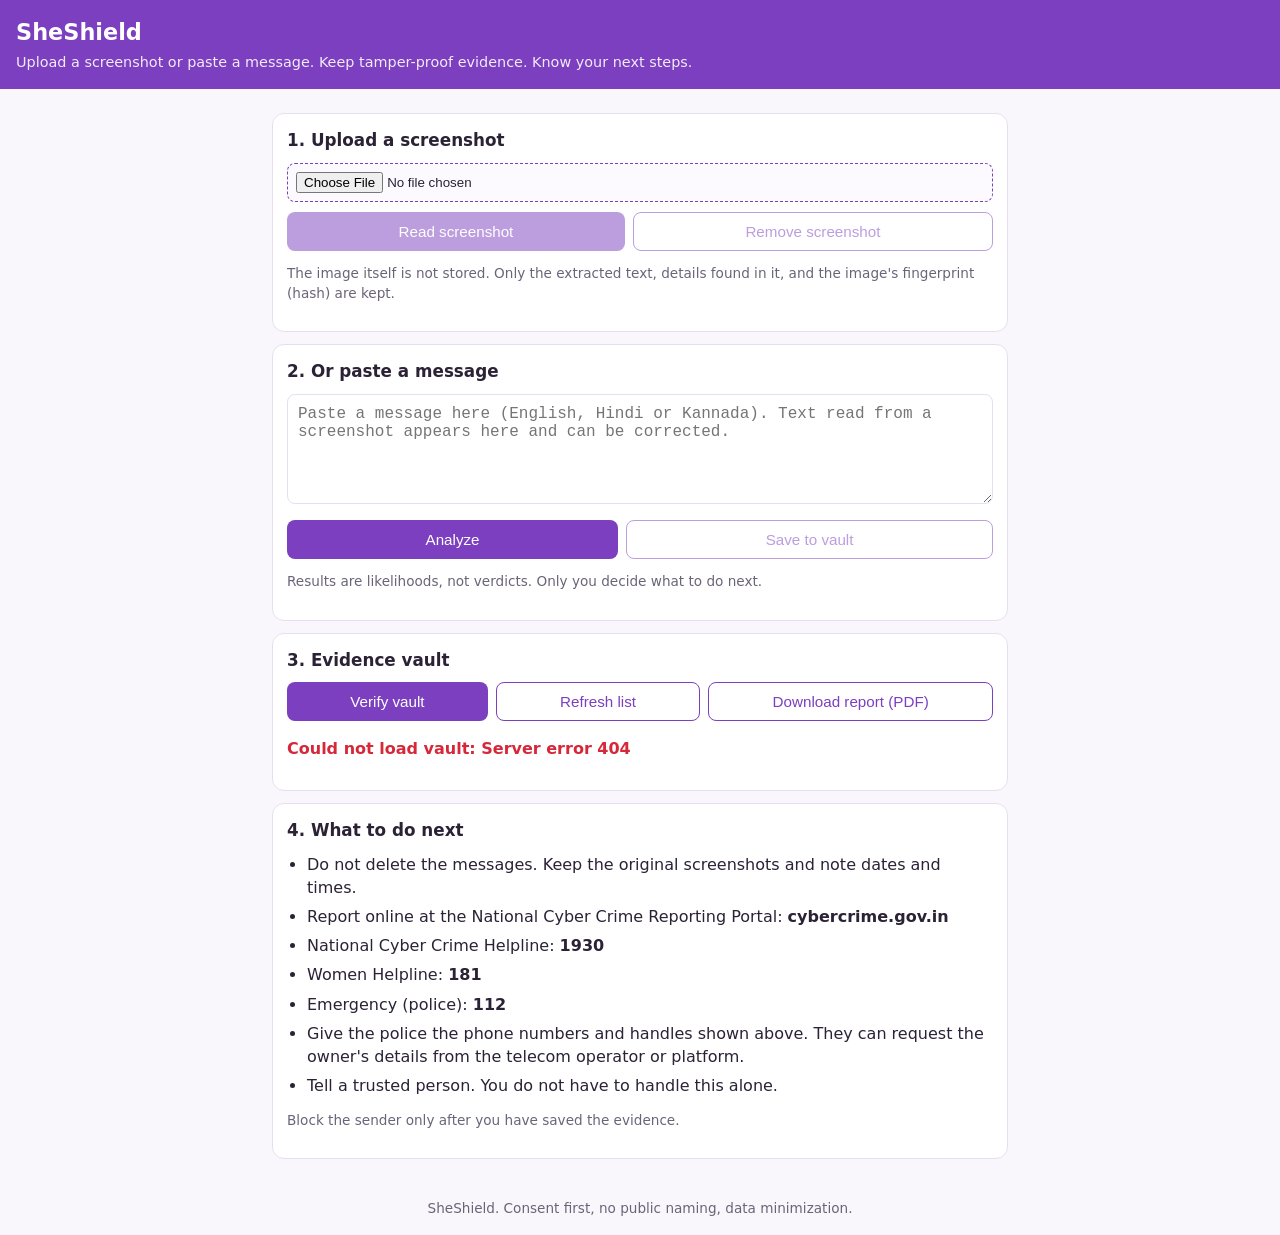
==== index.html @ d3f7c1af "Add screenshot OCR, PDF report, tamper test" ====
<!DOCTYPE html>
<html lang="en">
<head>
<meta charset="UTF-8">
<meta name="viewport" content="width=device-width, initial-scale=1">
<title>SheShield</title>
<style>
  :root { --bg:#faf7fc; --card:#fff; --ink:#2b2236; --muted:#6b6478;
          --brand:#7b3fbf; --line:#e6dff0;
          --none:#2e9e5b; --low:#d9a400; --medium:#e07b00; --high:#d62839; }
  * { box-sizing: border-box; }
  body { margin:0; font-family: system-ui, Segoe UI, Arial, sans-serif;
         background:var(--bg); color:var(--ink); line-height:1.45; }
  header { background:var(--brand); color:#fff; padding:16px; }
  header h1 { margin:0; font-size:1.4rem; }
  header p { margin:4px 0 0; font-size:.9rem; opacity:.9; }
  main { max-width:760px; margin:0 auto; padding:12px; }
  .card { background:var(--card); border:1px solid var(--line);
          border-radius:12px; padding:14px; margin:12px 0; }
  h2 { margin:0 0 10px; font-size:1.05rem; }
  h3 { margin:12px 0 4px; font-size:.95rem; }
  textarea { width:100%; min-height:110px; padding:10px; font-size:1rem;
             border:1px solid var(--line); border-radius:8px; resize:vertical; }
  input[type=file] { width:100%; padding:8px; border:1px dashed var(--brand);
                     border-radius:8px; background:#fcfaff; }
  img.preview { max-width:100%; max-height:260px; border-radius:8px;
                margin-top:10px; border:1px solid var(--line); display:none; }
  .row { display:flex; flex-wrap:wrap; gap:8px; margin-top:10px; }
  button { background:var(--brand); color:#fff; border:0; border-radius:8px;
           padding:10px 14px; font-size:.95rem; cursor:pointer; flex:1 1 auto; }
  button.alt { background:#fff; color:var(--brand); border:1px solid var(--brand); }
  button:disabled { opacity:.5; }
  .badge { display:inline-block; color:#fff; padding:4px 12px;
           border-radius:999px; font-weight:600; text-transform:uppercase; }
  .sev-none{background:var(--none)} .sev-low{background:var(--low)}
  .sev-medium{background:var(--medium)} .sev-high{background:var(--high)}
  .muted { color:var(--muted); font-size:.85rem; }
  ul { margin:6px 0 0; padding-left:20px; }
  .ev { border-top:1px solid var(--line); padding:8px 0; font-size:.9rem;
        white-space:pre-wrap; }
  .hash { font-family:Consolas, monospace; font-size:.78rem; color:var(--muted);
          word-break:break-all; }
  .ok { color:var(--none); font-weight:600; }
  .bad { color:var(--high); font-weight:600; }
  .help li { margin-bottom:6px; }
  .idbox { background:#f6f0fb; border-radius:8px; padding:10px; margin-top:8px;
           font-size:.9rem; }
  .idbox div { margin:3px 0; word-break:break-all; }
  .warn { background:#fff6e5; border:1px solid #f0d9a8; border-radius:8px;
          padding:8px; font-size:.82rem; margin-top:8px; }
  footer { text-align:center; padding:16px; }
</style>
</head>
<body>
<header>
  <h1>SheShield</h1>
  <p>Upload a screenshot or paste a message. Keep tamper-proof evidence. Know your next steps.</p>
</header>

<main>
  <section class="card">
    <h2>1. Upload a screenshot</h2>
    <input type="file" id="file" accept="image/*" onchange="onFile()">
    <img id="preview" class="preview" alt="Screenshot preview">
    <div class="row">
      <button id="btnRead" onclick="readImage()" disabled>Read screenshot</button>
      <button id="btnClear" class="alt" onclick="clearImage()" disabled>Remove screenshot</button>
    </div>
    <p class="muted">The image itself is not stored. Only the extracted text, details found in it, and the image's fingerprint (hash) are kept.</p>
  </section>

  <section class="card">
    <h2>2. Or paste a message</h2>
    <textarea id="msg" placeholder="Paste a message here (English, Hindi or Kannada). Text read from a screenshot appears here and can be corrected."></textarea>
    <div class="row">
      <button id="btnAnalyze" onclick="doAnalyze()">Analyze</button>
      <button id="btnSave" class="alt" onclick="doSave()" disabled>Save to vault</button>
    </div>
    <p class="muted">Results are likelihoods, not verdicts. Only you decide what to do next.</p>
  </section>

  <section class="card" id="resultCard" style="display:none">
    <h2>Result</h2>
    <div id="result"></div>
    <div id="idsBox"></div>
  </section>

  <section class="card">
    <h2>3. Evidence vault</h2>
    <div class="row">
      <button onclick="doVerify()">Verify vault</button>
      <button class="alt" onclick="loadVault()">Refresh list</button>
      <button class="alt" onclick="downloadReport()">Download report (PDF)</button>
    </div>
    <p id="verifyMsg" class="muted"></p>
    <div id="vaultList"></div>
  </section>

  <section class="card help">
    <h2>4. What to do next</h2>
    <ul>
      <li>Do not delete the messages. Keep the original screenshots and note dates and times.</li>
      <li>Report online at the National Cyber Crime Reporting Portal: <b>cybercrime.gov.in</b></li>
      <li>National Cyber Crime Helpline: <b>1930</b></li>
      <li>Women Helpline: <b>181</b></li>
      <li>Emergency (police): <b>112</b></li>
      <li>Give the police the phone numbers and handles shown above. They can request the owner's details from the telecom operator or platform.</li>
      <li>Tell a trusted person. You do not have to handle this alone.</li>
    </ul>
    <p class="muted">Block the sender only after you have saved the evidence.</p>
  </section>
</main>

<footer class="muted">SheShield. Consent first, no public naming, data minimization.</footer>

<script>
var currentImage = null;   // { sha: "...", identifiers: {...} } after a screenshot is read

function esc(s) {
  return String(s).replace(/[&<>"']/g, function (c) {
    return {"&":"&amp;","<":"&lt;",">":"&gt;",'"':"&quot;","'":"&#39;"}[c];
  });
}

async function api(path, method, body) {
  var opts = { method: method || "GET", headers: {} };
  if (body) {
    opts.headers["Content-Type"] = "application/json";
    opts.body = JSON.stringify(body);
  }
  var res = await fetch(path, opts);
  if (!res.ok) {
    var detail = "";
    try { detail = (await res.json()).detail || ""; } catch (e) {}
    throw new Error(detail || ("Server error " + res.status));
  }
  return res.json();
}

function findingText(f) {
  if (typeof f === "string") return f;
  if (f && typeof f === "object") {
    var parts = [];
    for (var k in f) {
      if (f[k] !== null && f[k] !== undefined && f[k] !== "") {
        parts.push(k + ": " + (typeof f[k] === "object" ? JSON.stringify(f[k]) : f[k]));
      }
    }
    return parts.join(" | ");
  }
  return String(f);
}

function renderAnalysis(r) {
  var sev = r.severity || "none";
  var html = '<span class="badge sev-' + esc(sev) + '">' + esc(sev) + '</span>';
  html += ' &nbsp; Score: <b>' + esc(r.score) + '/100</b>';
  if (r.ml_probability !== undefined) {
    html += '<p class="muted">AI toxicity likelihood: ' +
            Math.round(r.ml_probability * 100) + '%</p>';
  }
  var findings = r.findings || [];
  if (findings.length) {
    html += '<p><b>Why this was flagged:</b></p><ul>';
    findings.forEach(function (f) { html += '<li>' + esc(findingText(f)) + '</li>'; });
    html += '</ul>';
  } else {
    html += '<p class="muted">No harassment patterns found by the rules.</p>';
  }
  if (sev === "high" || sev === "medium") {
    html += '<p><b>Suggested next step:</b> save this to the vault, then see the reporting steps below.</p>';
  }
  document.getElementById("result").innerHTML = html;
  document.getElementById("resultCard").style.display = "block";
  document.getElementById("btnSave").disabled = false;
}

function renderIdentifiers(ids) {
  var box = document.getElementById("idsBox");
  if (!ids) { box.innerHTML = ""; return; }
  var html = "";
  var phones = ids.phones || [];
  var others = [["Emails", ids.emails], ["UPI IDs", ids.upi_ids],
                ["Links", ids.urls], ["Handles", ids.handles]];
  var any = phones.length > 0;
  others.forEach(function (o) { if (o[1] && o[1].length) any = true; });

  html += '<h3>Details found in the screenshot</h3>';
  if (!any) {
    html += '<p class="muted">No phone numbers, emails, links or handles were found. ' +
            'If one is visible in the image, type it into the box above.</p>';
  } else {
    html += '<div class="idbox">';
    phones.forEach(function (p) {
      html += '<div><b>Phone:</b> ' + esc(p.display) +
              (p.valid ? '' : ' <span class="muted">(format looks invalid)</span>') +
              '<br><span class="muted">Registered region: ' + esc(p.region || "unknown") +
              (p.carrier ? ' | Original carrier: ' + esc(p.carrier) : '') + '</span></div>';
    });
    others.forEach(function (o) {
      (o[1] || []).forEach(function (v) {
        html += '<div><b>' + o[0] + ':</b> ' + esc(v) + '</div>';
      });
    });
    html += '</div>';
    html += '<div class="warn">SheShield shows what is visible in the screenshot. It does not and cannot ' +
            'identify who owns a number or account. Region and carrier show only where the number was ' +
            'first issued, and numbers can be spoofed or come from calling apps. The police can request the ' +
            'real owner details from the telecom operator or platform. You can also report suspected ' +
            'misuse at <b>sancharsaathi.gov.in</b>.</div>';
  }
  box.innerHTML = html;
}

function onFile() {
  var f = document.getElementById("file").files[0];
  var img = document.getElementById("preview");
  if (!f) { clearImage(); return; }
  img.src = URL.createObjectURL(f);
  img.style.display = "block";
  document.getElementById("btnRead").disabled = false;
  document.getElementById("btnClear").disabled = false;
}

function clearImage() {
  document.getElementById("file").value = "";
  document.getElementById("preview").style.display = "none";
  document.getElementById("btnRead").disabled = true;
  document.getElementById("btnClear").disabled = true;
  currentImage = null;
  document.getElementById("idsBox").innerHTML = "";
}

async function readImage() {
  var f = document.getElementById("file").files[0];
  if (!f) return;
  var btn = document.getElementById("btnRead");
  btn.disabled = true; btn.textContent = "Reading...";
  try {
    var fd = new FormData();
    fd.append("file", f);
    var res = await fetch("/analyze-image", { method: "POST", body: fd });
    if (!res.ok) {
      var detail = "";
      try { detail = (await res.json()).detail || ""; } catch (e) {}
      throw new Error(detail || ("Server error " + res.status));
    }
    var r = await res.json();
    document.getElementById("msg").value = r.text || "";
    currentImage = { sha: r.image_sha256, identifiers: r.identifiers || {} };
    if (!r.text) {
      alert("No text could be read from this image. Try a clearer screenshot, or type the message.");
      document.getElementById("resultCard").style.display = "block";
      document.getElementById("result").innerHTML =
        '<p class="muted">No text found. Image fingerprint: <span class="hash">' +
        esc(r.image_sha256) + '</span></p>';
      document.getElementById("idsBox").innerHTML = "";
      document.getElementById("btnSave").disabled = true;
    } else {
      renderAnalysis(r.analysis);
      renderIdentifiers(r.identifiers);
    }
  } catch (e) {
    alert("Could not read screenshot: " + e.message);
  } finally {
    btn.disabled = false; btn.textContent = "Read screenshot";
  }
}

async function doAnalyze() {
  var text = document.getElementById("msg").value.trim();
  if (!text) { alert("Please paste a message or upload a screenshot first."); return; }
  var btn = document.getElementById("btnAnalyze");
  btn.disabled = true; btn.textContent = "Analyzing...";
  try {
    var r = await api("/analyze", "POST", { text: text });
    renderAnalysis(r);
  } catch (e) {
    alert("Could not analyze: " + e.message);
  } finally {
    btn.disabled = false; btn.textContent = "Analyze";
  }
}

async function doSave() {
  var text = document.getElementById("msg").value.trim();
  if (!text) return;
  try {
    var r;
    if (currentImage) {
      r = await api("/vault/image", "POST", {
        text: text,
        image_sha256: currentImage.sha,
        identifiers: currentImage.identifiers
      });
    } else {
      r = await api("/vault", "POST", { text: text });
    }
    document.getElementById("verifyMsg").innerHTML =
      '<span class="ok">Saved to vault.</span> Hash: <span class="hash">' +
      esc(r.hash || "") + '</span>';
    await loadVault();
  } catch (e) {
    alert("Could not save: " + e.message);
  }
}

async function doVerify() {
  var el = document.getElementById("verifyMsg");
  try {
    var r = await api("/vault/verify");
    if (r.ok) {
      el.innerHTML = '<span class="ok">Vault intact.</span> Items checked: ' +
                     esc(r.items_checked);
    } else {
      el.innerHTML = '<span class="bad">TAMPERING DETECTED</span> at evidence id ' +
                     esc(r.tampered_at_id);
    }
  } catch (e) {
    el.textContent = "Could not verify: " + e.message;
  }
}

async function loadVault() {
  var box = document.getElementById("vaultList");
  try {
    var items = await api("/vault");
    if (!Array.isArray(items) || items.length === 0) {
      box.innerHTML = '<p class="muted">No evidence saved yet.</p>';
      return;
    }
    box.innerHTML = items.map(function (it) {
      return '<div class="ev"><b>#' + esc(it.id) + '</b> ' +
        '<span class="badge sev-' + esc(it.severity) + '" style="font-size:.7rem;padding:2px 8px">' +
        esc(it.severity) + '</span> <span class="muted">' + esc(it.created_at) + '</span>' +
        '<div>' + esc(it.content) + '</div>' +
        '<div class="hash">hash: ' + esc(it.hash) + '</div></div>';
    }).join("");
  } catch (e) {
    box.innerHTML = '<p class="bad">Could not load vault: ' + esc(e.message) + '</p>';
  }
}

function downloadReport() {
  window.open("/report", "_blank");
}

loadVault();
</script>
</body>
</html>
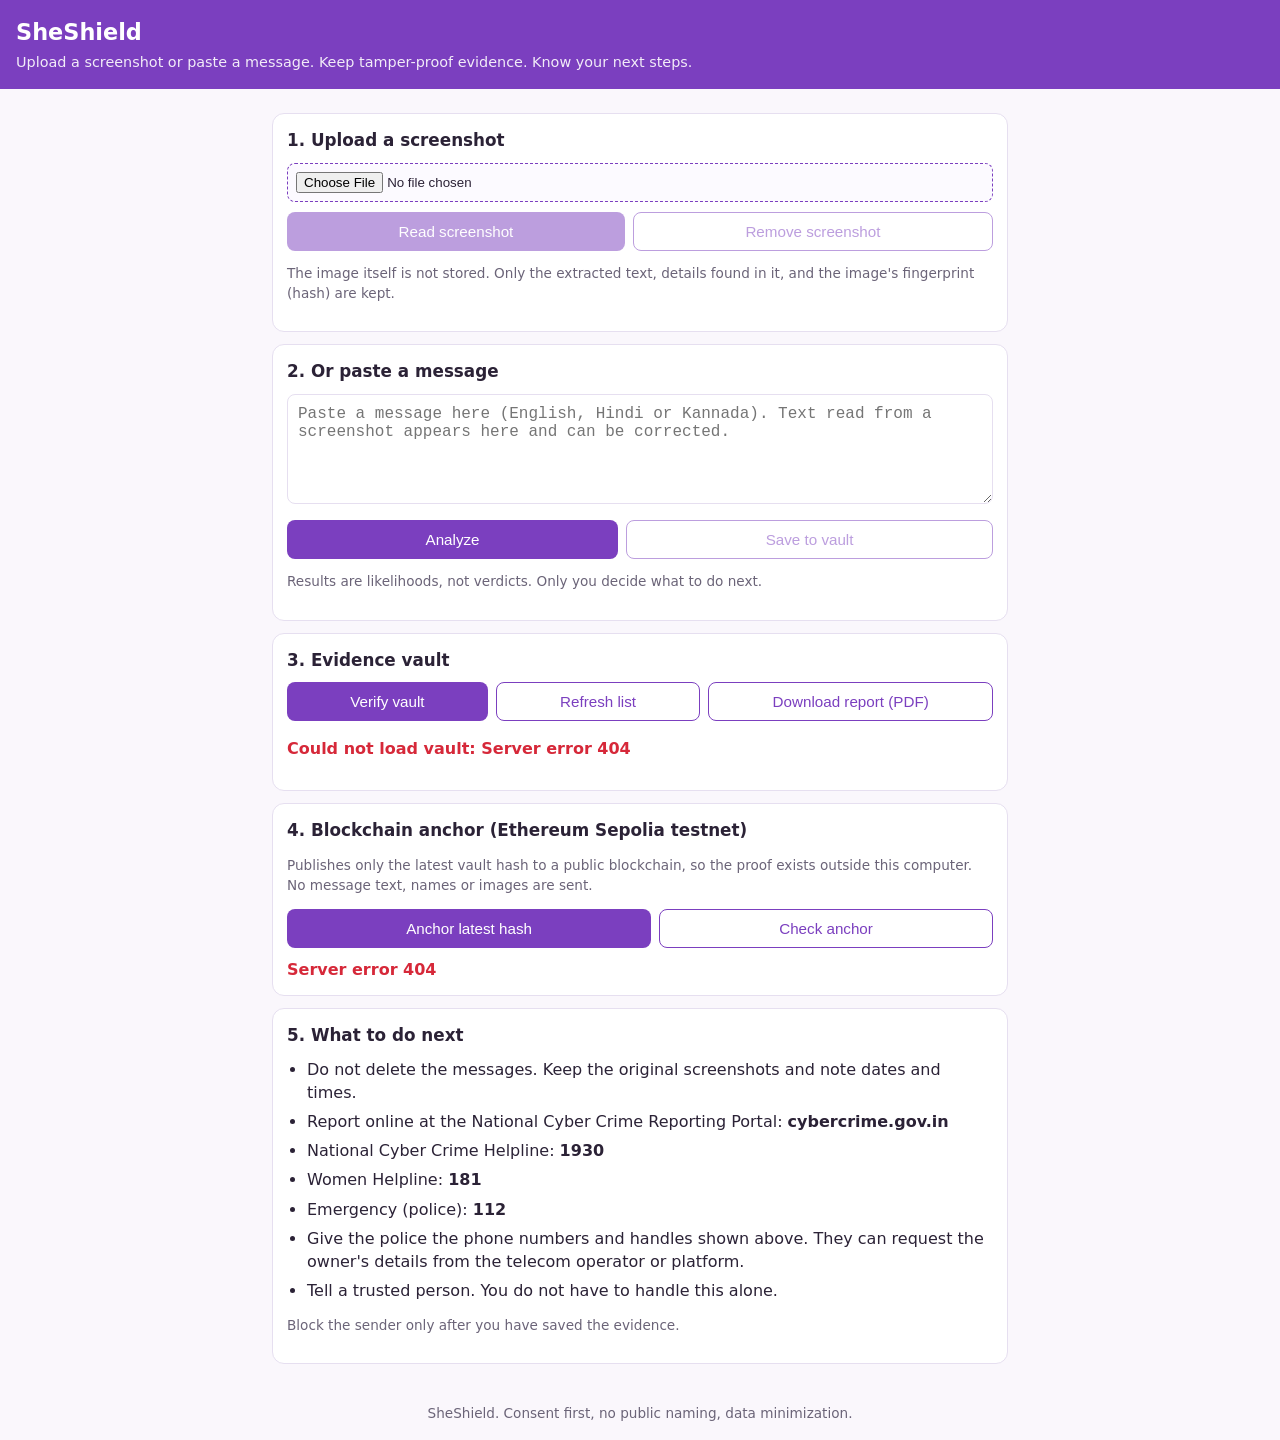
==== commit 1dacc789: "Add Sepolia anchor" ====
--- a/index.html
+++ b/index.html
@@ -48,6 +48,7 @@
   .idbox div { margin:3px 0; word-break:break-all; }
   .warn { background:#fff6e5; border:1px solid #f0d9a8; border-radius:8px;
           padding:8px; font-size:.82rem; margin-top:8px; }
+  a { color:var(--brand); }
   footer { text-align:center; padding:16px; }
 </style>
 </head>
@@ -96,8 +97,18 @@
     <div id="vaultList"></div>
   </section>
 
+  <section class="card">
+    <h2>4. Blockchain anchor (Ethereum Sepolia testnet)</h2>
+    <p class="muted">Publishes only the latest vault hash to a public blockchain, so the proof exists outside this computer. No message text, names or images are sent.</p>
+    <div class="row">
+      <button onclick="doAnchor()">Anchor latest hash</button>
+      <button class="alt" onclick="showAnchor()">Check anchor</button>
+    </div>
+    <div id="anchorMsg" style="margin-top:10px"></div>
+  </section>
+
   <section class="card help">
-    <h2>4. What to do next</h2>
+    <h2>5. What to do next</h2>
     <ul>
       <li>Do not delete the messages. Keep the original screenshots and note dates and times.</li>
       <li>Report online at the National Cyber Crime Reporting Portal: <b>cybercrime.gov.in</b></li>
@@ -114,7 +125,13 @@
 <footer class="muted">SheShield. Consent first, no public naming, data minimization.</footer>
 
 <script>
-var currentImage = null;   // { sha: "...", identifiers: {...} } after a screenshot is read
+// ====== PASTE YOUR SEPOLIA CONTRACT ADDRESS BETWEEN THE QUOTES ======
+var ANCHOR_CONTRACT = "0xe3Ae90d99E429e3b7B577cD91B4eAB2EF990f7DF";
+// =====================================================================
+var SEPOLIA_CHAIN = "0xaa36a7";
+var ANCHOR_SELECTOR = "0x921ee94f";   // anchor(string)
+
+var currentImage = null;
 
 function esc(s) {
   return String(s).replace(/[&<>"']/g, function (c) {
@@ -345,7 +362,90 @@
   window.open("/report", "_blank");
 }
 
+/* ---------- Blockchain anchor ---------- */
+
+function wordHex(n) {
+  return n.toString(16).padStart(64, "0");
+}
+
+function encodeAnchor(str) {
+  var bytes = new TextEncoder().encode(str);
+  var hex = "";
+  for (var i = 0; i < bytes.length; i++) {
+    hex += bytes[i].toString(16).padStart(2, "0");
+  }
+  var padded = hex;
+  while (padded.length % 64 !== 0) padded += "0";
+  return ANCHOR_SELECTOR + wordHex(32) + wordHex(bytes.length) + padded;
+}
+
+async function doAnchor() {
+  var msg = document.getElementById("anchorMsg");
+  if (!/^0x[0-9a-fA-F]{40}$/.test(ANCHOR_CONTRACT)) {
+    msg.innerHTML = '<span class="bad">Contract address is not set in index.html.</span>';
+    return;
+  }
+  if (!window.ethereum) {
+    msg.innerHTML = '<span class="bad">MetaMask not found. Install it or open this page in a browser with MetaMask.</span>';
+    return;
+  }
+  try {
+    var latest = await api("/vault/latest-hash");
+    if (!latest.hash) {
+      msg.innerHTML = '<span class="bad">Save some evidence to the vault first.</span>';
+      return;
+    }
+    var accounts = await window.ethereum.request({ method: "eth_requestAccounts" });
+    try {
+      await window.ethereum.request({
+        method: "wallet_switchEthereumChain",
+        params: [{ chainId: SEPOLIA_CHAIN }]
+      });
+    } catch (e) {
+      throw new Error("Please switch MetaMask to the Sepolia test network.");
+    }
+    msg.textContent = "Confirm the transaction in MetaMask...";
+    var tx = await window.ethereum.request({
+      method: "eth_sendTransaction",
+      params: [{
+        from: accounts[0],
+        to: ANCHOR_CONTRACT,
+        data: encodeAnchor(latest.hash)
+      }]
+    });
+    await api("/anchor", "POST", { tx_hash: tx, vault_hash: latest.hash });
+    await showAnchor();
+  } catch (e) {
+    msg.innerHTML = '<span class="bad">' + esc((e && e.message) || "Anchoring cancelled.") + '</span>';
+  }
+}
+
+async function showAnchor() {
+  var msg = document.getElementById("anchorMsg");
+  try {
+    var a = (await api("/anchor")).anchor;
+    if (!a) {
+      msg.innerHTML = '<p class="muted">Nothing anchored yet.</p>';
+      return;
+    }
+    var latest = await api("/vault/latest-hash");
+    var url = "https://sepolia.etherscan.io/tx/" + a.tx_hash;
+    var status = (latest.hash === a.vault_hash)
+      ? '<span class="ok">The latest vault hash matches the anchored hash.</span>'
+      : '<span class="bad">New evidence was added after the last anchor. Anchor again to cover it.</span>';
+    msg.innerHTML =
+      '<div class="idbox">' +
+      '<div><b>Anchored hash:</b> <span class="hash">' + esc(a.vault_hash) + '</span></div>' +
+      '<div><b>Transaction:</b> <a href="' + esc(url) + '" target="_blank" rel="noopener">' +
+      esc(a.tx_hash) + '</a></div>' +
+      '<div>' + status + '</div></div>';
+  } catch (e) {
+    msg.innerHTML = '<span class="bad">' + esc(e.message) + '</span>';
+  }
+}
+
 loadVault();
+showAnchor();
 </script>
 </body>
 </html>
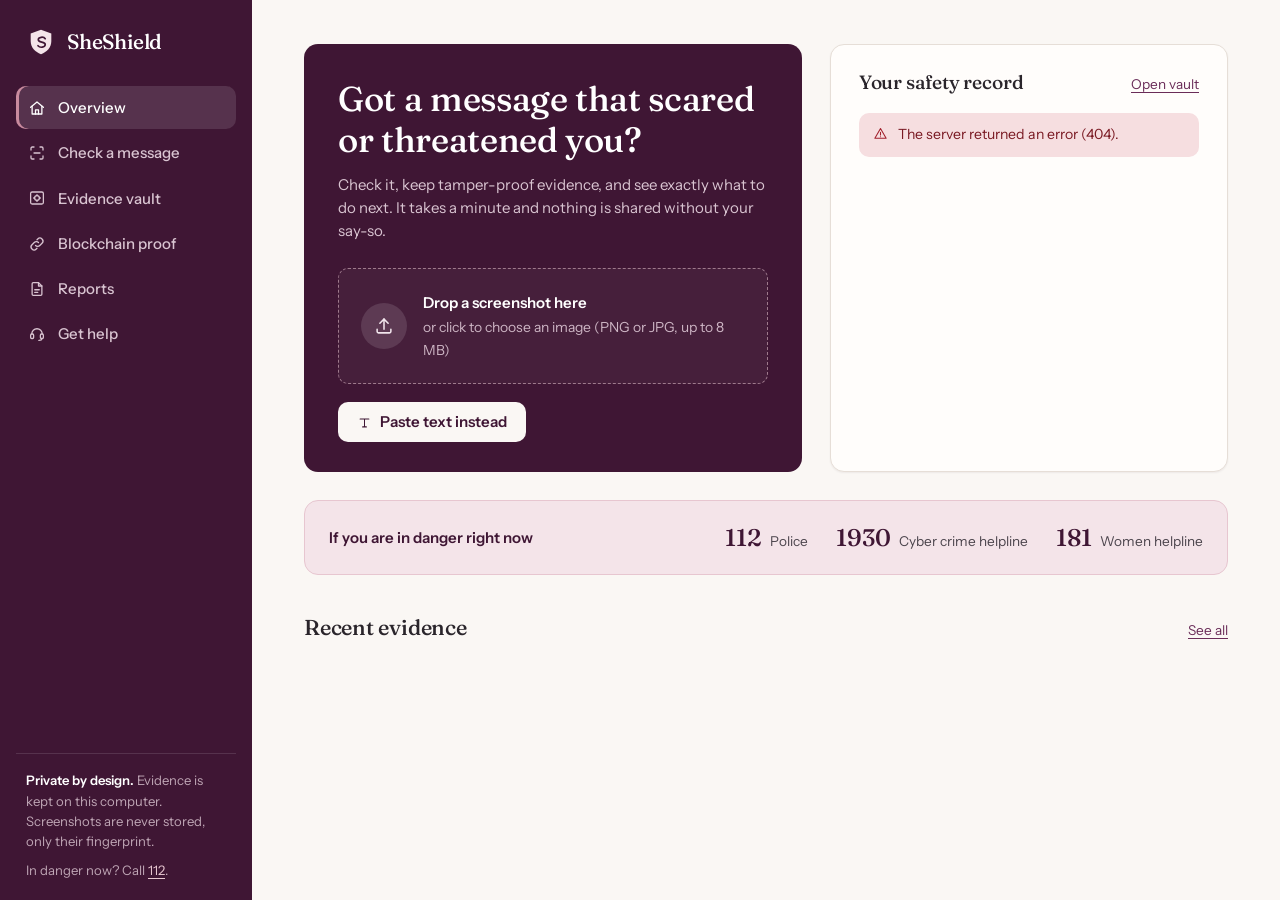
==== commit 2306781c: "Redesign SheShield UI" ====
--- a/index.html
+++ b/index.html
@@ -2,450 +2,340 @@
 <html lang="en">
 <head>
 <meta charset="UTF-8">
-<meta name="viewport" content="width=device-width, initial-scale=1">
-<title>SheShield</title>
-<style>
-  :root { --bg:#faf7fc; --card:#fff; --ink:#2b2236; --muted:#6b6478;
-          --brand:#7b3fbf; --line:#e6dff0;
-          --none:#2e9e5b; --low:#d9a400; --medium:#e07b00; --high:#d62839; }
-  * { box-sizing: border-box; }
-  body { margin:0; font-family: system-ui, Segoe UI, Arial, sans-serif;
-         background:var(--bg); color:var(--ink); line-height:1.45; }
-  header { background:var(--brand); color:#fff; padding:16px; }
-  header h1 { margin:0; font-size:1.4rem; }
-  header p { margin:4px 0 0; font-size:.9rem; opacity:.9; }
-  main { max-width:760px; margin:0 auto; padding:12px; }
-  .card { background:var(--card); border:1px solid var(--line);
-          border-radius:12px; padding:14px; margin:12px 0; }
-  h2 { margin:0 0 10px; font-size:1.05rem; }
-  h3 { margin:12px 0 4px; font-size:.95rem; }
-  textarea { width:100%; min-height:110px; padding:10px; font-size:1rem;
-             border:1px solid var(--line); border-radius:8px; resize:vertical; }
-  input[type=file] { width:100%; padding:8px; border:1px dashed var(--brand);
-                     border-radius:8px; background:#fcfaff; }
-  img.preview { max-width:100%; max-height:260px; border-radius:8px;
-                margin-top:10px; border:1px solid var(--line); display:none; }
-  .row { display:flex; flex-wrap:wrap; gap:8px; margin-top:10px; }
-  button { background:var(--brand); color:#fff; border:0; border-radius:8px;
-           padding:10px 14px; font-size:.95rem; cursor:pointer; flex:1 1 auto; }
-  button.alt { background:#fff; color:var(--brand); border:1px solid var(--brand); }
-  button:disabled { opacity:.5; }
-  .badge { display:inline-block; color:#fff; padding:4px 12px;
-           border-radius:999px; font-weight:600; text-transform:uppercase; }
-  .sev-none{background:var(--none)} .sev-low{background:var(--low)}
-  .sev-medium{background:var(--medium)} .sev-high{background:var(--high)}
-  .muted { color:var(--muted); font-size:.85rem; }
-  ul { margin:6px 0 0; padding-left:20px; }
-  .ev { border-top:1px solid var(--line); padding:8px 0; font-size:.9rem;
-        white-space:pre-wrap; }
-  .hash { font-family:Consolas, monospace; font-size:.78rem; color:var(--muted);
-          word-break:break-all; }
-  .ok { color:var(--none); font-weight:600; }
-  .bad { color:var(--high); font-weight:600; }
-  .help li { margin-bottom:6px; }
-  .idbox { background:#f6f0fb; border-radius:8px; padding:10px; margin-top:8px;
-           font-size:.9rem; }
-  .idbox div { margin:3px 0; word-break:break-all; }
-  .warn { background:#fff6e5; border:1px solid #f0d9a8; border-radius:8px;
-          padding:8px; font-size:.82rem; margin-top:8px; }
-  a { color:var(--brand); }
-  footer { text-align:center; padding:16px; }
-</style>
+<meta name="viewport" content="width=device-width, initial-scale=1, viewport-fit=cover">
+<meta name="theme-color" content="#3F1634">
+<title>SheShield: keep proof, know your next step</title>
+<link rel="icon" href="data:image/svg+xml,%3Csvg xmlns='http://www.w3.org/2000/svg' viewBox='0 0 32 32'%3E%3Cpath d='M16 3l11 4v8c0 7-4.600 11.500-11 14C9.600 26.500 5 22 5 15V7z' fill='%233F1634'/%3E%3Cpath d='M20.500 12.500c-.8-1.200-2.600-1.800-4.400-1.500-2 .3-3 1.500-3 2.700 0 3.500 7.400 1.400 7.400 5 0 1.300-1.200 2.500-3.200 2.800-1.800.3-3.600-.4-4.500-1.500' fill='none' stroke='%23F4E4E9' stroke-width='1.800' stroke-linecap='round'/%3E%3C/svg%3E">
+<link rel="stylesheet" href="/static/style.css">
 </head>
 <body>
-<header>
-  <h1>SheShield</h1>
-  <p>Upload a screenshot or paste a message. Keep tamper-proof evidence. Know your next steps.</p>
+
+<!-- Icon sprite (one consistent 24px outline set) -->
+<svg width="0" height="0" style="position:absolute" aria-hidden="true">
+  <defs>
+    <symbol id="i-home" viewBox="0 0 24 24"><path d="M3.500 11 12 4l8.500 7"/><path d="M5.500 9.500V20h13V9.500"/><path d="M10 20v-5.500h4V20"/></symbol>
+    <symbol id="i-scan" viewBox="0 0 24 24"><path d="M4 8V5.500A1.500 1.500 0 0 1 5.500 4H8"/><path d="M16 4h2.500A1.500 1.500 0 0 1 20 5.500V8"/><path d="M20 16v2.500a1.500 1.500 0 0 1-1.500 1.500H16"/><path d="M8 20H5.500A1.500 1.500 0 0 1 4 18.500V16"/><path d="M8 12h8"/></symbol>
+    <symbol id="i-vault" viewBox="0 0 24 24"><rect x="3.500" y="4" width="17" height="16" rx="2"/><circle cx="12" cy="12" r="3.200"/><path d="M12 8.800V7.500M12 16.500v-1.300M8.800 12H7.500M16.500 12h-1.300"/></symbol>
+    <symbol id="i-chain" viewBox="0 0 24 24"><path d="M10 14a4 4 0 0 0 5.700 0l3-3a4 4 0 0 0-5.700-5.700l-1 1"/><path d="M14 10a4 4 0 0 0-5.700 0l-3 3a4 4 0 0 0 5.700 5.700l1-1"/></symbol>
+    <symbol id="i-file" viewBox="0 0 24 24"><path d="M14 3.500H7A1.500 1.500 0 0 0 5.500 5v14A1.500 1.500 0 0 0 7 20.500h10a1.500 1.500 0 0 0 1.500-1.500V8z"/><path d="M14 3.500V8h4.500"/><path d="M9 13h6M9 16.500h4"/></symbol>
+    <symbol id="i-help" viewBox="0 0 24 24"><path d="M5 12a7 7 0 0 1 14 0"/><rect x="3.500" y="12" width="4" height="6" rx="1.500"/><rect x="16.500" y="12" width="4" height="6" rx="1.500"/><path d="M18.500 18c0 1.700-1.800 2.500-4 2.500"/></symbol>
+    <symbol id="i-upload" viewBox="0 0 24 24"><path d="M12 15.500V4.500"/><path d="m7.500 9 4.500-4.500L16.500 9"/><path d="M4.500 15.500V18A1.500 1.500 0 0 0 6 19.500h12a1.500 1.500 0 0 0 1.500-1.500v-2.500"/></symbol>
+    <symbol id="i-check" viewBox="0 0 24 24"><path d="m5 12.500 4.500 4.500L19 7.500"/></symbol>
+    <symbol id="i-alert" viewBox="0 0 24 24"><path d="M12 4 3 19.500h18z"/><path d="M12 10v4.500M12 17.200v.1"/></symbol>
+    <symbol id="i-info" viewBox="0 0 24 24"><circle cx="12" cy="12" r="8.500"/><path d="M12 11v5M12 8v.1"/></symbol>
+    <symbol id="i-x" viewBox="0 0 24 24"><path d="m6 6 12 12M18 6 6 18"/></symbol>
+    <symbol id="i-copy" viewBox="0 0 24 24"><rect x="8.500" y="8.500" width="11" height="11" rx="2"/><path d="M15.500 8.500V6A1.500 1.500 0 0 0 14 4.500H6A1.500 1.500 0 0 0 4.500 6v8A1.500 1.500 0 0 0 6 15.500h2.500"/></symbol>
+    <symbol id="i-external" viewBox="0 0 24 24"><path d="M14 4.500h5.500V10"/><path d="m19.500 4.500-8 8"/><path d="M17.500 14v4A1.500 1.500 0 0 1 16 19.500H6A1.500 1.500 0 0 1 4.500 18V8A1.500 1.500 0 0 1 6 6.500h4"/></symbol>
+    <symbol id="i-wallet" viewBox="0 0 24 24"><path d="M5.500 7.500h12A1.500 1.500 0 0 1 19 9v1.500"/><path d="M5.500 7.500A1.500 1.500 0 0 1 7 6h9.500"/><rect x="3.500" y="7.500" width="17" height="12" rx="2"/><path d="M16 13.500h4.500"/></symbol>
+    <symbol id="i-chevron" viewBox="0 0 24 24"><path d="m9.500 6 6 6-6 6"/></symbol>
+    <symbol id="i-clock" viewBox="0 0 24 24"><circle cx="12" cy="12" r="8.500"/><path d="M12 7.500V12l3 2"/></symbol>
+    <symbol id="i-download" viewBox="0 0 24 24"><path d="M12 4.500v11"/><path d="m7.500 11 4.500 4.500 4.500-4.500"/><path d="M4.500 15.500V18A1.500 1.500 0 0 0 6 19.500h12a1.500 1.500 0 0 0 1.500-1.500v-2.500"/></symbol>
+    <symbol id="i-eye" viewBox="0 0 24 24"><path d="M2.500 12S6 5.500 12 5.500 21.500 12 21.500 12 18 18.500 12 18.500 2.500 12 2.500 12z"/><circle cx="12" cy="12" r="2.800"/></symbol>
+    <symbol id="i-lock" viewBox="0 0 24 24"><rect x="5" y="10.500" width="14" height="9.500" rx="2"/><path d="M8 10.500V8a4 4 0 0 1 8 0v2.500"/></symbol>
+    <symbol id="i-phone" viewBox="0 0 24 24"><path d="M6.500 4h3l1.500 4-2 1.300a10 10 0 0 0 5.700 5.700L16 13l4 1.500v3a2 2 0 0 1-2 2A14.500 14.500 0 0 1 4.500 6a2 2 0 0 1 2-2z"/></symbol>
+    <symbol id="i-image" viewBox="0 0 24 24"><rect x="3.500" y="4.500" width="17" height="15" rx="2"/><circle cx="9" cy="10" r="1.500"/><path d="m20.500 16-4.500-4.500L7 19.500"/></symbol>
+    <symbol id="i-text" viewBox="0 0 24 24"><path d="M5 6.500h14M12 6.500V19M9 19h6"/></symbol>
+    <symbol id="i-refresh" viewBox="0 0 24 24"><path d="M19.500 12a7.500 7.500 0 1 1-2.200-5.300"/><path d="M19.500 4.500V8.500H15.500"/></symbol>
+  </defs>
+</svg>
+
+<!-- Desktop sidebar -->
+<aside class="side" aria-label="Main navigation">
+  <a class="brand" href="#/overview" aria-label="SheShield home">
+    <svg viewBox="0 0 32 32" aria-hidden="true"><path d="M16 3l11 4v8c0 7-4.600 11.500-11 14C9.600 26.500 5 22 5 15V7z" fill="#F4E4E9"/><path d="M20.500 12.500c-.8-1.200-2.600-1.800-4.400-1.500-2 .3-3 1.500-3 2.700 0 3.500 7.400 1.400 7.400 5 0 1.300-1.200 2.500-3.200 2.800-1.800.3-3.600-.4-4.500-1.500" fill="none" stroke="#3F1634" stroke-width="1.800" stroke-linecap="round"/></svg>
+    <span>SheShield</span>
+  </a>
+  <nav class="nav">
+    <a href="#/overview" data-route="overview"><svg class="ic"><use href="#i-home"/></svg>Overview</a>
+    <a href="#/scan" data-route="scan"><svg class="ic"><use href="#i-scan"/></svg>Check a message</a>
+    <a href="#/vault" data-route="vault"><svg class="ic"><use href="#i-vault"/></svg>Evidence vault</a>
+    <a href="#/proof" data-route="proof"><svg class="ic"><use href="#i-chain"/></svg>Blockchain proof</a>
+    <a href="#/reports" data-route="reports"><svg class="ic"><use href="#i-file"/></svg>Reports</a>
+    <a href="#/help" data-route="help"><svg class="ic"><use href="#i-help"/></svg>Get help</a>
+  </nav>
+  <div class="side-foot">
+    <p><b>Private by design.</b> Evidence is kept on this computer. Screenshots are never stored, only their fingerprint.</p>
+    <p style="margin-top:8px">In danger now? Call <a href="tel:112">112</a>.</p>
+  </div>
+</aside>
+
+<!-- Mobile chrome -->
+<header class="topbar">
+  <a class="brand" href="#/overview" aria-label="SheShield home">
+    <svg viewBox="0 0 32 32" aria-hidden="true"><path d="M16 3l11 4v8c0 7-4.600 11.500-11 14C9.600 26.500 5 22 5 15V7z" fill="#F4E4E9"/><path d="M20.500 12.500c-.8-1.200-2.600-1.800-4.400-1.500-2 .3-3 1.500-3 2.700 0 3.500 7.400 1.400 7.400 5 0 1.300-1.200 2.500-3.200 2.800-1.800.3-3.600-.4-4.500-1.500" fill="none" stroke="#3F1634" stroke-width="1.800" stroke-linecap="round"/></svg>
+    <span>SheShield</span>
+  </a>
+  <a class="help-link" href="#/help"><svg class="ic ic-sm"><use href="#i-help"/></svg>Get help</a>
 </header>
-
-<main>
-  <section class="card">
-    <h2>1. Upload a screenshot</h2>
-    <input type="file" id="file" accept="image/*" onchange="onFile()">
-    <img id="preview" class="preview" alt="Screenshot preview">
-    <div class="row">
-      <button id="btnRead" onclick="readImage()" disabled>Read screenshot</button>
-      <button id="btnClear" class="alt" onclick="clearImage()" disabled>Remove screenshot</button>
-    </div>
-    <p class="muted">The image itself is not stored. Only the extracted text, details found in it, and the image's fingerprint (hash) are kept.</p>
-  </section>
-
-  <section class="card">
-    <h2>2. Or paste a message</h2>
-    <textarea id="msg" placeholder="Paste a message here (English, Hindi or Kannada). Text read from a screenshot appears here and can be corrected."></textarea>
-    <div class="row">
-      <button id="btnAnalyze" onclick="doAnalyze()">Analyze</button>
-      <button id="btnSave" class="alt" onclick="doSave()" disabled>Save to vault</button>
-    </div>
-    <p class="muted">Results are likelihoods, not verdicts. Only you decide what to do next.</p>
-  </section>
-
-  <section class="card" id="resultCard" style="display:none">
-    <h2>Result</h2>
-    <div id="result"></div>
-    <div id="idsBox"></div>
-  </section>
-
-  <section class="card">
-    <h2>3. Evidence vault</h2>
-    <div class="row">
-      <button onclick="doVerify()">Verify vault</button>
-      <button class="alt" onclick="loadVault()">Refresh list</button>
-      <button class="alt" onclick="downloadReport()">Download report (PDF)</button>
-    </div>
-    <p id="verifyMsg" class="muted"></p>
+<nav class="tabbar" aria-label="Main navigation">
+  <a href="#/overview" data-route="overview"><svg class="ic"><use href="#i-home"/></svg>Home</a>
+  <a href="#/scan" data-route="scan"><svg class="ic"><use href="#i-scan"/></svg>Check</a>
+  <a href="#/vault" data-route="vault"><svg class="ic"><use href="#i-vault"/></svg>Vault</a>
+  <a href="#/proof" data-route="proof"><svg class="ic"><use href="#i-chain"/></svg>Proof</a>
+  <a href="#/reports" data-route="reports"><svg class="ic"><use href="#i-file"/></svg>Reports</a>
+</nav>
+
+<main class="main" id="main" tabindex="-1">
+  <div id="offline" class="note err" hidden style="margin-bottom:20px"></div>
+
+  <!-- ===================== OVERVIEW ===================== -->
+  <section class="view" id="view-overview" data-view="overview" hidden>
+    <div class="hero">
+      <div class="console">
+        <h1>Got a message that scared or threatened you?</h1>
+        <p class="lede">Check it, keep tamper-proof evidence, and see exactly what to do next. It takes a minute and nothing is shared without your say-so.</p>
+        <label class="drop-mini" id="overviewDrop" for="overviewFile" tabindex="0">
+          <span class="ic-wrap"><svg class="ic ic-lg"><use href="#i-upload"/></svg></span>
+          <span>
+            <strong>Drop a screenshot here</strong>
+            <span class="sub">or click to choose an image (PNG or JPG, up to 8 MB)</span>
+          </span>
+        </label>
+        <input type="file" id="overviewFile" accept="image/*" hidden>
+        <div class="btn-row">
+          <a class="btn btn-light" href="#/scan"><svg class="ic ic-sm"><use href="#i-text"/></svg>Paste text instead</a>
+        </div>
+      </div>
+
+      <div class="panel record" aria-live="polite">
+        <div class="panel-head" style="margin:0">
+          <h2>Your safety record</h2>
+          <a class="small" href="#/vault">Open vault</a>
+        </div>
+        <div id="ovStats"></div>
+      </div>
+    </div>
+
+    <div class="urgent">
+      <p>If you are in danger right now</p>
+      <a href="tel:112"><b>112</b><span>Police</span></a>
+      <a href="tel:1930"><b>1930</b><span>Cyber crime helpline</span></a>
+      <a href="tel:181"><b>181</b><span>Women helpline</span></a>
+    </div>
+
+    <div class="section">
+      <div class="panel-head">
+        <h2>Recent evidence</h2>
+        <a class="small" href="#/vault">See all</a>
+      </div>
+      <div id="ovRecent"></div>
+    </div>
+  </section>
+
+  <!-- ===================== SCAN ===================== -->
+  <section class="view" id="view-scan" data-view="scan" hidden>
+    <div class="page-head">
+      <h1>Check a message</h1>
+      <p>Upload a screenshot or paste the text. SheShield looks for threats, blackmail and harassment, then shows what to do about it.</p>
+    </div>
+
+    <div class="grid-2">
+      <div class="panel panel-pad">
+        <div class="seg" role="tablist" aria-label="How do you want to add the message?">
+          <button role="tab" id="tabImg" aria-selected="true" aria-controls="paneImg"><svg class="ic ic-sm"><use href="#i-image"/></svg>Screenshot</button>
+          <button role="tab" id="tabTxt" aria-selected="false" aria-controls="paneTxt"><svg class="ic ic-sm"><use href="#i-text"/></svg>Type or paste</button>
+        </div>
+
+        <div id="paneImg" role="tabpanel" aria-labelledby="tabImg">
+          <div id="dropzone" class="dropzone" tabindex="0" role="button" aria-label="Choose or drop a screenshot">
+            <div class="ic-wrap"><svg class="ic ic-lg"><use href="#i-upload"/></svg></div>
+            <strong>Drop a screenshot here, or click to choose</strong>
+            <p class="sub">PNG or JPG, up to 8 MB. You can also paste an image with Ctrl+V.</p>
+          </div>
+          <input type="file" id="file" accept="image/*" hidden>
+          <div id="previewBox" hidden>
+            <div class="preview">
+              <img id="previewImg" alt="Preview of the chosen screenshot">
+              <div class="meta">
+                <div class="name" id="previewName"></div>
+                <div class="muted small" id="previewSize"></div>
+                <div class="btn-row" style="margin-top:10px">
+                  <button class="btn btn-primary btn-sm" id="btnRead" type="button">Read text from screenshot</button>
+                  <button class="btn btn-ghost btn-sm" id="btnClear" type="button">Remove</button>
+                </div>
+              </div>
+            </div>
+          </div>
+          <p class="muted small" style="margin-top:14px">The image itself is never stored. Only the text found in it, the details detected, and the image's fingerprint (a SHA-256 hash) are kept.</p>
+        </div>
+
+        <div id="paneTxt" role="tabpanel" aria-labelledby="tabTxt" hidden></div>
+
+        <div id="textWrap" style="margin-top:20px" hidden>
+          <label class="field" for="msg">Message text <span class="hint" id="msgHint">English, Hindi or Kannada</span></label>
+          <textarea class="input" id="msg" placeholder="Paste the message here"></textarea>
+          <div class="note warn" id="ocrNote" style="margin-top:10px" hidden>
+            <svg class="ic ic-sm"><use href="#i-alert"/></svg>
+            <span>This text was read automatically from your screenshot and may contain mistakes. Check it against the image and correct anything that looks wrong, then analyze again.</span>
+          </div>
+          <div class="btn-row" style="margin-top:14px">
+            <button class="btn btn-primary" id="btnAnalyze" type="button">Analyze message</button>
+            <button class="btn btn-secondary" id="btnSave" type="button" disabled><svg class="ic ic-sm"><use href="#i-vault"/></svg>Save to vault</button>
+          </div>
+          <p class="muted small" style="margin-top:12px">Results are likelihoods, not verdicts. You decide what happens next.</p>
+        </div>
+      </div>
+
+      <div class="panel panel-pad" id="resultPanel" aria-live="polite"></div>
+    </div>
+  </section>
+
+  <!-- ===================== VAULT ===================== -->
+  <section class="view" id="view-vault" data-view="vault" hidden>
+    <div class="page-head">
+      <h1>Evidence vault</h1>
+      <p>A private archive on this computer. Every record is linked to the one before it, so a change to any saved item can be detected.</p>
+    </div>
+
+    <div class="panel vault-top" id="vaultTop"></div>
+
+    <div class="panel scope" style="margin-top:18px">
+      <div>
+        <h3><svg class="ic ic-sm"><use href="#i-vault"/></svg>What is stored</h3>
+        <ul>
+          <li>The message text, severity and score</li>
+          <li>The time it was saved (UTC)</li>
+          <li>A fingerprint of the screenshot, if there was one</li>
+          <li>Phone numbers, links and handles found in it</li>
+          <li>The screenshot image itself is not stored</li>
+        </ul>
+      </div>
+      <div>
+        <h3><svg class="ic ic-sm"><use href="#i-check"/></svg>What verification proves</h3>
+        <ul>
+          <li>Saved records have not been edited, removed or reordered since saving</li>
+          <li>It does not prove who sent a message</li>
+          <li>It does not prove the screenshot is genuine</li>
+          <li>Blockchain anchoring adds an outside timestamp. See Blockchain proof</li>
+        </ul>
+      </div>
+    </div>
+
+    <div class="toolbar">
+      <h2>Saved evidence</h2>
+      <label class="sr-only" for="sevFilter">Filter by severity</label>
+      <select class="input" id="sevFilter">
+        <option value="all">All severities</option>
+        <option value="high">High risk</option>
+        <option value="medium">Concerning</option>
+        <option value="low">Low concern</option>
+        <option value="none">No patterns found</option>
+      </select>
+      <button class="btn btn-secondary btn-sm" id="btnVerify" type="button"><svg class="ic ic-sm"><use href="#i-refresh"/></svg>Verify now</button>
+    </div>
     <div id="vaultList"></div>
   </section>
 
-  <section class="card">
-    <h2>4. Blockchain anchor (Ethereum Sepolia testnet)</h2>
-    <p class="muted">Publishes only the latest vault hash to a public blockchain, so the proof exists outside this computer. No message text, names or images are sent.</p>
-    <div class="row">
-      <button onclick="doAnchor()">Anchor latest hash</button>
-      <button class="alt" onclick="showAnchor()">Check anchor</button>
-    </div>
-    <div id="anchorMsg" style="margin-top:10px"></div>
-  </section>
-
-  <section class="card help">
-    <h2>5. What to do next</h2>
-    <ul>
-      <li>Do not delete the messages. Keep the original screenshots and note dates and times.</li>
-      <li>Report online at the National Cyber Crime Reporting Portal: <b>cybercrime.gov.in</b></li>
-      <li>National Cyber Crime Helpline: <b>1930</b></li>
-      <li>Women Helpline: <b>181</b></li>
-      <li>Emergency (police): <b>112</b></li>
-      <li>Give the police the phone numbers and handles shown above. They can request the owner's details from the telecom operator or platform.</li>
-      <li>Tell a trusted person. You do not have to handle this alone.</li>
-    </ul>
-    <p class="muted">Block the sender only after you have saved the evidence.</p>
+  <!-- ===================== PROOF ===================== -->
+  <section class="view" id="view-proof" data-view="proof" hidden>
+    <div class="page-head">
+      <h1>Blockchain proof</h1>
+      <p>Publish a fingerprint of your vault to a public blockchain. Anyone can later see that your evidence existed at that time. Your messages, names and images are never sent.</p>
+    </div>
+
+    <div class="panel" id="proofStatus"></div>
+
+    <div class="panel steps" id="proofSteps" style="margin-top:18px"></div>
+
+    <div class="grid-2" style="margin-top:28px">
+      <div class="panel panel-pad" id="proofAnchor"></div>
+      <div class="panel panel-pad">
+        <h2 style="margin-bottom:10px">How this works</h2>
+        <div class="guide">
+          <div><span class="n">i</span><div><h3>Fingerprint, not content</h3><p>Only the latest vault hash, a 64-character code, is published. It cannot be turned back into your messages.</p></div></div>
+          <div><span class="n">ii</span><div><h3>Test network</h3><p>This app uses Ethereum Sepolia, a practice network. Transactions use free test coins, never real money.</p></div></div>
+          <div><span class="n">iii</span><div><h3>Checked, not assumed</h3><p>A record is only marked verified after your wallet reads the transaction from the network and its data matches your vault.</p></div></div>
+        </div>
+      </div>
+    </div>
+  </section>
+
+  <!-- ===================== REPORTS ===================== -->
+  <section class="view" id="view-reports" data-view="reports" hidden>
+    <div class="page-head">
+      <h1>Complaint report</h1>
+      <p>Create a PDF you can hand to the police or upload to the cyber crime portal. It is built from what is in your vault right now.</p>
+    </div>
+
+    <div class="report-layout">
+      <div class="panel panel-pad">
+        <h2>Report contents</h2>
+        <ul class="includes">
+          <li><svg class="ic ic-sm"><use href="#i-check"/></svg>Summary with highest severity and vault integrity result</li>
+          <li><svg class="ic ic-sm"><use href="#i-check"/></svg>Timeline of every saved item</li>
+          <li><svg class="ic ic-sm"><use href="#i-check"/></svg>Full evidence text with hashes</li>
+          <li><svg class="ic ic-sm"><use href="#i-check"/></svg>Blockchain transaction reference, if you anchored</li>
+          <li><svg class="ic ic-sm"><use href="#i-check"/></svg>Reporting steps and helpline numbers</li>
+        </ul>
+        <hr class="rule">
+        <div id="reportState"></div>
+        <div class="btn-row" style="margin-top:16px">
+          <button class="btn btn-primary" id="btnPreview" type="button"><svg class="ic ic-sm"><use href="#i-eye"/></svg>Preview report</button>
+          <button class="btn btn-secondary" id="btnDownload" type="button"><svg class="ic ic-sm"><use href="#i-download"/></svg>Download PDF</button>
+        </div>
+        <p class="muted small" style="margin-top:14px">The report contains no names of accused people. SheShield never identifies who owns a number or account.</p>
+      </div>
+
+      <div class="pdf-frame" id="pdfFrame">
+        <div class="pdf-placeholder" id="pdfPlaceholder">
+          <div>
+            <svg class="ic ic-lg" style="margin-bottom:10px"><use href="#i-file"/></svg>
+            <h3 style="color:var(--ink);margin-bottom:6px">No preview yet</h3>
+            <p class="small">Choose Preview report to see the PDF here.</p>
+          </div>
+        </div>
+      </div>
+    </div>
+  </section>
+
+  <!-- ===================== HELP ===================== -->
+  <section class="view" id="view-help" data-view="help" hidden>
+    <div class="page-head">
+      <h1>Get help</h1>
+      <p>You do not have to handle this alone. These services are free in India.</p>
+    </div>
+
+    <div class="contacts">
+      <a class="panel contact" href="tel:112"><b>112</b><span>Emergency</span><small>Police. Call if you feel unsafe right now.</small></a>
+      <a class="panel contact" href="tel:1930"><b>1930</b><span>Cyber crime helpline</span><small>Report online fraud, blackmail and abuse.</small></a>
+      <a class="panel contact" href="tel:181"><b>181</b><span>Women helpline</span><small>Support and guidance, any time.</small></a>
+    </div>
+
+    <div class="grid-2" style="margin-top:32px">
+      <div class="panel panel-pad">
+        <h2 style="margin-bottom:6px">What to do next</h2>
+        <div class="guide">
+          <div><span class="n">1</span><div><h3>Keep everything</h3><p>Do not delete the messages. Keep the original screenshots and note the dates and times.</p></div></div>
+          <div><span class="n">2</span><div><h3>Save it to the vault</h3><p>Do this before you block anyone. Blocking can make the chat harder to recover.</p></div></div>
+          <div><span class="n">3</span><div><h3>Report it</h3><p>File online at the National Cyber Crime Reporting Portal, or call 1930.</p></div></div>
+          <div><span class="n">4</span><div><h3>Give the police your report</h3><p>They can ask the telecom operator or platform for the real owner of a number or account.</p></div></div>
+          <div><span class="n">5</span><div><h3>Tell someone you trust</h3><p>A friend, family member or counsellor can support you through this.</p></div></div>
+        </div>
+      </div>
+      <div class="stack">
+        <div class="panel panel-pad">
+          <h2 style="margin-bottom:10px">Official portals</h2>
+          <div class="stack">
+            <a class="btn btn-secondary" style="justify-content:space-between;width:100%" href="https://cybercrime.gov.in" target="_blank" rel="noopener">cybercrime.gov.in<svg class="ic ic-sm"><use href="#i-external"/></svg></a>
+            <a class="btn btn-secondary" style="justify-content:space-between;width:100%" href="https://sancharsaathi.gov.in" target="_blank" rel="noopener">sancharsaathi.gov.in<svg class="ic ic-sm"><use href="#i-external"/></svg></a>
+          </div>
+          <p class="muted small" style="margin-top:12px">Sanchar Saathi lets you report suspected misuse of a phone number.</p>
+        </div>
+        <div class="note info"><svg class="ic ic-sm"><use href="#i-info"/></svg><span>SheShield shows what is visible in a screenshot. It cannot identify who owns a number or account, and numbers can be spoofed.</span></div>
+      </div>
+    </div>
   </section>
 </main>
 
-<footer class="muted">SheShield. Consent first, no public naming, data minimization.</footer>
-
-<script>
-// ====== PASTE YOUR SEPOLIA CONTRACT ADDRESS BETWEEN THE QUOTES ======
-var ANCHOR_CONTRACT = "0xe3Ae90d99E429e3b7B577cD91B4eAB2EF990f7DF";
-// =====================================================================
-var SEPOLIA_CHAIN = "0xaa36a7";
-var ANCHOR_SELECTOR = "0x921ee94f";   // anchor(string)
-
-var currentImage = null;
-
-function esc(s) {
-  return String(s).replace(/[&<>"']/g, function (c) {
-    return {"&":"&amp;","<":"&lt;",">":"&gt;",'"':"&quot;","'":"&#39;"}[c];
-  });
-}
-
-async function api(path, method, body) {
-  var opts = { method: method || "GET", headers: {} };
-  if (body) {
-    opts.headers["Content-Type"] = "application/json";
-    opts.body = JSON.stringify(body);
-  }
-  var res = await fetch(path, opts);
-  if (!res.ok) {
-    var detail = "";
-    try { detail = (await res.json()).detail || ""; } catch (e) {}
-    throw new Error(detail || ("Server error " + res.status));
-  }
-  return res.json();
-}
-
-function findingText(f) {
-  if (typeof f === "string") return f;
-  if (f && typeof f === "object") {
-    var parts = [];
-    for (var k in f) {
-      if (f[k] !== null && f[k] !== undefined && f[k] !== "") {
-        parts.push(k + ": " + (typeof f[k] === "object" ? JSON.stringify(f[k]) : f[k]));
-      }
-    }
-    return parts.join(" | ");
-  }
-  return String(f);
-}
-
-function renderAnalysis(r) {
-  var sev = r.severity || "none";
-  var html = '<span class="badge sev-' + esc(sev) + '">' + esc(sev) + '</span>';
-  html += ' &nbsp; Score: <b>' + esc(r.score) + '/100</b>';
-  if (r.ml_probability !== undefined) {
-    html += '<p class="muted">AI toxicity likelihood: ' +
-            Math.round(r.ml_probability * 100) + '%</p>';
-  }
-  var findings = r.findings || [];
-  if (findings.length) {
-    html += '<p><b>Why this was flagged:</b></p><ul>';
-    findings.forEach(function (f) { html += '<li>' + esc(findingText(f)) + '</li>'; });
-    html += '</ul>';
-  } else {
-    html += '<p class="muted">No harassment patterns found by the rules.</p>';
-  }
-  if (sev === "high" || sev === "medium") {
-    html += '<p><b>Suggested next step:</b> save this to the vault, then see the reporting steps below.</p>';
-  }
-  document.getElementById("result").innerHTML = html;
-  document.getElementById("resultCard").style.display = "block";
-  document.getElementById("btnSave").disabled = false;
-}
-
-function renderIdentifiers(ids) {
-  var box = document.getElementById("idsBox");
-  if (!ids) { box.innerHTML = ""; return; }
-  var html = "";
-  var phones = ids.phones || [];
-  var others = [["Emails", ids.emails], ["UPI IDs", ids.upi_ids],
-                ["Links", ids.urls], ["Handles", ids.handles]];
-  var any = phones.length > 0;
-  others.forEach(function (o) { if (o[1] && o[1].length) any = true; });
-
-  html += '<h3>Details found in the screenshot</h3>';
-  if (!any) {
-    html += '<p class="muted">No phone numbers, emails, links or handles were found. ' +
-            'If one is visible in the image, type it into the box above.</p>';
-  } else {
-    html += '<div class="idbox">';
-    phones.forEach(function (p) {
-      html += '<div><b>Phone:</b> ' + esc(p.display) +
-              (p.valid ? '' : ' <span class="muted">(format looks invalid)</span>') +
-              '<br><span class="muted">Registered region: ' + esc(p.region || "unknown") +
-              (p.carrier ? ' | Original carrier: ' + esc(p.carrier) : '') + '</span></div>';
-    });
-    others.forEach(function (o) {
-      (o[1] || []).forEach(function (v) {
-        html += '<div><b>' + o[0] + ':</b> ' + esc(v) + '</div>';
-      });
-    });
-    html += '</div>';
-    html += '<div class="warn">SheShield shows what is visible in the screenshot. It does not and cannot ' +
-            'identify who owns a number or account. Region and carrier show only where the number was ' +
-            'first issued, and numbers can be spoofed or come from calling apps. The police can request the ' +
-            'real owner details from the telecom operator or platform. You can also report suspected ' +
-            'misuse at <b>sancharsaathi.gov.in</b>.</div>';
-  }
-  box.innerHTML = html;
-}
-
-function onFile() {
-  var f = document.getElementById("file").files[0];
-  var img = document.getElementById("preview");
-  if (!f) { clearImage(); return; }
-  img.src = URL.createObjectURL(f);
-  img.style.display = "block";
-  document.getElementById("btnRead").disabled = false;
-  document.getElementById("btnClear").disabled = false;
-}
-
-function clearImage() {
-  document.getElementById("file").value = "";
-  document.getElementById("preview").style.display = "none";
-  document.getElementById("btnRead").disabled = true;
-  document.getElementById("btnClear").disabled = true;
-  currentImage = null;
-  document.getElementById("idsBox").innerHTML = "";
-}
-
-async function readImage() {
-  var f = document.getElementById("file").files[0];
-  if (!f) return;
-  var btn = document.getElementById("btnRead");
-  btn.disabled = true; btn.textContent = "Reading...";
-  try {
-    var fd = new FormData();
-    fd.append("file", f);
-    var res = await fetch("/analyze-image", { method: "POST", body: fd });
-    if (!res.ok) {
-      var detail = "";
-      try { detail = (await res.json()).detail || ""; } catch (e) {}
-      throw new Error(detail || ("Server error " + res.status));
-    }
-    var r = await res.json();
-    document.getElementById("msg").value = r.text || "";
-    currentImage = { sha: r.image_sha256, identifiers: r.identifiers || {} };
-    if (!r.text) {
-      alert("No text could be read from this image. Try a clearer screenshot, or type the message.");
-      document.getElementById("resultCard").style.display = "block";
-      document.getElementById("result").innerHTML =
-        '<p class="muted">No text found. Image fingerprint: <span class="hash">' +
-        esc(r.image_sha256) + '</span></p>';
-      document.getElementById("idsBox").innerHTML = "";
-      document.getElementById("btnSave").disabled = true;
-    } else {
-      renderAnalysis(r.analysis);
-      renderIdentifiers(r.identifiers);
-    }
-  } catch (e) {
-    alert("Could not read screenshot: " + e.message);
-  } finally {
-    btn.disabled = false; btn.textContent = "Read screenshot";
-  }
-}
-
-async function doAnalyze() {
-  var text = document.getElementById("msg").value.trim();
-  if (!text) { alert("Please paste a message or upload a screenshot first."); return; }
-  var btn = document.getElementById("btnAnalyze");
-  btn.disabled = true; btn.textContent = "Analyzing...";
-  try {
-    var r = await api("/analyze", "POST", { text: text });
-    renderAnalysis(r);
-  } catch (e) {
-    alert("Could not analyze: " + e.message);
-  } finally {
-    btn.disabled = false; btn.textContent = "Analyze";
-  }
-}
-
-async function doSave() {
-  var text = document.getElementById("msg").value.trim();
-  if (!text) return;
-  try {
-    var r;
-    if (currentImage) {
-      r = await api("/vault/image", "POST", {
-        text: text,
-        image_sha256: currentImage.sha,
-        identifiers: currentImage.identifiers
-      });
-    } else {
-      r = await api("/vault", "POST", { text: text });
-    }
-    document.getElementById("verifyMsg").innerHTML =
-      '<span class="ok">Saved to vault.</span> Hash: <span class="hash">' +
-      esc(r.hash || "") + '</span>';
-    await loadVault();
-  } catch (e) {
-    alert("Could not save: " + e.message);
-  }
-}
-
-async function doVerify() {
-  var el = document.getElementById("verifyMsg");
-  try {
-    var r = await api("/vault/verify");
-    if (r.ok) {
-      el.innerHTML = '<span class="ok">Vault intact.</span> Items checked: ' +
-                     esc(r.items_checked);
-    } else {
-      el.innerHTML = '<span class="bad">TAMPERING DETECTED</span> at evidence id ' +
-                     esc(r.tampered_at_id);
-    }
-  } catch (e) {
-    el.textContent = "Could not verify: " + e.message;
-  }
-}
-
-async function loadVault() {
-  var box = document.getElementById("vaultList");
-  try {
-    var items = await api("/vault");
-    if (!Array.isArray(items) || items.length === 0) {
-      box.innerHTML = '<p class="muted">No evidence saved yet.</p>';
-      return;
-    }
-    box.innerHTML = items.map(function (it) {
-      return '<div class="ev"><b>#' + esc(it.id) + '</b> ' +
-        '<span class="badge sev-' + esc(it.severity) + '" style="font-size:.7rem;padding:2px 8px">' +
-        esc(it.severity) + '</span> <span class="muted">' + esc(it.created_at) + '</span>' +
-        '<div>' + esc(it.content) + '</div>' +
-        '<div class="hash">hash: ' + esc(it.hash) + '</div></div>';
-    }).join("");
-  } catch (e) {
-    box.innerHTML = '<p class="bad">Could not load vault: ' + esc(e.message) + '</p>';
-  }
-}
-
-function downloadReport() {
-  window.open("/report", "_blank");
-}
-
-/* ---------- Blockchain anchor ---------- */
-
-function wordHex(n) {
-  return n.toString(16).padStart(64, "0");
-}
-
-function encodeAnchor(str) {
-  var bytes = new TextEncoder().encode(str);
-  var hex = "";
-  for (var i = 0; i < bytes.length; i++) {
-    hex += bytes[i].toString(16).padStart(2, "0");
-  }
-  var padded = hex;
-  while (padded.length % 64 !== 0) padded += "0";
-  return ANCHOR_SELECTOR + wordHex(32) + wordHex(bytes.length) + padded;
-}
-
-async function doAnchor() {
-  var msg = document.getElementById("anchorMsg");
-  if (!/^0x[0-9a-fA-F]{40}$/.test(ANCHOR_CONTRACT)) {
-    msg.innerHTML = '<span class="bad">Contract address is not set in index.html.</span>';
-    return;
-  }
-  if (!window.ethereum) {
-    msg.innerHTML = '<span class="bad">MetaMask not found. Install it or open this page in a browser with MetaMask.</span>';
-    return;
-  }
-  try {
-    var latest = await api("/vault/latest-hash");
-    if (!latest.hash) {
-      msg.innerHTML = '<span class="bad">Save some evidence to the vault first.</span>';
-      return;
-    }
-    var accounts = await window.ethereum.request({ method: "eth_requestAccounts" });
-    try {
-      await window.ethereum.request({
-        method: "wallet_switchEthereumChain",
-        params: [{ chainId: SEPOLIA_CHAIN }]
-      });
-    } catch (e) {
-      throw new Error("Please switch MetaMask to the Sepolia test network.");
-    }
-    msg.textContent = "Confirm the transaction in MetaMask...";
-    var tx = await window.ethereum.request({
-      method: "eth_sendTransaction",
-      params: [{
-        from: accounts[0],
-        to: ANCHOR_CONTRACT,
-        data: encodeAnchor(latest.hash)
-      }]
-    });
-    await api("/anchor", "POST", { tx_hash: tx, vault_hash: latest.hash });
-    await showAnchor();
-  } catch (e) {
-    msg.innerHTML = '<span class="bad">' + esc((e && e.message) || "Anchoring cancelled.") + '</span>';
-  }
-}
-
-async function showAnchor() {
-  var msg = document.getElementById("anchorMsg");
-  try {
-    var a = (await api("/anchor")).anchor;
-    if (!a) {
-      msg.innerHTML = '<p class="muted">Nothing anchored yet.</p>';
-      return;
-    }
-    var latest = await api("/vault/latest-hash");
-    var url = "https://sepolia.etherscan.io/tx/" + a.tx_hash;
-    var status = (latest.hash === a.vault_hash)
-      ? '<span class="ok">The latest vault hash matches the anchored hash.</span>'
-      : '<span class="bad">New evidence was added after the last anchor. Anchor again to cover it.</span>';
-    msg.innerHTML =
-      '<div class="idbox">' +
-      '<div><b>Anchored hash:</b> <span class="hash">' + esc(a.vault_hash) + '</span></div>' +
-      '<div><b>Transaction:</b> <a href="' + esc(url) + '" target="_blank" rel="noopener">' +
-      esc(a.tx_hash) + '</a></div>' +
-      '<div>' + status + '</div></div>';
-  } catch (e) {
-    msg.innerHTML = '<span class="bad">' + esc(e.message) + '</span>';
-  }
-}
-
-loadVault();
-showAnchor();
-</script>
+<div class="toasts" id="toasts" role="status" aria-live="polite"></div>
+<dialog class="dlg" id="dlg" aria-labelledby="dlgTitle">
+  <div class="dlg-body"><h2 id="dlgTitle"></h2><div class="content" id="dlgBody"></div></div>
+  <div class="dlg-foot">
+    <button class="btn btn-secondary" id="dlgCancel" type="button">Cancel</button>
+    <button class="btn btn-primary" id="dlgOk" type="button">Confirm</button>
+  </div>
+</dialog>
+
+<script src="/static/app.js"></script>
 </body>
-</html>+</html>
--- a/static/style.css
+++ b/static/style.css
@@ -0,0 +1,434 @@
+/* SheShield design system
+   Plum + ivory + dusty rose. Fraunces (headings) and Instrument Sans (interface), both bundled locally. */
+
+@font-face { font-family: "Fraunces"; src: url("/static/fonts/fraunces-latin-wght-normal.woff2") format("woff2");
+  font-weight: 100 900; font-style: normal; font-display: swap; }
+@font-face { font-family: "Instrument Sans"; src: url("/static/fonts/instrument-sans-latin-wght-normal.woff2") format("woff2");
+  font-weight: 400 700; font-style: normal; font-display: swap; }
+
+:root {
+  --plum-950: #2A0F24;
+  --plum-900: #3F1634;
+  --plum-800: #512044;
+  --plum-700: #6A2C58;
+  --plum-100: #EEDFE8;
+  --rose-500: #B5667F;
+  --rose-400: #C98A9E;
+  --rose-200: #E7C6D0;
+  --rose-100: #F4E4E9;
+  --ivory: #FAF7F4;
+  --paper: #FFFDFB;
+  --sand: #F2EDE8;
+  --line: #E6DED7;
+  --line-strong: #D3C8C0;
+  --ink: #2A252B;
+  --ink-2: #4B444C;
+  --muted: #6B636B;
+
+  --none: #3E7A5E;   --none-bg: #E6F0EA;
+  --low: #8A6414;    --low-bg: #F6EDD6;
+  --medium: #A4501A; --medium-bg: #F7E5D8;
+  --high: #A2222E;   --high-bg: #F6DEE0;
+  --info: #3D5A80;   --info-bg: #E4EBF3;
+
+  --serif: "Fraunces", "Iowan Old Style", "Palatino Linotype", Palatino, Georgia, serif;
+  --sans: "Instrument Sans", system-ui, -apple-system, "Segoe UI", Roboto, Arial, sans-serif;
+  --mono: ui-monospace, "SF Mono", Consolas, "Liberation Mono", monospace;
+
+  --r-sm: 6px; --r-md: 10px; --r-lg: 14px;
+  --shadow-1: 0 1px 2px rgba(42,15,36,.06);
+  --shadow-2: 0 10px 30px -12px rgba(42,15,36,.28);
+  --side-w: 252px;
+}
+
+* { box-sizing: border-box; }
+[hidden] { display: none !important; }
+html { -webkit-text-size-adjust: 100%; }
+body {
+  margin: 0; font-family: var(--sans); font-size: 15px; line-height: 1.55;
+  color: var(--ink); background: var(--ivory);
+  display: grid; grid-template-columns: var(--side-w) minmax(0, 1fr); min-height: 100vh;
+}
+h1, h2, h3, h4, p { margin: 0; }
+h1, h2, h3 { font-family: var(--serif); font-weight: 500; letter-spacing: -0.01em; line-height: 1.2; }
+h1 { font-size: 2.1rem; }
+h2 { font-size: 1.35rem; }
+h3 { font-size: 1.05rem; }
+.sans-h { font-family: var(--sans); font-weight: 600; letter-spacing: 0; }
+a { color: var(--plum-700); text-underline-offset: 3px; }
+a:hover { color: var(--plum-900); }
+button { font: inherit; color: inherit; }
+:focus-visible { outline: 2px solid var(--plum-700); outline-offset: 2px; border-radius: 4px; }
+.sr-only { position: absolute; width: 1px; height: 1px; overflow: hidden; clip: rect(0 0 0 0); white-space: nowrap; }
+.muted { color: var(--muted); }
+.small { font-size: .85rem; }
+.mono { font-family: var(--mono); font-size: .8rem; word-break: break-all; }
+.ic { width: 18px; height: 18px; flex: none; stroke: currentColor; fill: none; stroke-width: 1.7; stroke-linecap: round; stroke-linejoin: round; }
+.ic-sm { width: 15px; height: 15px; }
+.ic-lg { width: 22px; height: 22px; }
+
+/* ---------- Sidebar ---------- */
+.side {
+  position: sticky; top: 0; height: 100vh; background: var(--plum-900); color: #EBDCE5;
+  display: flex; flex-direction: column; padding: 26px 16px 20px;
+}
+.brand { display: flex; align-items: center; gap: 11px; padding: 0 10px 28px; text-decoration: none; color: #fff; }
+.brand svg { width: 30px; height: 30px; }
+.brand span { font-family: var(--serif); font-size: 1.3rem; font-weight: 500; letter-spacing: -.01em; }
+.nav { display: flex; flex-direction: column; gap: 2px; }
+.nav a {
+  display: flex; align-items: center; gap: 12px; padding: 10px 12px; border-radius: var(--r-md);
+  color: #D9C4D1; text-decoration: none; font-weight: 500; transition: background .15s, color .15s;
+}
+.nav a:hover { background: rgba(255,255,255,.07); color: #fff; }
+.nav a[aria-current="page"] { background: rgba(255,255,255,.12); color: #fff; box-shadow: inset 3px 0 0 var(--rose-400); }
+.nav .badge-dot { margin-left: auto; width: 8px; height: 8px; border-radius: 50%; background: var(--rose-400); }
+.side-foot { margin-top: auto; padding: 16px 10px 0; border-top: 1px solid rgba(255,255,255,.12); font-size: .82rem; color: #BFA6B5; }
+.side-foot b { color: #fff; font-weight: 600; }
+.side-foot a { color: #E7C6D0; }
+.side :focus-visible { outline-color: var(--rose-200); }
+
+/* ---------- Mobile chrome ---------- */
+.topbar, .tabbar { display: none; }
+
+/* ---------- Main ---------- */
+.main { padding: 44px 52px 72px; width: 100%; max-width: 1220px; }
+.view { animation: viewIn .22s ease-out; }
+@keyframes viewIn { from { opacity: 0; transform: translateY(5px); } to { opacity: 1; transform: none; } }
+.page-head { margin-bottom: 28px; max-width: 62ch; }
+.page-head p { margin-top: 8px; color: var(--ink-2); font-size: 1.02rem; }
+
+/* ---------- Buttons ---------- */
+.btn {
+  display: inline-flex; align-items: center; justify-content: center; gap: 8px;
+  padding: 10px 18px; border-radius: var(--r-md); border: 1px solid transparent;
+  font-weight: 600; font-size: .94rem; cursor: pointer; text-decoration: none; line-height: 1.2;
+  transition: background .15s, border-color .15s, transform .08s, box-shadow .15s;
+}
+.btn:active:not(:disabled) { transform: translateY(1px); }
+.btn:disabled { opacity: .5; cursor: not-allowed; }
+.btn-primary { background: var(--plum-800); color: #fff; box-shadow: var(--shadow-1); }
+.btn-primary:hover:not(:disabled) { background: var(--plum-900); color: #fff; }
+.btn-secondary { background: var(--paper); color: var(--plum-800); border-color: var(--line-strong); }
+.btn-secondary:hover:not(:disabled) { border-color: var(--plum-700); background: #fff; color: var(--plum-900); }
+.btn-ghost { background: transparent; color: var(--plum-800); padding: 8px 10px; }
+.btn-ghost:hover:not(:disabled) { background: var(--rose-100); }
+.btn-danger { background: var(--high); color: #fff; }
+.btn-danger:hover:not(:disabled) { background: #861b25; color: #fff; }
+.btn-light { background: var(--ivory); color: var(--plum-900); }
+.btn-light:hover:not(:disabled) { background: #fff; color: var(--plum-900); }
+.btn-sm { padding: 6px 12px; font-size: .86rem; }
+.btn-row { display: flex; flex-wrap: wrap; gap: 10px; align-items: center; }
+.spinner { width: 16px; height: 16px; border: 2px solid currentColor; border-right-color: transparent; border-radius: 50%; animation: spin .7s linear infinite; }
+@keyframes spin { to { transform: rotate(360deg); } }
+
+/* ---------- Panels & layout ---------- */
+.panel { background: var(--paper); border: 1px solid var(--line); border-radius: var(--r-lg); box-shadow: var(--shadow-1); }
+.panel-pad { padding: 24px 26px; }
+.panel-head { display: flex; align-items: baseline; justify-content: space-between; gap: 12px; flex-wrap: wrap; margin-bottom: 14px; }
+.panel-head p { color: var(--muted); font-size: .9rem; }
+.rule { border: 0; border-top: 1px solid var(--line); margin: 20px 0; }
+.grid-2 { display: grid; grid-template-columns: minmax(0, 1.05fr) minmax(0, 1fr); gap: 28px; align-items: start; }
+.stack > * + * { margin-top: 18px; }
+.section { margin-top: 40px; }
+.section > .panel-head { margin-bottom: 16px; }
+
+/* ---------- Overview hero (scan console) ---------- */
+.hero { display: grid; grid-template-columns: minmax(0, 1.25fr) minmax(0, 1fr); gap: 28px; align-items: stretch; }
+.console { background: var(--plum-900); color: #F1E5EC; border-radius: var(--r-lg); padding: 34px 34px 30px; position: relative; overflow: hidden; }
+.console h1 { color: #fff; font-size: 2.15rem; max-width: 20ch; }
+.console p.lede { margin-top: 12px; color: #D9C4D1; max-width: 44ch; }
+.drop-mini {
+  margin-top: 26px; border: 1.5px dashed rgba(231,198,208,.55); border-radius: var(--r-md); padding: 22px;
+  display: flex; align-items: center; gap: 16px; cursor: pointer; transition: background .15s, border-color .15s;
+  background: rgba(255,255,255,.04);
+}
+.drop-mini:hover, .drop-mini.is-over { background: rgba(255,255,255,.1); border-color: var(--rose-200); }
+.drop-mini .ic-wrap { width: 46px; height: 46px; border-radius: 50%; background: rgba(255,255,255,.12); display: grid; place-items: center; flex: none; }
+.drop-mini strong { display: block; color: #fff; font-weight: 600; }
+.drop-mini span.sub { color: #CDB5C4; font-size: .87rem; }
+.console .btn-row { margin-top: 18px; }
+.console .link-quiet { color: #E7C6D0; font-size: .9rem; }
+
+.record { padding: 26px 28px; display: flex; flex-direction: column; gap: 18px; }
+.record h2 { font-size: 1.2rem; }
+.kv { display: grid; gap: 0; }
+.kv > div { display: flex; justify-content: space-between; align-items: center; gap: 12px; padding: 11px 0; border-top: 1px solid var(--line); }
+.kv > div:first-child { border-top: 0; padding-top: 0; }
+.kv dt, .kv .k { color: var(--muted); font-size: .9rem; }
+.kv dd, .kv .v { margin: 0; font-weight: 600; text-align: right; }
+.sevbar { display: flex; height: 8px; border-radius: 99px; overflow: hidden; background: var(--sand); }
+.sevbar i { display: block; height: 100%; }
+.sevbar .s-none { background: var(--none); } .sevbar .s-low { background: #C9A03A; }
+.sevbar .s-medium { background: #D07A3C; } .sevbar .s-high { background: var(--high); }
+.sev-legend { margin-bottom: 6px; display: flex; flex-wrap: wrap; gap: 6px 16px; font-size: .84rem; color: var(--muted); margin-top: 8px; }
+.sev-legend span::before { content: ""; display: inline-block; width: 8px; height: 8px; border-radius: 50%; margin-right: 6px; background: currentColor; }
+.sev-legend .l-none::before { background: var(--none); } .sev-legend .l-low::before { background: #C9A03A; }
+.sev-legend .l-medium::before { background: #D07A3C; } .sev-legend .l-high::before { background: var(--high); }
+
+.urgent { display: flex; flex-wrap: wrap; align-items: center; gap: 14px 28px; padding: 18px 24px; background: var(--rose-100); border: 1px solid var(--rose-200); border-radius: var(--r-lg); margin-top: 28px; }
+.urgent p { font-weight: 600; color: var(--plum-900); margin-right: auto; }
+.urgent a { display: inline-flex; align-items: baseline; gap: 8px; text-decoration: none; color: var(--plum-900); }
+.urgent a b { font-family: var(--serif); font-size: 1.5rem; font-weight: 500; }
+.urgent a span { font-size: .85rem; color: var(--ink-2); }
+
+/* ---------- Pills & status ---------- */
+.pill { display: inline-flex; align-items: center; gap: 6px; padding: 3px 10px 3px 8px; border-radius: 99px; font-size: .8rem; font-weight: 600; line-height: 1.5; white-space: nowrap; }
+.pill::before { content: ""; width: 7px; height: 7px; border-radius: 50%; background: currentColor; }
+.pill.p-none { color: var(--none); background: var(--none-bg); }
+.pill.p-low { color: var(--low); background: var(--low-bg); }
+.pill.p-medium { color: var(--medium); background: var(--medium-bg); }
+.pill.p-high { color: var(--high); background: var(--high-bg); }
+.pill.p-info { color: var(--info); background: var(--info-bg); }
+.pill.p-neutral { color: var(--muted); background: var(--sand); }
+.pill.p-neutral::before { background: var(--line-strong); }
+.pill-ic::before { display: none; }
+
+/* ---------- Forms ---------- */
+label.field { display: block; font-weight: 600; margin-bottom: 6px; }
+.hint { color: var(--muted); font-size: .86rem; font-weight: 400; }
+textarea.input {
+  width: 100%; min-height: 150px; padding: 13px 14px; font: inherit; line-height: 1.5; color: var(--ink);
+  background: #fff; border: 1px solid var(--line-strong); border-radius: var(--r-md); resize: vertical; transition: border-color .15s, box-shadow .15s;
+}
+textarea.input:focus { outline: none; border-color: var(--plum-700); box-shadow: 0 0 0 3px var(--plum-100); }
+select.input { font: inherit; padding: 7px 30px 7px 12px; border: 1px solid var(--line-strong); border-radius: var(--r-md); background: #fff; color: var(--ink); }
+.seg { display: inline-flex; padding: 3px; background: var(--sand); border-radius: var(--r-md); gap: 2px; margin-bottom: 18px; }
+.seg button { border: 0; background: transparent; padding: 7px 16px; border-radius: 8px; font-weight: 600; font-size: .9rem; color: var(--muted); cursor: pointer; display: inline-flex; align-items: center; gap: 8px; }
+.seg button[aria-selected="true"] { background: #fff; color: var(--plum-900); box-shadow: var(--shadow-1); }
+
+/* ---------- Drop zone ---------- */
+.dropzone {
+  border: 1.5px dashed var(--line-strong); border-radius: var(--r-lg); background: var(--ivory);
+  padding: 34px 20px; text-align: center; cursor: pointer; transition: border-color .15s, background .15s;
+}
+.dropzone:hover, .dropzone.is-over { border-color: var(--plum-700); background: var(--rose-100); }
+.dropzone .ic-wrap { width: 48px; height: 48px; border-radius: 50%; background: var(--rose-100); color: var(--plum-800); display: grid; place-items: center; margin: 0 auto 12px; }
+.dropzone strong { display: block; font-weight: 600; }
+.dropzone .sub { color: var(--muted); font-size: .88rem; margin-top: 2px; }
+.preview { display: flex; gap: 16px; align-items: center; padding: 12px; border: 1px solid var(--line); border-radius: var(--r-md); background: var(--ivory); }
+.preview img { width: 92px; height: 92px; object-fit: cover; border-radius: var(--r-sm); border: 1px solid var(--line); background: #fff; flex: none; }
+.preview .meta { min-width: 0; flex: 1; }
+.preview .name { font-weight: 600; overflow: hidden; text-overflow: ellipsis; white-space: nowrap; }
+.note { display: flex; gap: 10px; padding: 11px 14px; border-radius: var(--r-md); font-size: .88rem; background: var(--sand); color: var(--ink-2); }
+.note .ic { margin-top: 2px; color: var(--plum-700); }
+.note.warn { background: var(--low-bg); color: #5E4510; }
+.note.warn .ic { color: var(--low); }
+.note.err { background: var(--high-bg); color: #7A1A23; }
+.note.err .ic { color: var(--high); }
+.note.ok { background: var(--none-bg); color: #24513C; }
+.note.ok .ic { color: var(--none); }
+.note.info { background: var(--info-bg); color: #2B4263; }
+.note.info .ic { color: var(--info); }
+
+/* ---------- Results ---------- */
+.result-empty { text-align: center; padding: 52px 26px; color: var(--muted); }
+.result-empty .ic-wrap { width: 52px; height: 52px; border-radius: 50%; background: var(--sand); display: grid; place-items: center; margin: 0 auto 14px; color: var(--plum-700); }
+.result-empty h3 { color: var(--ink); margin-bottom: 6px; }
+.verdict { display: flex; gap: 16px; align-items: flex-start; }
+.verdict .mark { width: 46px; height: 46px; border-radius: 12px; display: grid; place-items: center; flex: none; }
+.verdict.v-none .mark { background: var(--none-bg); color: var(--none); }
+.verdict.v-low .mark { background: var(--low-bg); color: var(--low); }
+.verdict.v-medium .mark { background: var(--medium-bg); color: var(--medium); }
+.verdict.v-high .mark { background: var(--high-bg); color: var(--high); }
+.verdict h2 { font-size: 1.5rem; }
+.verdict p { color: var(--ink-2); margin-top: 4px; }
+.meter { margin-top: 20px; }
+.meter-track { position: relative; height: 10px; background: var(--sand); border-radius: 99px; overflow: hidden; }
+.meter-track::after { content: ""; position: absolute; inset: 0; background:
+  linear-gradient(90deg, transparent calc(40% - 1px), var(--paper) calc(40% - 1px), var(--paper) calc(40% + 1px), transparent calc(40% + 1px),
+  transparent calc(70% - 1px), var(--paper) calc(70% - 1px), var(--paper) calc(70% + 1px), transparent calc(70% + 1px)); }
+.meter-fill { height: 100%; border-radius: 99px; transition: width .5s cubic-bezier(.2,.8,.2,1); }
+.meter-fill.f-none { background: var(--none); } .meter-fill.f-low { background: #C9A03A; }
+.meter-fill.f-medium { background: #D07A3C; } .meter-fill.f-high { background: var(--high); }
+.meter-scale { display: flex; justify-content: space-between; font-size: .78rem; color: var(--muted); margin-top: 6px; }
+.meter-scale .q { position: absolute; }
+.meter-top { display: flex; justify-content: space-between; align-items: baseline; margin-bottom: 8px; font-size: .9rem; color: var(--muted); }
+.meter-top b { color: var(--ink); font-size: 1rem; }
+
+.evidence-block { padding: 18px 0 0; margin-top: 18px; border-top: 1px solid var(--line); }
+.evidence-block > header { display: flex; align-items: center; gap: 9px; margin-bottom: 10px; }
+.evidence-block > header h3 { font-family: var(--sans); font-size: .95rem; font-weight: 600; letter-spacing: 0; }
+.tag { font-size: .76rem; font-weight: 600; padding: 2px 8px; border-radius: 99px; background: var(--sand); color: var(--muted); }
+.tag.t-detected { background: var(--none-bg); color: var(--none); }
+.tag.t-risk { background: var(--medium-bg); color: var(--medium); }
+.tag.t-uncertain { background: var(--info-bg); color: var(--info); }
+.found-list { list-style: none; margin: 0; padding: 0; display: grid; gap: 8px; }
+.found-list li { padding: 11px 14px; border-radius: var(--r-md); background: var(--ivory); border: 1px solid var(--line); }
+.found-list li b { display: block; font-weight: 600; }
+.found-list li span { color: var(--ink-2); font-size: .9rem; }
+.uncertain-box { padding: 12px 14px; border: 1px dashed var(--info); border-radius: var(--r-md); background: #F5F8FB; }
+.detected-row { display: grid; grid-template-columns: 92px minmax(0, 1fr); gap: 4px 12px; padding: 10px 0; border-top: 1px solid var(--line); }
+.detected-row:first-of-type { border-top: 0; }
+.detected-row .k { color: var(--muted); font-size: .88rem; }
+.detected-row .v { font-weight: 500; word-break: break-all; }
+.detected-row .v small { display: block; color: var(--muted); font-weight: 400; font-size: .82rem; }
+.actions { list-style: none; margin: 0; padding: 0; display: grid; gap: 10px; counter-reset: act; }
+.actions li { position: relative; padding-left: 34px; counter-increment: act; }
+.actions li::before { content: counter(act); position: absolute; left: 0; top: 1px; width: 22px; height: 22px; border-radius: 50%; background: var(--plum-800); color: #fff; font-size: .78rem; font-weight: 700; display: grid; place-items: center; }
+
+/* ---------- Skeleton ---------- */
+.skel { background: linear-gradient(90deg, var(--sand) 25%, #F8F4F0 50%, var(--sand) 75%); background-size: 200% 100%; animation: shimmer 1.3s infinite; border-radius: 6px; }
+@keyframes shimmer { to { background-position: -200% 0; } }
+.skel-line { height: 14px; margin: 10px 0; }
+
+/* ---------- Vault: chain rail ---------- */
+.vault-top { display: grid; grid-template-columns: repeat(3, minmax(0, 1fr)); gap: 0; }
+.vault-top > div { padding: 20px 24px; border-left: 1px solid var(--line); }
+.vault-top > div:first-child { border-left: 0; }
+.vault-top .lbl { color: var(--muted); font-size: .86rem; }
+.vault-top .big { font-family: var(--serif); font-size: 1.7rem; font-weight: 500; line-height: 1.2; margin-top: 4px; }
+.vault-top .sub { font-size: .84rem; color: var(--muted); margin-top: 4px; }
+.scope { display: grid; grid-template-columns: 1fr 1fr; gap: 0; }
+.scope > div { padding: 20px 24px; }
+.scope > div + div { border-left: 1px solid var(--line); }
+.scope h3 { font-family: var(--sans); font-size: .95rem; font-weight: 600; letter-spacing: 0; margin-bottom: 8px; display: flex; gap: 8px; align-items: center; }
+.scope ul { margin: 0; padding-left: 18px; color: var(--ink-2); font-size: .9rem; display: grid; gap: 4px; }
+.toolbar { display: flex; flex-wrap: wrap; gap: 12px; align-items: center; justify-content: space-between; margin: 34px 0 18px; }
+.toolbar h2 { margin-right: auto; }
+
+.chain { list-style: none; margin: 0; padding: 0; }
+.link { position: relative; padding: 0 0 22px 52px; }
+.link::before { content: ""; position: absolute; left: 17px; top: 36px; bottom: -2px; width: 2px; background: var(--plum-100); }
+.link:last-child { padding-bottom: 0; }
+.link:last-child::before { display: none; }
+.link.is-broken::before { background: repeating-linear-gradient(to bottom, var(--high) 0 6px, transparent 6px 10px); }
+.node { position: absolute; left: 6px; top: 12px; width: 24px; height: 24px; border-radius: 50%; background: var(--paper); border: 2px solid var(--plum-700); display: grid; place-items: center; color: var(--plum-700); }
+.node .ic { width: 13px; height: 13px; stroke-width: 2.4; }
+.node.n-ok { background: var(--plum-800); border-color: var(--plum-800); color: #fff; }
+.node.n-bad { background: var(--high); border-color: var(--high); color: #fff; }
+.node.n-idle { border-style: dashed; border-color: var(--line-strong); color: var(--muted); }
+.entry { padding: 16px 20px; }
+.entry-top { display: flex; flex-wrap: wrap; align-items: center; gap: 8px 12px; }
+.entry-top .id { font-family: var(--serif); font-size: 1.1rem; font-weight: 500; }
+.entry-top time { color: var(--muted); font-size: .86rem; margin-left: auto; }
+.entry .snippet { margin-top: 10px; color: var(--ink); display: -webkit-box; -webkit-line-clamp: 3; -webkit-box-orient: vertical; overflow: hidden; white-space: pre-wrap; word-break: break-word; }
+.entry .chips { display: flex; flex-wrap: wrap; gap: 8px; margin-top: 12px; }
+.entry details { margin-top: 12px; border-top: 1px solid var(--line); padding-top: 10px; }
+.entry summary { cursor: pointer; font-weight: 600; font-size: .88rem; color: var(--plum-800); list-style: none; display: inline-flex; align-items: center; gap: 6px; }
+.entry summary::-webkit-details-marker { display: none; }
+.entry summary .ic { transition: transform .15s; }
+.entry details[open] summary .ic { transform: rotate(90deg); }
+.entry .full { margin-top: 12px; white-space: pre-wrap; word-break: break-word; padding: 12px 14px; background: var(--ivory); border-radius: var(--r-md); border: 1px solid var(--line); }
+.facts { margin: 14px 0 0; display: grid; gap: 0; }
+.facts > div { display: grid; grid-template-columns: 150px minmax(0, 1fr); gap: 4px 14px; padding: 9px 0; border-top: 1px solid var(--line); align-items: start; }
+.facts dt { color: var(--muted); font-size: .86rem; }
+.facts dd { margin: 0; min-width: 0; }
+.copy { border: 0; background: none; cursor: pointer; color: var(--plum-700); padding: 2px 6px; border-radius: 6px; vertical-align: middle; }
+.copy:hover { background: var(--rose-100); }
+.hash-line { display: flex; gap: 6px; align-items: flex-start; }
+
+/* ---------- Blockchain proof ---------- */
+.steps { display: grid; grid-template-columns: repeat(3, minmax(0, 1fr)); gap: 0; }
+.steps > div { padding: 20px 24px; border-left: 1px solid var(--line); position: relative; }
+.steps > div:first-child { border-left: 0; }
+.steps .n { display: inline-grid; place-items: center; width: 26px; height: 26px; border-radius: 50%; background: var(--sand); color: var(--muted); font-weight: 700; font-size: .85rem; margin-bottom: 10px; }
+.steps .done .n { background: var(--plum-800); color: #fff; }
+.steps h3 { font-family: var(--sans); font-size: .98rem; font-weight: 600; letter-spacing: 0; }
+.steps p { color: var(--muted); font-size: .88rem; margin-top: 4px; }
+.status-hero { display: flex; gap: 16px; align-items: flex-start; padding: 24px 26px; }
+.status-hero .mark { width: 46px; height: 46px; border-radius: 12px; display: grid; place-items: center; flex: none; background: var(--sand); color: var(--muted); }
+.status-hero.s-ok .mark { background: var(--none-bg); color: var(--none); }
+.status-hero.s-warn .mark { background: var(--low-bg); color: var(--low); }
+.status-hero.s-bad .mark { background: var(--high-bg); color: var(--high); }
+.status-hero.s-info .mark { background: var(--info-bg); color: var(--info); }
+.status-hero h2 { font-size: 1.3rem; }
+.status-hero p { color: var(--ink-2); margin-top: 4px; max-width: 60ch; }
+
+/* ---------- Reports ---------- */
+.report-layout { display: grid; grid-template-columns: minmax(0, 340px) minmax(0, 1fr); gap: 28px; align-items: start; }
+.includes { list-style: none; margin: 14px 0 0; padding: 0; display: grid; gap: 10px; }
+.includes li { display: flex; gap: 10px; align-items: flex-start; font-size: .92rem; color: var(--ink-2); }
+.includes .ic { color: var(--plum-700); margin-top: 3px; }
+.pdf-frame { position: relative; background: var(--sand); border: 1px solid var(--line); border-radius: var(--r-lg); overflow: hidden; min-height: 620px; }
+.pdf-frame iframe { width: 100%; height: 720px; border: 0; display: block; background: #fff; }
+.pdf-placeholder { display: grid; place-items: center; text-align: center; min-height: 620px; padding: 30px; color: var(--muted); }
+
+/* ---------- Help ---------- */
+.contacts { display: grid; grid-template-columns: repeat(3, minmax(0, 1fr)); gap: 16px; }
+.contact { padding: 22px 24px; text-decoration: none; color: var(--ink); display: block; transition: border-color .15s, box-shadow .15s; }
+.contact:hover { border-color: var(--plum-700); box-shadow: var(--shadow-2); color: var(--ink); }
+.contact b { font-family: var(--serif); font-size: 2.2rem; font-weight: 500; display: block; line-height: 1.1; color: var(--plum-900); }
+.contact span { display: block; font-weight: 600; margin-top: 6px; }
+.contact small { color: var(--muted); }
+.guide { display: grid; gap: 0; }
+.guide > div { display: grid; grid-template-columns: 44px minmax(0, 1fr); gap: 14px; padding: 18px 0; border-top: 1px solid var(--line); }
+.guide > div:first-child { border-top: 0; }
+.guide .n { font-family: var(--serif); font-size: 1.4rem; color: var(--rose-500); }
+.guide h3 { font-family: var(--sans); font-size: 1rem; font-weight: 600; letter-spacing: 0; }
+.guide p { color: var(--ink-2); margin-top: 3px; }
+
+/* ---------- Empty ---------- */
+.empty { text-align: center; padding: 46px 24px; }
+.empty .ic-wrap { width: 54px; height: 54px; border-radius: 50%; background: var(--rose-100); color: var(--plum-700); display: grid; place-items: center; margin: 0 auto 14px; }
+.empty h3 { margin-bottom: 6px; }
+.empty p { color: var(--muted); max-width: 44ch; margin: 0 auto 16px; }
+
+/* ---------- Toasts & dialog ---------- */
+.toasts { position: fixed; right: 20px; bottom: 20px; display: grid; gap: 10px; z-index: 60; max-width: min(380px, calc(100vw - 32px)); }
+.toast { display: flex; gap: 12px; align-items: flex-start; padding: 13px 16px; background: var(--plum-950); color: #fff; border-radius: var(--r-md); box-shadow: var(--shadow-2); animation: toastIn .22s ease-out; font-size: .92rem; }
+.toast .ic { margin-top: 2px; }
+.toast.t-success .ic { color: #8FD1AE; } .toast.t-error .ic { color: #F2A3A9; } .toast.t-warn .ic { color: #EBCB7C; }
+.toast button.t-act { margin-left: auto; background: none; border: 0; color: var(--rose-200); font-weight: 600; cursor: pointer; white-space: nowrap; padding: 0 0 0 8px; }
+.toast.out { opacity: 0; transform: translateY(6px); transition: opacity .2s, transform .2s; }
+@keyframes toastIn { from { opacity: 0; transform: translateY(8px); } to { opacity: 1; transform: none; } }
+
+dialog.dlg { border: 0; border-radius: var(--r-lg); padding: 0; width: min(480px, calc(100vw - 32px)); box-shadow: 0 30px 80px -20px rgba(42,15,36,.5); color: var(--ink); background: var(--paper); }
+dialog.dlg::backdrop { background: rgba(42,15,36,.5); }
+dialog.dlg[open] { animation: viewIn .18s ease-out; }
+.dlg-body { padding: 26px 26px 8px; }
+.dlg-body h2 { font-size: 1.3rem; margin-bottom: 8px; }
+.dlg-body .content { color: var(--ink-2); display: grid; gap: 10px; }
+.dlg-body ul { margin: 0; padding-left: 18px; }
+.dlg-foot { display: flex; justify-content: flex-end; gap: 10px; padding: 18px 26px 24px; }
+
+/* ---------- Responsive ---------- */
+@media (max-width: 1100px) {
+  .main { padding: 36px 32px 64px; }
+  .hero, .grid-2, .report-layout { grid-template-columns: minmax(0, 1fr); }
+  .contacts { grid-template-columns: minmax(0, 1fr); }
+  .contact { display: flex; align-items: baseline; gap: 18px; }
+  .contact b { font-size: 1.8rem; min-width: 90px; }
+  .contact span { margin-top: 0; }
+}
+@media (max-width: 900px) {
+  body { grid-template-columns: minmax(0, 1fr); }
+  .side { display: none; }
+  .topbar {
+    display: flex; align-items: center; justify-content: space-between; position: sticky; top: 0; z-index: 30;
+    background: var(--plum-900); color: #fff; padding: 12px 18px; grid-column: 1;
+  }
+  .topbar .brand { padding: 0; }
+  .topbar .brand svg { width: 26px; height: 26px; }
+  .topbar a.help-link { color: #EBDCE5; display: inline-flex; gap: 6px; align-items: center; text-decoration: none; font-weight: 600; font-size: .9rem; }
+  .tabbar {
+    display: grid; grid-template-columns: repeat(5, 1fr); position: fixed; left: 0; right: 0; bottom: 0; z-index: 30;
+    background: var(--paper); border-top: 1px solid var(--line); padding: 6px 4px calc(6px + env(safe-area-inset-bottom));
+  }
+  .tabbar a { display: flex; flex-direction: column; align-items: center; gap: 2px; padding: 6px 2px; color: var(--muted); text-decoration: none; font-size: .72rem; font-weight: 600; border-radius: 8px; }
+  .tabbar a[aria-current="page"] { color: var(--plum-800); }
+  .tabbar a[aria-current="page"] .ic { stroke-width: 2.2; }
+  .main { padding: 26px 18px 104px; }
+  h1 { font-size: 1.7rem; }
+  .console { padding: 26px 22px; }
+  .console h1 { font-size: 1.7rem; }
+  .toasts { bottom: 84px; right: 16px; left: 16px; max-width: none; }
+}
+@media (max-width: 640px) {
+  .vault-top, .steps, .scope { grid-template-columns: minmax(0, 1fr); }
+  .vault-top > div, .steps > div, .scope > div + div { border-left: 0; border-top: 1px solid var(--line); }
+  .vault-top > div:first-child, .steps > div:first-child { border-top: 0; }
+  .panel-pad { padding: 20px 18px; }
+  .link { padding-left: 42px; }
+  .node { left: 2px; }
+  .link::before { left: 13px; }
+  .facts > div { grid-template-columns: minmax(0, 1fr); }
+  .entry-top time { margin-left: 0; width: 100%; }
+  .urgent a b { font-size: 1.3rem; }
+  .drop-mini { flex-direction: column; text-align: center; }
+  .pdf-frame iframe { height: 520px; }
+}
+@media (prefers-reduced-motion: reduce) {
+  *, *::before, *::after { animation-duration: .01ms !important; transition-duration: .01ms !important; }
+}
+@media print { .side, .topbar, .tabbar, .toasts { display: none; } body { display: block; } }
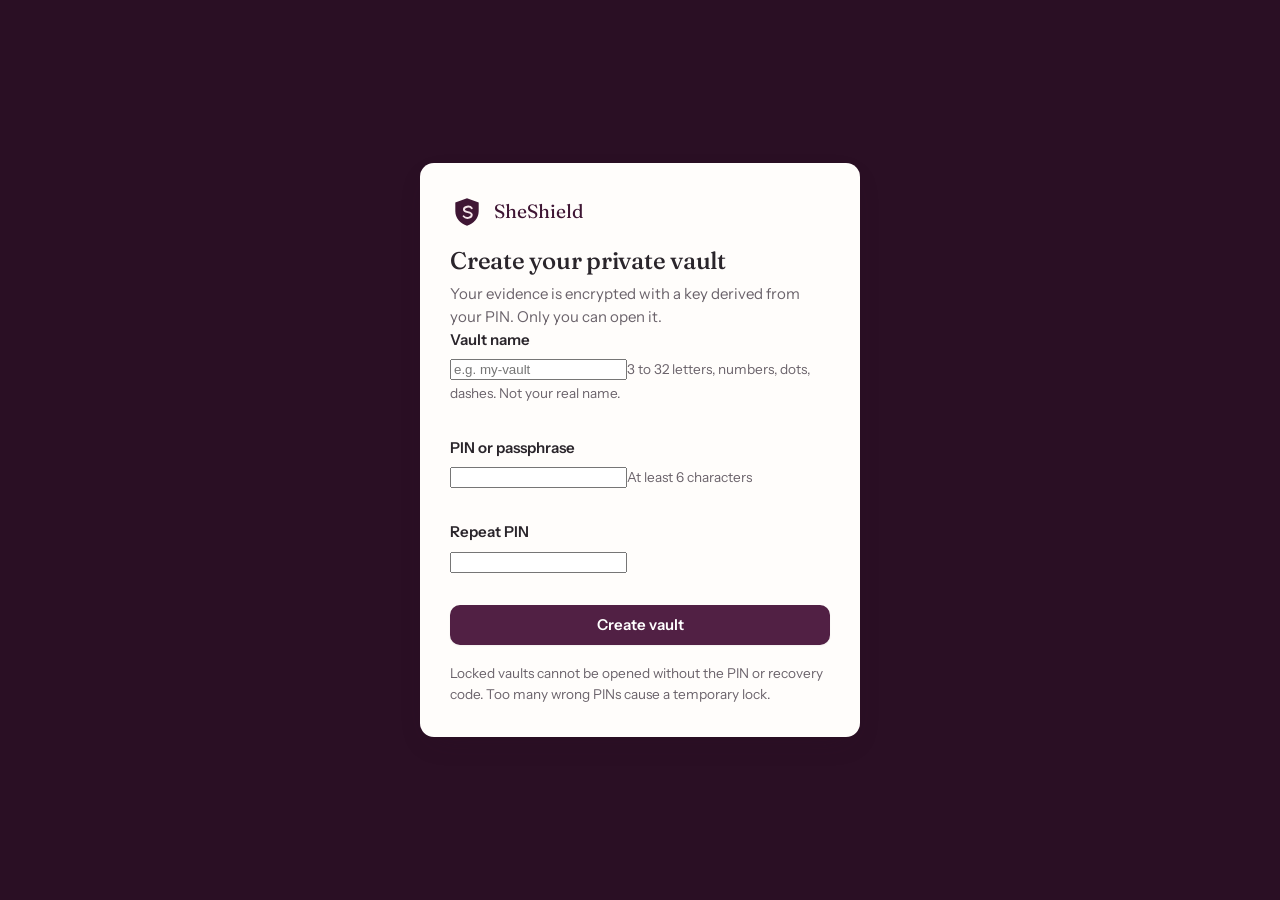
==== commit 923cc197: "Update SheShield with latest redesign and features" ====
--- a/index.html
+++ b/index.html
@@ -6,7 +6,7 @@
 <meta name="theme-color" content="#3F1634">
 <title>SheShield: keep proof, know your next step</title>
 <link rel="icon" href="data:image/svg+xml,%3Csvg xmlns='http://www.w3.org/2000/svg' viewBox='0 0 32 32'%3E%3Cpath d='M16 3l11 4v8c0 7-4.600 11.500-11 14C9.600 26.500 5 22 5 15V7z' fill='%233F1634'/%3E%3Cpath d='M20.500 12.500c-.8-1.200-2.600-1.800-4.400-1.500-2 .3-3 1.500-3 2.700 0 3.500 7.400 1.400 7.400 5 0 1.300-1.200 2.500-3.200 2.800-1.800.3-3.600-.4-4.500-1.500' fill='none' stroke='%23F4E4E9' stroke-width='1.800' stroke-linecap='round'/%3E%3C/svg%3E">
-<link rel="stylesheet" href="/static/style.css">
+<link rel="stylesheet" href="static/style.css">
 </head>
 <body>
 
@@ -36,25 +36,46 @@
     <symbol id="i-image" viewBox="0 0 24 24"><rect x="3.500" y="4.500" width="17" height="15" rx="2"/><circle cx="9" cy="10" r="1.500"/><path d="m20.500 16-4.500-4.500L7 19.500"/></symbol>
     <symbol id="i-text" viewBox="0 0 24 24"><path d="M5 6.500h14M12 6.500V19M9 19h6"/></symbol>
     <symbol id="i-refresh" viewBox="0 0 24 24"><path d="M19.500 12a7.500 7.500 0 1 1-2.200-5.300"/><path d="M19.500 4.500V8.500H15.500"/></symbol>
+
+    <symbol id="i-link" viewBox="0 0 24 24"><circle cx="6.500" cy="12" r="2.500"/><circle cx="17.500" cy="6.500" r="2.500"/><circle cx="17.500" cy="17.500" r="2.500"/><path d="m8.800 10.800 6.400-3M8.800 13.200l6.400 3"/></symbol>
+    <symbol id="i-scale" viewBox="0 0 24 24"><path d="M12 4v16M7 20h10M5 8h14"/><path d="m5 8-2.500 6a3 3 0 0 0 5 0zM19 8l-2.500 6a3 3 0 0 0 5 0z"/></symbol>
+    <symbol id="i-heart" viewBox="0 0 24 24"><path d="M12 20s-7.500-4.500-7.500-10A4.200 4.200 0 0 1 12 7.500 4.200 4.200 0 0 1 19.500 10c0 5.500-7.500 10-7.500 10z"/></symbol>
+    <symbol id="i-user" viewBox="0 0 24 24"><circle cx="12" cy="8.500" r="3.500"/><path d="M5 20a7 7 0 0 1 14 0"/></symbol>
+    <symbol id="i-chart" viewBox="0 0 24 24"><path d="M4.500 19.500h15"/><path d="M7 16v-5M12 16V7M17 16v-3"/></symbol>
+    <symbol id="i-gear" viewBox="0 0 24 24"><circle cx="12" cy="12" r="3"/><path d="M12 3.500v2.200M12 18.300v2.200M3.500 12h2.200M18.300 12h2.200M6 6l1.500 1.500M16.500 16.500 18 18M18 6l-1.500 1.500M7.500 16.500 6 18"/></symbol>
+    <symbol id="i-grid" viewBox="0 0 24 24"><rect x="4" y="4" width="6.500" height="6.500" rx="1.500"/><rect x="13.500" y="4" width="6.500" height="6.500" rx="1.500"/><rect x="4" y="13.500" width="6.500" height="6.500" rx="1.500"/><rect x="13.500" y="13.500" width="6.500" height="6.500" rx="1.500"/></symbol>
+    <symbol id="i-mic" viewBox="0 0 24 24"><rect x="9" y="3.500" width="6" height="11" rx="3"/><path d="M5.500 11.500a6.500 6.500 0 0 0 13 0M12 18v2.500"/></symbol>
+    <symbol id="i-shield" viewBox="0 0 24 24"><path d="M12 3.500 19 6v5.500c0 4.500-3 7.500-7 9-4-1.500-7-4.500-7-9V6z"/></symbol>
   </defs>
 </svg>
 
 <!-- Desktop sidebar -->
 <aside class="side" aria-label="Main navigation">
   <a class="brand" href="#/overview" aria-label="SheShield home">
-    <svg viewBox="0 0 32 32" aria-hidden="true"><path d="M16 3l11 4v8c0 7-4.600 11.500-11 14C9.600 26.500 5 22 5 15V7z" fill="#F4E4E9"/><path d="M20.500 12.500c-.8-1.200-2.600-1.800-4.400-1.500-2 .3-3 1.500-3 2.700 0 3.500 7.400 1.400 7.400 5 0 1.300-1.200 2.500-3.200 2.800-1.800.3-3.600-.4-4.500-1.500" fill="none" stroke="#3F1634" stroke-width="1.800" stroke-linecap="round"/></svg>
+    <svg width="30" height="30" viewBox="0 0 32 32" aria-hidden="true"><path d="M16 3l11 4v8c0 7-4.600 11.500-11 14C9.600 26.500 5 22 5 15V7z" fill="#F4E4E9"/><path d="M20.500 12.500c-.8-1.200-2.600-1.800-4.400-1.500-2 .3-3 1.500-3 2.700 0 3.500 7.400 1.400 7.400 5 0 1.300-1.200 2.500-3.200 2.800-1.800.3-3.600-.4-4.500-1.500" fill="none" stroke="#3F1634" stroke-width="1.800" stroke-linecap="round"/></svg>
     <span>SheShield</span>
   </a>
-  <nav class="nav">
-    <a href="#/overview" data-route="overview"><svg class="ic"><use href="#i-home"/></svg>Overview</a>
-    <a href="#/scan" data-route="scan"><svg class="ic"><use href="#i-scan"/></svg>Check a message</a>
-    <a href="#/vault" data-route="vault"><svg class="ic"><use href="#i-vault"/></svg>Evidence vault</a>
-    <a href="#/proof" data-route="proof"><svg class="ic"><use href="#i-chain"/></svg>Blockchain proof</a>
-    <a href="#/reports" data-route="reports"><svg class="ic"><use href="#i-file"/></svg>Reports</a>
-    <a href="#/help" data-route="help"><svg class="ic"><use href="#i-help"/></svg>Get help</a>
+  <nav class="nav" aria-label="Sections">
+    <div class="nav-group">Protect</div>
+    <a href="#/overview" data-route="overview"><svg width="18" height="18" class="ic"><use href="#i-home"/></svg>Overview</a>
+    <a href="#/scan" data-route="scan"><svg width="18" height="18" class="ic"><use href="#i-scan"/></svg>Check a message</a>
+    <a href="#/emergency" data-route="emergency"><svg width="18" height="18" class="ic"><use href="#i-heart"/></svg>Emergency support</a>
+    <div class="nav-group">Evidence</div>
+    <a href="#/vault" data-route="vault"><svg width="18" height="18" class="ic"><use href="#i-vault"/></svg>Evidence vault</a>
+    <a href="#/intel" data-route="intel"><svg width="18" height="18" class="ic"><use href="#i-link"/></svg>Incident intelligence</a>
+    <a href="#/proof" data-route="proof"><svg width="18" height="18" class="ic"><use href="#i-chain"/></svg>Blockchain proof</a>
+    <div class="nav-group">Act</div>
+    <a href="#/legal" data-route="legal"><svg width="18" height="18" class="ic"><use href="#i-scale"/></svg>Legal action &amp; reporting</a>
+    <a href="#/reports" data-route="reports"><svg width="18" height="18" class="ic"><use href="#i-file"/></svg>Reports</a>
+    <a href="#/contacts" data-route="contacts"><svg width="18" height="18" class="ic"><use href="#i-user"/></svg>Trusted contact</a>
+    <div class="nav-group">You</div>
+    <a href="#/insights" data-route="insights"><svg width="18" height="18" class="ic"><use href="#i-chart"/></svg>Safety insights</a>
+    <a href="#/settings" data-route="settings"><svg width="18" height="18" class="ic"><use href="#i-gear"/></svg>Settings &amp; privacy</a>
+    <a href="#/help" data-route="help"><svg width="18" height="18" class="ic"><use href="#i-help"/></svg>Get help</a>
   </nav>
   <div class="side-foot">
-    <p><b>Private by design.</b> Evidence is kept on this computer. Screenshots are never stored, only their fingerprint.</p>
+    <p><b>Private by design.</b> Evidence is encrypted in your vault. Screenshots are never stored, only their fingerprint.</p>
+    <p style="margin-top:8px"><span id="whoami" class="small"></span> <button class="linkbtn" id="btnLock" type="button" hidden>Lock now</button></p>
     <p style="margin-top:8px">In danger now? Call <a href="tel:112">112</a>.</p>
   </div>
 </aside>
@@ -62,20 +83,24 @@
 <!-- Mobile chrome -->
 <header class="topbar">
   <a class="brand" href="#/overview" aria-label="SheShield home">
-    <svg viewBox="0 0 32 32" aria-hidden="true"><path d="M16 3l11 4v8c0 7-4.600 11.500-11 14C9.600 26.500 5 22 5 15V7z" fill="#F4E4E9"/><path d="M20.500 12.500c-.8-1.200-2.600-1.800-4.400-1.500-2 .3-3 1.500-3 2.700 0 3.500 7.400 1.400 7.400 5 0 1.300-1.200 2.500-3.200 2.800-1.800.3-3.600-.4-4.500-1.500" fill="none" stroke="#3F1634" stroke-width="1.800" stroke-linecap="round"/></svg>
+    <svg width="30" height="30" viewBox="0 0 32 32" aria-hidden="true"><path d="M16 3l11 4v8c0 7-4.600 11.500-11 14C9.600 26.500 5 22 5 15V7z" fill="#F4E4E9"/><path d="M20.500 12.500c-.8-1.200-2.600-1.800-4.400-1.500-2 .3-3 1.500-3 2.700 0 3.500 7.400 1.400 7.400 5 0 1.300-1.200 2.500-3.200 2.800-1.800.3-3.600-.4-4.500-1.500" fill="none" stroke="#3F1634" stroke-width="1.800" stroke-linecap="round"/></svg>
     <span>SheShield</span>
   </a>
-  <a class="help-link" href="#/help"><svg class="ic ic-sm"><use href="#i-help"/></svg>Get help</a>
+  <a class="help-link" href="#/help"><svg width="15" height="15" class="ic ic-sm"><use href="#i-help"/></svg>Get help</a>
 </header>
 <nav class="tabbar" aria-label="Main navigation">
-  <a href="#/overview" data-route="overview"><svg class="ic"><use href="#i-home"/></svg>Home</a>
-  <a href="#/scan" data-route="scan"><svg class="ic"><use href="#i-scan"/></svg>Check</a>
-  <a href="#/vault" data-route="vault"><svg class="ic"><use href="#i-vault"/></svg>Vault</a>
-  <a href="#/proof" data-route="proof"><svg class="ic"><use href="#i-chain"/></svg>Proof</a>
-  <a href="#/reports" data-route="reports"><svg class="ic"><use href="#i-file"/></svg>Reports</a>
+  <a href="#/overview" data-route="overview"><svg width="18" height="18" class="ic"><use href="#i-home"/></svg>Home</a>
+  <a href="#/scan" data-route="scan"><svg width="18" height="18" class="ic"><use href="#i-scan"/></svg>Check</a>
+  <a href="#/vault" data-route="vault"><svg width="18" height="18" class="ic"><use href="#i-vault"/></svg>Vault</a>
+  <a href="#/emergency" data-route="emergency"><svg width="18" height="18" class="ic"><use href="#i-heart"/></svg>Support</a>
+  <a href="#/more" data-route="more"><svg width="18" height="18" class="ic"><use href="#i-grid"/></svg>More</a>
 </nav>
 
 <main class="main" id="main" tabindex="-1">
+  <div id="fileNotice" class="note err" hidden style="margin-bottom:20px">
+    <svg width="15" height="15" class="ic ic-sm" aria-hidden="true"><use href="#i-alert"/></svg>
+    <span><b>You opened this file directly.</b> SheShield needs its local server to save evidence, read screenshots and build reports. Start the server (see README), then open <a href="http://127.0.0.1:8000">http://127.0.0.1:8000</a> in your browser.</span>
+  </div>
   <div id="offline" class="note err" hidden style="margin-bottom:20px"></div>
 
   <!-- ===================== OVERVIEW ===================== -->
@@ -85,7 +110,7 @@
         <h1>Got a message that scared or threatened you?</h1>
         <p class="lede">Check it, keep tamper-proof evidence, and see exactly what to do next. It takes a minute and nothing is shared without your say-so.</p>
         <label class="drop-mini" id="overviewDrop" for="overviewFile" tabindex="0">
-          <span class="ic-wrap"><svg class="ic ic-lg"><use href="#i-upload"/></svg></span>
+          <span class="ic-wrap"><svg width="22" height="22" class="ic ic-lg"><use href="#i-upload"/></svg></span>
           <span>
             <strong>Drop a screenshot here</strong>
             <span class="sub">or click to choose an image (PNG or JPG, up to 8 MB)</span>
@@ -93,7 +118,7 @@
         </label>
         <input type="file" id="overviewFile" accept="image/*" hidden>
         <div class="btn-row">
-          <a class="btn btn-light" href="#/scan"><svg class="ic ic-sm"><use href="#i-text"/></svg>Paste text instead</a>
+          <a class="btn btn-light" href="#/scan"><svg width="15" height="15" class="ic ic-sm"><use href="#i-text"/></svg>Paste text instead</a>
         </div>
       </div>
 
@@ -132,13 +157,13 @@
     <div class="grid-2">
       <div class="panel panel-pad">
         <div class="seg" role="tablist" aria-label="How do you want to add the message?">
-          <button role="tab" id="tabImg" aria-selected="true" aria-controls="paneImg"><svg class="ic ic-sm"><use href="#i-image"/></svg>Screenshot</button>
-          <button role="tab" id="tabTxt" aria-selected="false" aria-controls="paneTxt"><svg class="ic ic-sm"><use href="#i-text"/></svg>Type or paste</button>
+          <button role="tab" id="tabImg" aria-selected="true" aria-controls="paneImg"><svg width="15" height="15" class="ic ic-sm"><use href="#i-image"/></svg>Screenshot</button>
+          <button role="tab" id="tabTxt" aria-selected="false" aria-controls="paneTxt"><svg width="15" height="15" class="ic ic-sm"><use href="#i-text"/></svg>Type or paste</button>
         </div>
 
         <div id="paneImg" role="tabpanel" aria-labelledby="tabImg">
           <div id="dropzone" class="dropzone" tabindex="0" role="button" aria-label="Choose or drop a screenshot">
-            <div class="ic-wrap"><svg class="ic ic-lg"><use href="#i-upload"/></svg></div>
+            <div class="ic-wrap"><svg width="22" height="22" class="ic ic-lg"><use href="#i-upload"/></svg></div>
             <strong>Drop a screenshot here, or click to choose</strong>
             <p class="sub">PNG or JPG, up to 8 MB. You can also paste an image with Ctrl+V.</p>
           </div>
@@ -165,12 +190,12 @@
           <label class="field" for="msg">Message text <span class="hint" id="msgHint">English, Hindi or Kannada</span></label>
           <textarea class="input" id="msg" placeholder="Paste the message here"></textarea>
           <div class="note warn" id="ocrNote" style="margin-top:10px" hidden>
-            <svg class="ic ic-sm"><use href="#i-alert"/></svg>
+            <svg width="15" height="15" class="ic ic-sm"><use href="#i-alert"/></svg>
             <span>This text was read automatically from your screenshot and may contain mistakes. Check it against the image and correct anything that looks wrong, then analyze again.</span>
           </div>
           <div class="btn-row" style="margin-top:14px">
             <button class="btn btn-primary" id="btnAnalyze" type="button">Analyze message</button>
-            <button class="btn btn-secondary" id="btnSave" type="button" disabled><svg class="ic ic-sm"><use href="#i-vault"/></svg>Save to vault</button>
+            <button class="btn btn-secondary" id="btnSave" type="button" disabled><svg width="15" height="15" class="ic ic-sm"><use href="#i-vault"/></svg>Save to vault</button>
           </div>
           <p class="muted small" style="margin-top:12px">Results are likelihoods, not verdicts. You decide what happens next.</p>
         </div>
@@ -191,7 +216,7 @@
 
     <div class="panel scope" style="margin-top:18px">
       <div>
-        <h3><svg class="ic ic-sm"><use href="#i-vault"/></svg>What is stored</h3>
+        <h3><svg width="15" height="15" class="ic ic-sm"><use href="#i-vault"/></svg>What is stored</h3>
         <ul>
           <li>The message text, severity and score</li>
           <li>The time it was saved (UTC)</li>
@@ -201,7 +226,7 @@
         </ul>
       </div>
       <div>
-        <h3><svg class="ic ic-sm"><use href="#i-check"/></svg>What verification proves</h3>
+        <h3><svg width="15" height="15" class="ic ic-sm"><use href="#i-check"/></svg>What verification proves</h3>
         <ul>
           <li>Saved records have not been edited, removed or reordered since saving</li>
           <li>It does not prove who sent a message</li>
@@ -221,7 +246,7 @@
         <option value="low">Low concern</option>
         <option value="none">No patterns found</option>
       </select>
-      <button class="btn btn-secondary btn-sm" id="btnVerify" type="button"><svg class="ic ic-sm"><use href="#i-refresh"/></svg>Verify now</button>
+      <button class="btn btn-secondary btn-sm" id="btnVerify" type="button"><svg width="15" height="15" class="ic ic-sm"><use href="#i-refresh"/></svg>Verify now</button>
     </div>
     <div id="vaultList"></div>
   </section>
@@ -261,17 +286,17 @@
       <div class="panel panel-pad">
         <h2>Report contents</h2>
         <ul class="includes">
-          <li><svg class="ic ic-sm"><use href="#i-check"/></svg>Summary with highest severity and vault integrity result</li>
-          <li><svg class="ic ic-sm"><use href="#i-check"/></svg>Timeline of every saved item</li>
-          <li><svg class="ic ic-sm"><use href="#i-check"/></svg>Full evidence text with hashes</li>
-          <li><svg class="ic ic-sm"><use href="#i-check"/></svg>Blockchain transaction reference, if you anchored</li>
-          <li><svg class="ic ic-sm"><use href="#i-check"/></svg>Reporting steps and helpline numbers</li>
+          <li><svg width="15" height="15" class="ic ic-sm"><use href="#i-check"/></svg>Summary with highest severity and vault integrity result</li>
+          <li><svg width="15" height="15" class="ic ic-sm"><use href="#i-check"/></svg>Timeline of every saved item</li>
+          <li><svg width="15" height="15" class="ic ic-sm"><use href="#i-check"/></svg>Full evidence text with hashes</li>
+          <li><svg width="15" height="15" class="ic ic-sm"><use href="#i-check"/></svg>Blockchain transaction reference, if you anchored</li>
+          <li><svg width="15" height="15" class="ic ic-sm"><use href="#i-check"/></svg>Reporting steps and helpline numbers</li>
         </ul>
         <hr class="rule">
         <div id="reportState"></div>
         <div class="btn-row" style="margin-top:16px">
-          <button class="btn btn-primary" id="btnPreview" type="button"><svg class="ic ic-sm"><use href="#i-eye"/></svg>Preview report</button>
-          <button class="btn btn-secondary" id="btnDownload" type="button"><svg class="ic ic-sm"><use href="#i-download"/></svg>Download PDF</button>
+          <button class="btn btn-primary" id="btnPreview" type="button"><svg width="15" height="15" class="ic ic-sm"><use href="#i-eye"/></svg>Preview report</button>
+          <button class="btn btn-secondary" id="btnDownload" type="button"><svg width="15" height="15" class="ic ic-sm"><use href="#i-download"/></svg>Download PDF</button>
         </div>
         <p class="muted small" style="margin-top:14px">The report contains no names of accused people. SheShield never identifies who owns a number or account.</p>
       </div>
@@ -279,7 +304,7 @@
       <div class="pdf-frame" id="pdfFrame">
         <div class="pdf-placeholder" id="pdfPlaceholder">
           <div>
-            <svg class="ic ic-lg" style="margin-bottom:10px"><use href="#i-file"/></svg>
+            <svg width="22" height="22" class="ic ic-lg" style="margin-bottom:10px"><use href="#i-file"/></svg>
             <h3 style="color:var(--ink);margin-bottom:6px">No preview yet</h3>
             <p class="small">Choose Preview report to see the PDF here.</p>
           </div>
@@ -289,6 +314,42 @@
   </section>
 
   <!-- ===================== HELP ===================== -->
+  <section class="view" id="view-more" data-view="more" hidden>
+    <div class="page-head"><h1>All sections</h1><p>Everything in SheShield, grouped by what you are trying to do.</p></div>
+    <div id="moreList" class="stack"></div>
+  </section>
+
+  <section class="view" id="view-intel" data-view="intel" hidden>
+    <div class="page-head"><h1>Incident intelligence</h1><p>See whether the same phone number, email, UPI ID or account shows up across your saved evidence.</p></div>
+    <div class="note info" style="margin-bottom:18px"><svg width="15" height="15" class="ic ic-sm"><use href="#i-info"/></svg><span>Matching happens only among records in <b>your own</b> vault. SheShield does not compare your evidence with anyone else's, and it never labels anyone an offender.</span></div>
+    <div id="intelBody"></div>
+  </section>
+
+  <section class="view" id="view-legal" data-view="legal" hidden>
+    <div class="page-head"><h1>Legal action &amp; reporting</h1><p>Where to report, and which laws may be relevant to what you saved. This is information, not legal advice.</p></div>
+    <div id="legalBody"></div>
+  </section>
+
+  <section class="view" id="view-emergency" data-view="emergency" hidden>
+    <div class="page-head"><h1>Emergency support</h1><p>If someone is threatening to share your private images, start here.</p></div>
+    <div id="emergencyBody"></div>
+  </section>
+
+  <section class="view" id="view-contacts" data-view="contacts" hidden>
+    <div class="page-head"><h1>Trusted contact</h1><p>One person who can be alerted, only when you choose, with a short message that contains no evidence.</p></div>
+    <div id="contactBody"></div>
+  </section>
+
+  <section class="view" id="view-insights" data-view="insights" hidden>
+    <div class="page-head"><h1>Safety insights</h1><p>Numbers from your own vault. They describe your records, not how common anything is.</p></div>
+    <div id="insightsBody"></div>
+  </section>
+
+  <section class="view" id="view-settings" data-view="settings" hidden>
+    <div class="page-head"><h1>Settings &amp; privacy</h1><p>How your data is protected, and what you can erase.</p></div>
+    <div id="settingsBody"></div>
+  </section>
+
   <section class="view" id="view-help" data-view="help" hidden>
     <div class="page-head">
       <h1>Get help</h1>
@@ -316,17 +377,23 @@
         <div class="panel panel-pad">
           <h2 style="margin-bottom:10px">Official portals</h2>
           <div class="stack">
-            <a class="btn btn-secondary" style="justify-content:space-between;width:100%" href="https://cybercrime.gov.in" target="_blank" rel="noopener">cybercrime.gov.in<svg class="ic ic-sm"><use href="#i-external"/></svg></a>
-            <a class="btn btn-secondary" style="justify-content:space-between;width:100%" href="https://sancharsaathi.gov.in" target="_blank" rel="noopener">sancharsaathi.gov.in<svg class="ic ic-sm"><use href="#i-external"/></svg></a>
+            <a class="btn btn-secondary" style="justify-content:space-between;width:100%" href="https://cybercrime.gov.in" target="_blank" rel="noopener">cybercrime.gov.in<svg width="15" height="15" class="ic ic-sm"><use href="#i-external"/></svg></a>
+            <a class="btn btn-secondary" style="justify-content:space-between;width:100%" href="https://sancharsaathi.gov.in" target="_blank" rel="noopener">sancharsaathi.gov.in<svg width="15" height="15" class="ic ic-sm"><use href="#i-external"/></svg></a>
           </div>
           <p class="muted small" style="margin-top:12px">Sanchar Saathi lets you report suspected misuse of a phone number.</p>
         </div>
-        <div class="note info"><svg class="ic ic-sm"><use href="#i-info"/></svg><span>SheShield shows what is visible in a screenshot. It cannot identify who owns a number or account, and numbers can be spoofed.</span></div>
+        <div class="note info"><svg width="15" height="15" class="ic ic-sm"><use href="#i-info"/></svg><span>SheShield shows what is visible in a screenshot. It cannot identify who owns a number or account, and numbers can be spoofed.</span></div>
       </div>
     </div>
   </section>
 </main>
 
+<div id="lock" class="lock" hidden>
+  <div class="lock-card">
+    <div class="lock-brand"><svg width="34" height="34" viewBox="0 0 32 32" aria-hidden="true"><path d="M16 3l11 4v8c0 7-4.600 11.500-11 14C9.600 26.500 5 22 5 15V7z" fill="#3F1634"/><path d="M20.500 12.500c-.8-1.200-2.600-1.800-4.400-1.500-2 .3-3 1.500-3 2.700 0 3.500 7.400 1.400 7.400 5 0 1.300-1.200 2.500-3.200 2.800-1.800.3-3.600-.4-4.500-1.500" fill="none" stroke="#F4E4E9" stroke-width="1.800" stroke-linecap="round"/></svg><span>SheShield</span></div>
+    <div id="lockBody"></div>
+  </div>
+</div>
 <div class="toasts" id="toasts" role="status" aria-live="polite"></div>
 <dialog class="dlg" id="dlg" aria-labelledby="dlgTitle">
   <div class="dlg-body"><h2 id="dlgTitle"></h2><div class="content" id="dlgBody"></div></div>
@@ -336,6 +403,7 @@
   </div>
 </dialog>
 
-<script src="/static/app.js"></script>
+<script src="static/app.js"></script>
+<script src="static/features.js"></script>
 </body>
 </html>
--- a/static/style.css
+++ b/static/style.css
@@ -1,9 +1,9 @@
 /* SheShield design system
    Plum + ivory + dusty rose. Fraunces (headings) and Instrument Sans (interface), both bundled locally. */
 
-@font-face { font-family: "Fraunces"; src: url("/static/fonts/fraunces-latin-wght-normal.woff2") format("woff2");
+@font-face { font-family: "Fraunces"; src: url("fonts/fraunces-latin-wght-normal.woff2") format("woff2");
   font-weight: 100 900; font-style: normal; font-display: swap; }
-@font-face { font-family: "Instrument Sans"; src: url("/static/fonts/instrument-sans-latin-wght-normal.woff2") format("woff2");
+@font-face { font-family: "Instrument Sans"; src: url("fonts/instrument-sans-latin-wght-normal.woff2") format("woff2");
   font-weight: 400 700; font-style: normal; font-display: swap; }
 
 :root {
@@ -432,3 +432,69 @@
   *, *::before, *::after { animation-duration: .01ms !important; transition-duration: .01ms !important; }
 }
 @media print { .side, .topbar, .tabbar, .toasts { display: none; } body { display: block; } }
+
+/* ===== v3 additions: lock screen, grouped nav, new views ===== */
+.nav-group { font-size: .7rem; letter-spacing: .08em; text-transform: uppercase; color: #BFA6B5; padding: 14px 12px 4px; font-weight: 600; }
+.nav-group:first-child { padding-top: 2px; }
+.side { overflow-y: auto; }
+.linkbtn { background: none; border: 0; padding: 0; color: inherit; text-decoration: underline; cursor: pointer; font: inherit; }
+.side-foot .linkbtn { color: #E7C6D0; }
+.steps { grid-template-columns: repeat(4, minmax(0, 1fr)); }
+
+body.is-locked > aside, body.is-locked > header, body.is-locked > nav, body.is-locked > main { visibility: hidden; }
+.lock { position: fixed; inset: 0; z-index: 100; background: var(--plum-950); display: flex; align-items: center; justify-content: center; padding: 20px; overflow-y: auto; }
+.lock[hidden] { display: none; }
+.lock-card { background: var(--paper); border-radius: var(--r-lg); padding: 32px 30px; width: 100%; max-width: 440px; box-shadow: var(--shadow-2); }
+.lock-card h1 { font-size: 1.5rem; margin-bottom: 6px; }
+.lock-brand { display: flex; align-items: center; gap: 10px; font-family: var(--serif); font-size: 1.2rem; margin-bottom: 18px; color: var(--plum-900); }
+.stack { display: flex; flex-direction: column; gap: 14px; }
+.check { display: flex; gap: 10px; align-items: flex-start; font-size: .92rem; }
+.check input { margin-top: 4px; }
+.recovery { font-size: 1.25rem; letter-spacing: .06em; padding: 16px; background: var(--rose-100); border: 1px dashed var(--rose-500); border-radius: var(--r-md); text-align: center; word-break: break-all; user-select: all; }
+
+.more-row { display: flex; align-items: center; gap: 12px; padding: 14px 16px; text-decoration: none; color: var(--ink); font-weight: 600; }
+.more-row .ic:last-child { margin-left: auto; color: var(--muted); }
+
+.intel-card { margin-bottom: 14px; }
+.related { padding: 8px 0; border-bottom: 1px solid var(--line); }
+.tl { list-style: none; padding: 0; margin: 0; border-left: 2px solid var(--rose-200); }
+.tl li { padding: 8px 0 8px 16px; font-size: .92rem; }
+.tl time { display: block; color: var(--muted); font-size: .8rem; }
+
+.status-trio { display: grid; grid-template-columns: repeat(3, minmax(0, 1fr)); gap: 12px; }
+.status-trio > div { background: var(--sand); border-radius: var(--r-md); padding: 12px 14px; }
+.channels { display: grid; grid-template-columns: repeat(auto-fill, minmax(260px, 1fr)); gap: 12px; }
+.channel { display: flex; flex-direction: column; gap: 6px; }
+.big-tel { font-family: var(--serif); font-size: 1.7rem; color: var(--plum-800); text-decoration: none; font-weight: 600; }
+.prov { margin-bottom: 12px; }
+ul.plain { padding-left: 18px; display: flex; flex-direction: column; gap: 8px; }
+.ctx-list { margin: 10px 0 0; padding-left: 18px; font-size: .88rem; color: var(--ink-2); }
+
+.support-hero { background: linear-gradient(180deg, var(--rose-100), var(--paper)); border-color: var(--rose-200); }
+.support-hero h2 { font-size: 1.6rem; }
+.steps7 { list-style: none; padding: 0; margin: 0 0 16px; display: flex; flex-direction: column; gap: 10px; }
+.steps7 li { display: flex; gap: 14px; align-items: flex-start; }
+.steps7 .n { flex: none; width: 30px; height: 30px; border-radius: 50%; background: var(--plum-800); color: #fff; display: grid; place-items: center; font-weight: 700; }
+.hash-row { display: flex; justify-content: space-between; align-items: center; gap: 10px; padding: 8px 0; border-bottom: 1px solid var(--line); }
+
+.alert-preview { white-space: pre-wrap; background: var(--sand); padding: 12px; border-radius: var(--r-md); font-family: var(--sans); font-size: .88rem; max-height: 240px; overflow: auto; }
+.stat-row { display: grid; grid-template-columns: repeat(auto-fit, minmax(190px, 1fr)); gap: 14px; }
+.stat-row .big { font-family: var(--serif); font-size: 2.2rem; color: var(--plum-900); }
+.stat-row .lbl { color: var(--muted); font-size: .85rem; }
+.bars { display: flex; flex-direction: column; gap: 8px; }
+.bar-row { display: grid; grid-template-columns: minmax(90px, 40%) 1fr 32px; gap: 10px; align-items: center; font-size: .9rem; }
+.bar { height: 10px; background: var(--sand); border-radius: 6px; overflow: hidden; }
+.bar i { display: block; height: 100%; background: var(--plum-700); }
+.spark { width: 100%; height: 80px; }
+.spark rect { fill: var(--plum-700); }
+.danger-zone { border-color: #E3B7BC; background: #FDF6F6; }
+.voice-panel { margin: 14px 0; border: 1px solid var(--line); border-radius: var(--r-md); padding: 10px 14px; background: var(--paper); }
+.voice-panel summary { cursor: pointer; font-weight: 600; display: flex; gap: 8px; align-items: center; }
+.voice-panel > div { margin-top: 12px; display: flex; flex-direction: column; gap: 8px; }
+
+body.discreet { --plum-900: #3A3F47; --plum-950: #25282D; --plum-800: #474D57; --plum-700: #596070; --rose-400: #9AA0AB; --rose-100: #ECEEF1; --rose-200: #D6DAE0; --rose-500: #7F8794; }
+@media (max-width: 1000px) { .status-trio { grid-template-columns: 1fr; } .steps { grid-template-columns: repeat(2, minmax(0, 1fr)); } }
+@media (max-width: 640px) { .steps { grid-template-columns: minmax(0, 1fr); } .bar-row { grid-template-columns: minmax(80px, 38%) 1fr 28px; } }
+
+.input { max-width: 100%; min-width: 0; }
+select.input { text-overflow: ellipsis; }
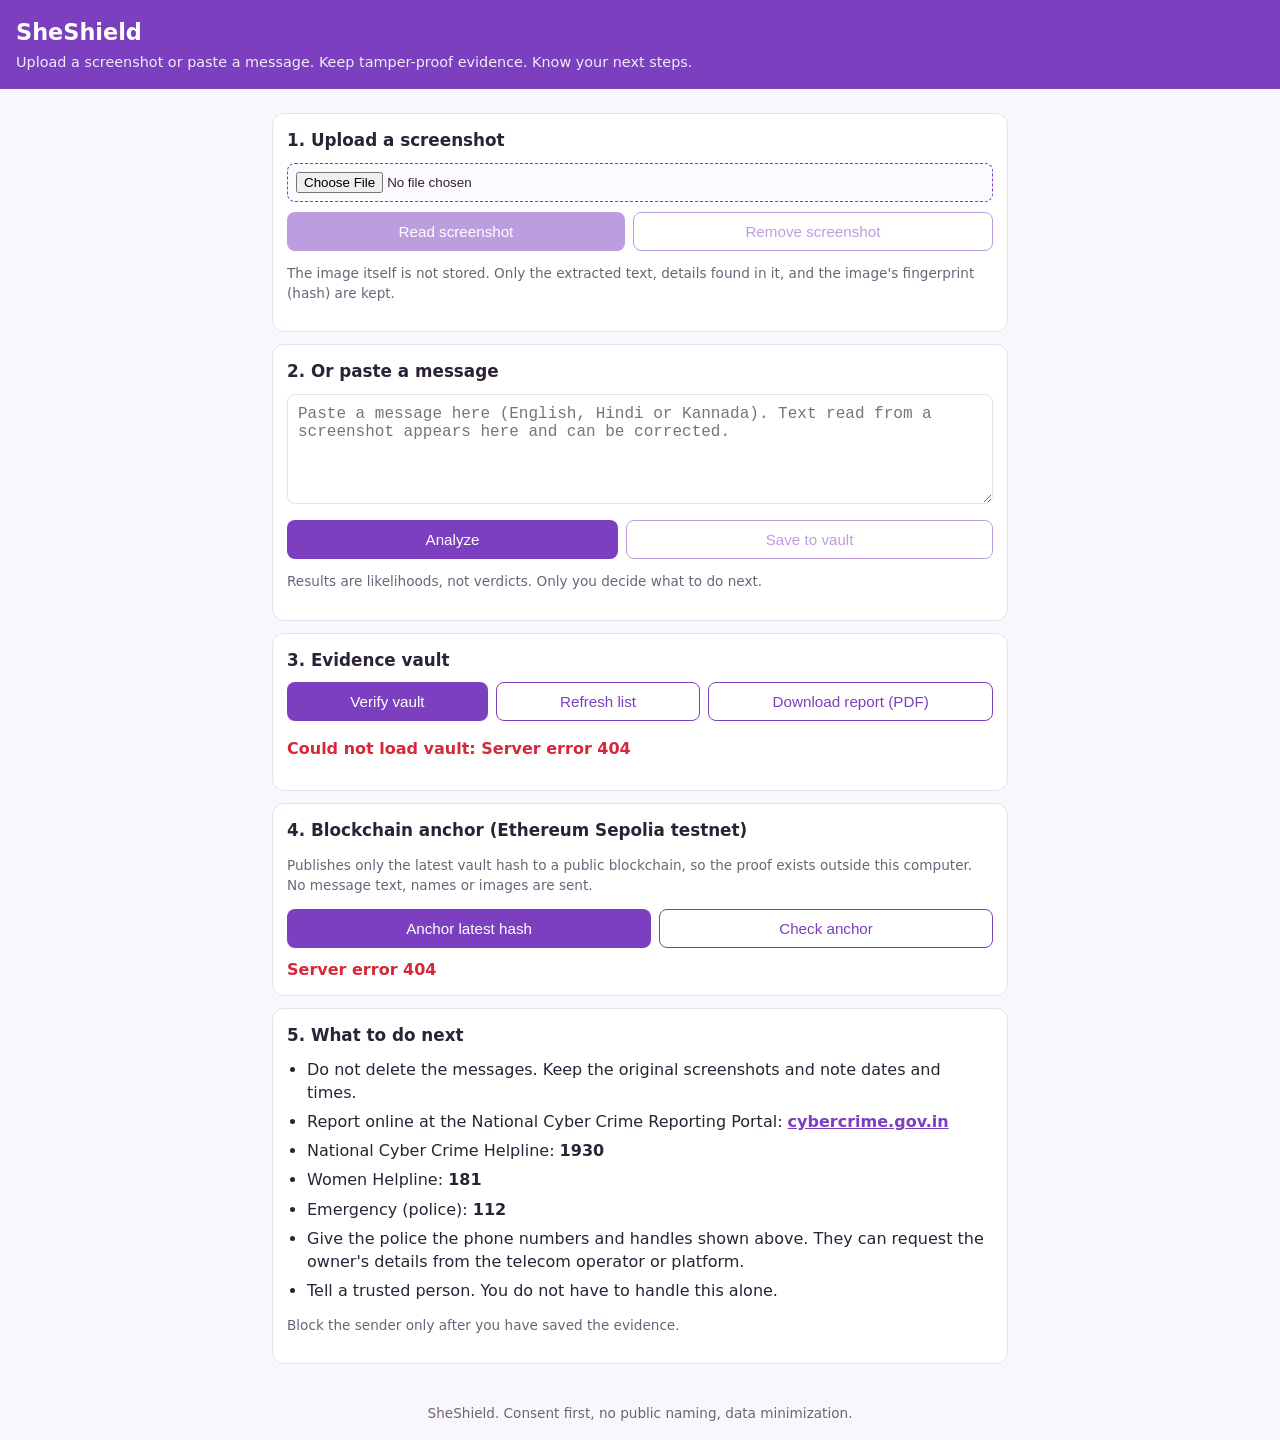
==== commit df4f85c5: "Add OTP login, large-data ML model, cybercrime link" ====
--- a/index.html
+++ b/index.html
@@ -2,408 +2,450 @@
 <html lang="en">
 <head>
 <meta charset="UTF-8">
-<meta name="viewport" content="width=device-width, initial-scale=1, viewport-fit=cover">
-<meta name="theme-color" content="#3F1634">
-<title>SheShield: keep proof, know your next step</title>
-<link rel="icon" href="data:image/svg+xml,%3Csvg xmlns='http://www.w3.org/2000/svg' viewBox='0 0 32 32'%3E%3Cpath d='M16 3l11 4v8c0 7-4.600 11.500-11 14C9.600 26.500 5 22 5 15V7z' fill='%233F1634'/%3E%3Cpath d='M20.500 12.500c-.8-1.200-2.600-1.800-4.400-1.500-2 .3-3 1.500-3 2.700 0 3.500 7.400 1.400 7.400 5 0 1.300-1.200 2.500-3.200 2.800-1.800.3-3.600-.4-4.500-1.500' fill='none' stroke='%23F4E4E9' stroke-width='1.800' stroke-linecap='round'/%3E%3C/svg%3E">
-<link rel="stylesheet" href="static/style.css">
+<meta name="viewport" content="width=device-width, initial-scale=1">
+<title>SheShield</title>
+<style>
+  :root { --bg:#faf7fc; --card:#fff; --ink:#2b2236; --muted:#6b6478;
+          --brand:#7b3fbf; --line:#e6dff0;
+          --none:#2e9e5b; --low:#d9a400; --medium:#e07b00; --high:#d62839; }
+  * { box-sizing: border-box; }
+  body { margin:0; font-family: system-ui, Segoe UI, Arial, sans-serif;
+         background:var(--bg); color:var(--ink); line-height:1.45; }
+  header { background:var(--brand); color:#fff; padding:16px; }
+  header h1 { margin:0; font-size:1.4rem; }
+  header p { margin:4px 0 0; font-size:.9rem; opacity:.9; }
+  main { max-width:760px; margin:0 auto; padding:12px; }
+  .card { background:var(--card); border:1px solid var(--line);
+          border-radius:12px; padding:14px; margin:12px 0; }
+  h2 { margin:0 0 10px; font-size:1.05rem; }
+  h3 { margin:12px 0 4px; font-size:.95rem; }
+  textarea { width:100%; min-height:110px; padding:10px; font-size:1rem;
+             border:1px solid var(--line); border-radius:8px; resize:vertical; }
+  input[type=file] { width:100%; padding:8px; border:1px dashed var(--brand);
+                     border-radius:8px; background:#fcfaff; }
+  img.preview { max-width:100%; max-height:260px; border-radius:8px;
+                margin-top:10px; border:1px solid var(--line); display:none; }
+  .row { display:flex; flex-wrap:wrap; gap:8px; margin-top:10px; }
+  button { background:var(--brand); color:#fff; border:0; border-radius:8px;
+           padding:10px 14px; font-size:.95rem; cursor:pointer; flex:1 1 auto; }
+  button.alt { background:#fff; color:var(--brand); border:1px solid var(--brand); }
+  button:disabled { opacity:.5; }
+  .badge { display:inline-block; color:#fff; padding:4px 12px;
+           border-radius:999px; font-weight:600; text-transform:uppercase; }
+  .sev-none{background:var(--none)} .sev-low{background:var(--low)}
+  .sev-medium{background:var(--medium)} .sev-high{background:var(--high)}
+  .muted { color:var(--muted); font-size:.85rem; }
+  ul { margin:6px 0 0; padding-left:20px; }
+  .ev { border-top:1px solid var(--line); padding:8px 0; font-size:.9rem;
+        white-space:pre-wrap; }
+  .hash { font-family:Consolas, monospace; font-size:.78rem; color:var(--muted);
+          word-break:break-all; }
+  .ok { color:var(--none); font-weight:600; }
+  .bad { color:var(--high); font-weight:600; }
+  .help li { margin-bottom:6px; }
+  .idbox { background:#f6f0fb; border-radius:8px; padding:10px; margin-top:8px;
+           font-size:.9rem; }
+  .idbox div { margin:3px 0; word-break:break-all; }
+  .warn { background:#fff6e5; border:1px solid #f0d9a8; border-radius:8px;
+          padding:8px; font-size:.82rem; margin-top:8px; }
+  a { color:var(--brand); }
+  footer { text-align:center; padding:16px; }
+</style>
 </head>
 <body>
-
-<!-- Icon sprite (one consistent 24px outline set) -->
-<svg width="0" height="0" style="position:absolute" aria-hidden="true">
-  <defs>
-    <symbol id="i-home" viewBox="0 0 24 24"><path d="M3.500 11 12 4l8.500 7"/><path d="M5.500 9.500V20h13V9.500"/><path d="M10 20v-5.500h4V20"/></symbol>
-    <symbol id="i-scan" viewBox="0 0 24 24"><path d="M4 8V5.500A1.500 1.500 0 0 1 5.500 4H8"/><path d="M16 4h2.500A1.500 1.500 0 0 1 20 5.500V8"/><path d="M20 16v2.500a1.500 1.500 0 0 1-1.500 1.500H16"/><path d="M8 20H5.500A1.500 1.500 0 0 1 4 18.500V16"/><path d="M8 12h8"/></symbol>
-    <symbol id="i-vault" viewBox="0 0 24 24"><rect x="3.500" y="4" width="17" height="16" rx="2"/><circle cx="12" cy="12" r="3.200"/><path d="M12 8.800V7.500M12 16.500v-1.300M8.800 12H7.500M16.500 12h-1.300"/></symbol>
-    <symbol id="i-chain" viewBox="0 0 24 24"><path d="M10 14a4 4 0 0 0 5.700 0l3-3a4 4 0 0 0-5.700-5.700l-1 1"/><path d="M14 10a4 4 0 0 0-5.700 0l-3 3a4 4 0 0 0 5.700 5.700l1-1"/></symbol>
-    <symbol id="i-file" viewBox="0 0 24 24"><path d="M14 3.500H7A1.500 1.500 0 0 0 5.500 5v14A1.500 1.500 0 0 0 7 20.500h10a1.500 1.500 0 0 0 1.500-1.500V8z"/><path d="M14 3.500V8h4.500"/><path d="M9 13h6M9 16.500h4"/></symbol>
-    <symbol id="i-help" viewBox="0 0 24 24"><path d="M5 12a7 7 0 0 1 14 0"/><rect x="3.500" y="12" width="4" height="6" rx="1.500"/><rect x="16.500" y="12" width="4" height="6" rx="1.500"/><path d="M18.500 18c0 1.700-1.800 2.500-4 2.500"/></symbol>
-    <symbol id="i-upload" viewBox="0 0 24 24"><path d="M12 15.500V4.500"/><path d="m7.500 9 4.500-4.500L16.500 9"/><path d="M4.500 15.500V18A1.500 1.500 0 0 0 6 19.500h12a1.500 1.500 0 0 0 1.500-1.500v-2.500"/></symbol>
-    <symbol id="i-check" viewBox="0 0 24 24"><path d="m5 12.500 4.500 4.500L19 7.500"/></symbol>
-    <symbol id="i-alert" viewBox="0 0 24 24"><path d="M12 4 3 19.500h18z"/><path d="M12 10v4.500M12 17.200v.1"/></symbol>
-    <symbol id="i-info" viewBox="0 0 24 24"><circle cx="12" cy="12" r="8.500"/><path d="M12 11v5M12 8v.1"/></symbol>
-    <symbol id="i-x" viewBox="0 0 24 24"><path d="m6 6 12 12M18 6 6 18"/></symbol>
-    <symbol id="i-copy" viewBox="0 0 24 24"><rect x="8.500" y="8.500" width="11" height="11" rx="2"/><path d="M15.500 8.500V6A1.500 1.500 0 0 0 14 4.500H6A1.500 1.500 0 0 0 4.500 6v8A1.500 1.500 0 0 0 6 15.500h2.500"/></symbol>
-    <symbol id="i-external" viewBox="0 0 24 24"><path d="M14 4.500h5.500V10"/><path d="m19.500 4.500-8 8"/><path d="M17.500 14v4A1.500 1.500 0 0 1 16 19.500H6A1.500 1.500 0 0 1 4.500 18V8A1.500 1.500 0 0 1 6 6.500h4"/></symbol>
-    <symbol id="i-wallet" viewBox="0 0 24 24"><path d="M5.500 7.500h12A1.500 1.500 0 0 1 19 9v1.500"/><path d="M5.500 7.500A1.500 1.500 0 0 1 7 6h9.500"/><rect x="3.500" y="7.500" width="17" height="12" rx="2"/><path d="M16 13.500h4.500"/></symbol>
-    <symbol id="i-chevron" viewBox="0 0 24 24"><path d="m9.500 6 6 6-6 6"/></symbol>
-    <symbol id="i-clock" viewBox="0 0 24 24"><circle cx="12" cy="12" r="8.500"/><path d="M12 7.500V12l3 2"/></symbol>
-    <symbol id="i-download" viewBox="0 0 24 24"><path d="M12 4.500v11"/><path d="m7.500 11 4.500 4.500 4.500-4.500"/><path d="M4.500 15.500V18A1.500 1.500 0 0 0 6 19.500h12a1.500 1.500 0 0 0 1.500-1.500v-2.500"/></symbol>
-    <symbol id="i-eye" viewBox="0 0 24 24"><path d="M2.500 12S6 5.500 12 5.500 21.500 12 21.500 12 18 18.500 12 18.500 2.500 12 2.500 12z"/><circle cx="12" cy="12" r="2.800"/></symbol>
-    <symbol id="i-lock" viewBox="0 0 24 24"><rect x="5" y="10.500" width="14" height="9.500" rx="2"/><path d="M8 10.500V8a4 4 0 0 1 8 0v2.500"/></symbol>
-    <symbol id="i-phone" viewBox="0 0 24 24"><path d="M6.500 4h3l1.500 4-2 1.300a10 10 0 0 0 5.700 5.700L16 13l4 1.500v3a2 2 0 0 1-2 2A14.500 14.500 0 0 1 4.500 6a2 2 0 0 1 2-2z"/></symbol>
-    <symbol id="i-image" viewBox="0 0 24 24"><rect x="3.500" y="4.500" width="17" height="15" rx="2"/><circle cx="9" cy="10" r="1.500"/><path d="m20.500 16-4.500-4.500L7 19.500"/></symbol>
-    <symbol id="i-text" viewBox="0 0 24 24"><path d="M5 6.500h14M12 6.500V19M9 19h6"/></symbol>
-    <symbol id="i-refresh" viewBox="0 0 24 24"><path d="M19.500 12a7.500 7.500 0 1 1-2.200-5.300"/><path d="M19.500 4.500V8.500H15.500"/></symbol>
-
-    <symbol id="i-link" viewBox="0 0 24 24"><circle cx="6.500" cy="12" r="2.500"/><circle cx="17.500" cy="6.500" r="2.500"/><circle cx="17.500" cy="17.500" r="2.500"/><path d="m8.800 10.800 6.400-3M8.800 13.200l6.400 3"/></symbol>
-    <symbol id="i-scale" viewBox="0 0 24 24"><path d="M12 4v16M7 20h10M5 8h14"/><path d="m5 8-2.500 6a3 3 0 0 0 5 0zM19 8l-2.500 6a3 3 0 0 0 5 0z"/></symbol>
-    <symbol id="i-heart" viewBox="0 0 24 24"><path d="M12 20s-7.500-4.500-7.500-10A4.200 4.200 0 0 1 12 7.500 4.200 4.200 0 0 1 19.500 10c0 5.500-7.500 10-7.500 10z"/></symbol>
-    <symbol id="i-user" viewBox="0 0 24 24"><circle cx="12" cy="8.500" r="3.500"/><path d="M5 20a7 7 0 0 1 14 0"/></symbol>
-    <symbol id="i-chart" viewBox="0 0 24 24"><path d="M4.500 19.500h15"/><path d="M7 16v-5M12 16V7M17 16v-3"/></symbol>
-    <symbol id="i-gear" viewBox="0 0 24 24"><circle cx="12" cy="12" r="3"/><path d="M12 3.500v2.200M12 18.300v2.200M3.500 12h2.200M18.300 12h2.200M6 6l1.500 1.500M16.500 16.500 18 18M18 6l-1.500 1.500M7.500 16.500 6 18"/></symbol>
-    <symbol id="i-grid" viewBox="0 0 24 24"><rect x="4" y="4" width="6.500" height="6.500" rx="1.500"/><rect x="13.500" y="4" width="6.500" height="6.500" rx="1.500"/><rect x="4" y="13.500" width="6.500" height="6.500" rx="1.500"/><rect x="13.500" y="13.500" width="6.500" height="6.500" rx="1.500"/></symbol>
-    <symbol id="i-mic" viewBox="0 0 24 24"><rect x="9" y="3.500" width="6" height="11" rx="3"/><path d="M5.500 11.500a6.500 6.500 0 0 0 13 0M12 18v2.500"/></symbol>
-    <symbol id="i-shield" viewBox="0 0 24 24"><path d="M12 3.500 19 6v5.500c0 4.500-3 7.500-7 9-4-1.500-7-4.500-7-9V6z"/></symbol>
-  </defs>
-</svg>
-
-<!-- Desktop sidebar -->
-<aside class="side" aria-label="Main navigation">
-  <a class="brand" href="#/overview" aria-label="SheShield home">
-    <svg width="30" height="30" viewBox="0 0 32 32" aria-hidden="true"><path d="M16 3l11 4v8c0 7-4.600 11.500-11 14C9.600 26.500 5 22 5 15V7z" fill="#F4E4E9"/><path d="M20.500 12.500c-.8-1.200-2.600-1.800-4.400-1.500-2 .3-3 1.500-3 2.700 0 3.500 7.400 1.400 7.400 5 0 1.300-1.200 2.500-3.200 2.800-1.800.3-3.600-.4-4.500-1.500" fill="none" stroke="#3F1634" stroke-width="1.800" stroke-linecap="round"/></svg>
-    <span>SheShield</span>
-  </a>
-  <nav class="nav" aria-label="Sections">
-    <div class="nav-group">Protect</div>
-    <a href="#/overview" data-route="overview"><svg width="18" height="18" class="ic"><use href="#i-home"/></svg>Overview</a>
-    <a href="#/scan" data-route="scan"><svg width="18" height="18" class="ic"><use href="#i-scan"/></svg>Check a message</a>
-    <a href="#/emergency" data-route="emergency"><svg width="18" height="18" class="ic"><use href="#i-heart"/></svg>Emergency support</a>
-    <div class="nav-group">Evidence</div>
-    <a href="#/vault" data-route="vault"><svg width="18" height="18" class="ic"><use href="#i-vault"/></svg>Evidence vault</a>
-    <a href="#/intel" data-route="intel"><svg width="18" height="18" class="ic"><use href="#i-link"/></svg>Incident intelligence</a>
-    <a href="#/proof" data-route="proof"><svg width="18" height="18" class="ic"><use href="#i-chain"/></svg>Blockchain proof</a>
-    <div class="nav-group">Act</div>
-    <a href="#/legal" data-route="legal"><svg width="18" height="18" class="ic"><use href="#i-scale"/></svg>Legal action &amp; reporting</a>
-    <a href="#/reports" data-route="reports"><svg width="18" height="18" class="ic"><use href="#i-file"/></svg>Reports</a>
-    <a href="#/contacts" data-route="contacts"><svg width="18" height="18" class="ic"><use href="#i-user"/></svg>Trusted contact</a>
-    <div class="nav-group">You</div>
-    <a href="#/insights" data-route="insights"><svg width="18" height="18" class="ic"><use href="#i-chart"/></svg>Safety insights</a>
-    <a href="#/settings" data-route="settings"><svg width="18" height="18" class="ic"><use href="#i-gear"/></svg>Settings &amp; privacy</a>
-    <a href="#/help" data-route="help"><svg width="18" height="18" class="ic"><use href="#i-help"/></svg>Get help</a>
-  </nav>
-  <div class="side-foot">
-    <p><b>Private by design.</b> Evidence is encrypted in your vault. Screenshots are never stored, only their fingerprint.</p>
-    <p style="margin-top:8px"><span id="whoami" class="small"></span> <button class="linkbtn" id="btnLock" type="button" hidden>Lock now</button></p>
-    <p style="margin-top:8px">In danger now? Call <a href="tel:112">112</a>.</p>
-  </div>
-</aside>
-
-<!-- Mobile chrome -->
-<header class="topbar">
-  <a class="brand" href="#/overview" aria-label="SheShield home">
-    <svg width="30" height="30" viewBox="0 0 32 32" aria-hidden="true"><path d="M16 3l11 4v8c0 7-4.600 11.500-11 14C9.600 26.500 5 22 5 15V7z" fill="#F4E4E9"/><path d="M20.500 12.500c-.8-1.200-2.600-1.800-4.400-1.500-2 .3-3 1.500-3 2.700 0 3.500 7.400 1.400 7.400 5 0 1.300-1.200 2.500-3.200 2.800-1.800.3-3.600-.4-4.500-1.500" fill="none" stroke="#3F1634" stroke-width="1.800" stroke-linecap="round"/></svg>
-    <span>SheShield</span>
-  </a>
-  <a class="help-link" href="#/help"><svg width="15" height="15" class="ic ic-sm"><use href="#i-help"/></svg>Get help</a>
+<header>
+  <h1>SheShield</h1>
+  <p>Upload a screenshot or paste a message. Keep tamper-proof evidence. Know your next steps.</p>
 </header>
-<nav class="tabbar" aria-label="Main navigation">
-  <a href="#/overview" data-route="overview"><svg width="18" height="18" class="ic"><use href="#i-home"/></svg>Home</a>
-  <a href="#/scan" data-route="scan"><svg width="18" height="18" class="ic"><use href="#i-scan"/></svg>Check</a>
-  <a href="#/vault" data-route="vault"><svg width="18" height="18" class="ic"><use href="#i-vault"/></svg>Vault</a>
-  <a href="#/emergency" data-route="emergency"><svg width="18" height="18" class="ic"><use href="#i-heart"/></svg>Support</a>
-  <a href="#/more" data-route="more"><svg width="18" height="18" class="ic"><use href="#i-grid"/></svg>More</a>
-</nav>
-
-<main class="main" id="main" tabindex="-1">
-  <div id="fileNotice" class="note err" hidden style="margin-bottom:20px">
-    <svg width="15" height="15" class="ic ic-sm" aria-hidden="true"><use href="#i-alert"/></svg>
-    <span><b>You opened this file directly.</b> SheShield needs its local server to save evidence, read screenshots and build reports. Start the server (see README), then open <a href="http://127.0.0.1:8000">http://127.0.0.1:8000</a> in your browser.</span>
-  </div>
-  <div id="offline" class="note err" hidden style="margin-bottom:20px"></div>
-
-  <!-- ===================== OVERVIEW ===================== -->
-  <section class="view" id="view-overview" data-view="overview" hidden>
-    <div class="hero">
-      <div class="console">
-        <h1>Got a message that scared or threatened you?</h1>
-        <p class="lede">Check it, keep tamper-proof evidence, and see exactly what to do next. It takes a minute and nothing is shared without your say-so.</p>
-        <label class="drop-mini" id="overviewDrop" for="overviewFile" tabindex="0">
-          <span class="ic-wrap"><svg width="22" height="22" class="ic ic-lg"><use href="#i-upload"/></svg></span>
-          <span>
-            <strong>Drop a screenshot here</strong>
-            <span class="sub">or click to choose an image (PNG or JPG, up to 8 MB)</span>
-          </span>
-        </label>
-        <input type="file" id="overviewFile" accept="image/*" hidden>
-        <div class="btn-row">
-          <a class="btn btn-light" href="#/scan"><svg width="15" height="15" class="ic ic-sm"><use href="#i-text"/></svg>Paste text instead</a>
-        </div>
-      </div>
-
-      <div class="panel record" aria-live="polite">
-        <div class="panel-head" style="margin:0">
-          <h2>Your safety record</h2>
-          <a class="small" href="#/vault">Open vault</a>
-        </div>
-        <div id="ovStats"></div>
-      </div>
+
+<main>
+  <section class="card">
+    <h2>1. Upload a screenshot</h2>
+    <input type="file" id="file" accept="image/*" onchange="onFile()">
+    <img id="preview" class="preview" alt="Screenshot preview">
+    <div class="row">
+      <button id="btnRead" onclick="readImage()" disabled>Read screenshot</button>
+      <button id="btnClear" class="alt" onclick="clearImage()" disabled>Remove screenshot</button>
     </div>
-
-    <div class="urgent">
-      <p>If you are in danger right now</p>
-      <a href="tel:112"><b>112</b><span>Police</span></a>
-      <a href="tel:1930"><b>1930</b><span>Cyber crime helpline</span></a>
-      <a href="tel:181"><b>181</b><span>Women helpline</span></a>
+    <p class="muted">The image itself is not stored. Only the extracted text, details found in it, and the image's fingerprint (hash) are kept.</p>
+  </section>
+
+  <section class="card">
+    <h2>2. Or paste a message</h2>
+    <textarea id="msg" placeholder="Paste a message here (English, Hindi or Kannada). Text read from a screenshot appears here and can be corrected."></textarea>
+    <div class="row">
+      <button id="btnAnalyze" onclick="doAnalyze()">Analyze</button>
+      <button id="btnSave" class="alt" onclick="doSave()" disabled>Save to vault</button>
     </div>
-
-    <div class="section">
-      <div class="panel-head">
-        <h2>Recent evidence</h2>
-        <a class="small" href="#/vault">See all</a>
-      </div>
-      <div id="ovRecent"></div>
+    <p class="muted">Results are likelihoods, not verdicts. Only you decide what to do next.</p>
+  </section>
+
+  <section class="card" id="resultCard" style="display:none">
+    <h2>Result</h2>
+    <div id="result"></div>
+    <div id="idsBox"></div>
+  </section>
+
+  <section class="card">
+    <h2>3. Evidence vault</h2>
+    <div class="row">
+      <button onclick="doVerify()">Verify vault</button>
+      <button class="alt" onclick="loadVault()">Refresh list</button>
+      <button class="alt" onclick="downloadReport()">Download report (PDF)</button>
     </div>
-  </section>
-
-  <!-- ===================== SCAN ===================== -->
-  <section class="view" id="view-scan" data-view="scan" hidden>
-    <div class="page-head">
-      <h1>Check a message</h1>
-      <p>Upload a screenshot or paste the text. SheShield looks for threats, blackmail and harassment, then shows what to do about it.</p>
+    <p id="verifyMsg" class="muted"></p>
+    <div id="vaultList"></div>
+  </section>
+
+  <section class="card">
+    <h2>4. Blockchain anchor (Ethereum Sepolia testnet)</h2>
+    <p class="muted">Publishes only the latest vault hash to a public blockchain, so the proof exists outside this computer. No message text, names or images are sent.</p>
+    <div class="row">
+      <button onclick="doAnchor()">Anchor latest hash</button>
+      <button class="alt" onclick="showAnchor()">Check anchor</button>
     </div>
-
-    <div class="grid-2">
-      <div class="panel panel-pad">
-        <div class="seg" role="tablist" aria-label="How do you want to add the message?">
-          <button role="tab" id="tabImg" aria-selected="true" aria-controls="paneImg"><svg width="15" height="15" class="ic ic-sm"><use href="#i-image"/></svg>Screenshot</button>
-          <button role="tab" id="tabTxt" aria-selected="false" aria-controls="paneTxt"><svg width="15" height="15" class="ic ic-sm"><use href="#i-text"/></svg>Type or paste</button>
-        </div>
-
-        <div id="paneImg" role="tabpanel" aria-labelledby="tabImg">
-          <div id="dropzone" class="dropzone" tabindex="0" role="button" aria-label="Choose or drop a screenshot">
-            <div class="ic-wrap"><svg width="22" height="22" class="ic ic-lg"><use href="#i-upload"/></svg></div>
-            <strong>Drop a screenshot here, or click to choose</strong>
-            <p class="sub">PNG or JPG, up to 8 MB. You can also paste an image with Ctrl+V.</p>
-          </div>
-          <input type="file" id="file" accept="image/*" hidden>
-          <div id="previewBox" hidden>
-            <div class="preview">
-              <img id="previewImg" alt="Preview of the chosen screenshot">
-              <div class="meta">
-                <div class="name" id="previewName"></div>
-                <div class="muted small" id="previewSize"></div>
-                <div class="btn-row" style="margin-top:10px">
-                  <button class="btn btn-primary btn-sm" id="btnRead" type="button">Read text from screenshot</button>
-                  <button class="btn btn-ghost btn-sm" id="btnClear" type="button">Remove</button>
-                </div>
-              </div>
-            </div>
-          </div>
-          <p class="muted small" style="margin-top:14px">The image itself is never stored. Only the text found in it, the details detected, and the image's fingerprint (a SHA-256 hash) are kept.</p>
-        </div>
-
-        <div id="paneTxt" role="tabpanel" aria-labelledby="tabTxt" hidden></div>
-
-        <div id="textWrap" style="margin-top:20px" hidden>
-          <label class="field" for="msg">Message text <span class="hint" id="msgHint">English, Hindi or Kannada</span></label>
-          <textarea class="input" id="msg" placeholder="Paste the message here"></textarea>
-          <div class="note warn" id="ocrNote" style="margin-top:10px" hidden>
-            <svg width="15" height="15" class="ic ic-sm"><use href="#i-alert"/></svg>
-            <span>This text was read automatically from your screenshot and may contain mistakes. Check it against the image and correct anything that looks wrong, then analyze again.</span>
-          </div>
-          <div class="btn-row" style="margin-top:14px">
-            <button class="btn btn-primary" id="btnAnalyze" type="button">Analyze message</button>
-            <button class="btn btn-secondary" id="btnSave" type="button" disabled><svg width="15" height="15" class="ic ic-sm"><use href="#i-vault"/></svg>Save to vault</button>
-          </div>
-          <p class="muted small" style="margin-top:12px">Results are likelihoods, not verdicts. You decide what happens next.</p>
-        </div>
-      </div>
-
-      <div class="panel panel-pad" id="resultPanel" aria-live="polite"></div>
-    </div>
-  </section>
-
-  <!-- ===================== VAULT ===================== -->
-  <section class="view" id="view-vault" data-view="vault" hidden>
-    <div class="page-head">
-      <h1>Evidence vault</h1>
-      <p>A private archive on this computer. Every record is linked to the one before it, so a change to any saved item can be detected.</p>
-    </div>
-
-    <div class="panel vault-top" id="vaultTop"></div>
-
-    <div class="panel scope" style="margin-top:18px">
-      <div>
-        <h3><svg width="15" height="15" class="ic ic-sm"><use href="#i-vault"/></svg>What is stored</h3>
-        <ul>
-          <li>The message text, severity and score</li>
-          <li>The time it was saved (UTC)</li>
-          <li>A fingerprint of the screenshot, if there was one</li>
-          <li>Phone numbers, links and handles found in it</li>
-          <li>The screenshot image itself is not stored</li>
-        </ul>
-      </div>
-      <div>
-        <h3><svg width="15" height="15" class="ic ic-sm"><use href="#i-check"/></svg>What verification proves</h3>
-        <ul>
-          <li>Saved records have not been edited, removed or reordered since saving</li>
-          <li>It does not prove who sent a message</li>
-          <li>It does not prove the screenshot is genuine</li>
-          <li>Blockchain anchoring adds an outside timestamp. See Blockchain proof</li>
-        </ul>
-      </div>
-    </div>
-
-    <div class="toolbar">
-      <h2>Saved evidence</h2>
-      <label class="sr-only" for="sevFilter">Filter by severity</label>
-      <select class="input" id="sevFilter">
-        <option value="all">All severities</option>
-        <option value="high">High risk</option>
-        <option value="medium">Concerning</option>
-        <option value="low">Low concern</option>
-        <option value="none">No patterns found</option>
-      </select>
-      <button class="btn btn-secondary btn-sm" id="btnVerify" type="button"><svg width="15" height="15" class="ic ic-sm"><use href="#i-refresh"/></svg>Verify now</button>
-    </div>
-    <div id="vaultList"></div>
-  </section>
-
-  <!-- ===================== PROOF ===================== -->
-  <section class="view" id="view-proof" data-view="proof" hidden>
-    <div class="page-head">
-      <h1>Blockchain proof</h1>
-      <p>Publish a fingerprint of your vault to a public blockchain. Anyone can later see that your evidence existed at that time. Your messages, names and images are never sent.</p>
-    </div>
-
-    <div class="panel" id="proofStatus"></div>
-
-    <div class="panel steps" id="proofSteps" style="margin-top:18px"></div>
-
-    <div class="grid-2" style="margin-top:28px">
-      <div class="panel panel-pad" id="proofAnchor"></div>
-      <div class="panel panel-pad">
-        <h2 style="margin-bottom:10px">How this works</h2>
-        <div class="guide">
-          <div><span class="n">i</span><div><h3>Fingerprint, not content</h3><p>Only the latest vault hash, a 64-character code, is published. It cannot be turned back into your messages.</p></div></div>
-          <div><span class="n">ii</span><div><h3>Test network</h3><p>This app uses Ethereum Sepolia, a practice network. Transactions use free test coins, never real money.</p></div></div>
-          <div><span class="n">iii</span><div><h3>Checked, not assumed</h3><p>A record is only marked verified after your wallet reads the transaction from the network and its data matches your vault.</p></div></div>
-        </div>
-      </div>
-    </div>
-  </section>
-
-  <!-- ===================== REPORTS ===================== -->
-  <section class="view" id="view-reports" data-view="reports" hidden>
-    <div class="page-head">
-      <h1>Complaint report</h1>
-      <p>Create a PDF you can hand to the police or upload to the cyber crime portal. It is built from what is in your vault right now.</p>
-    </div>
-
-    <div class="report-layout">
-      <div class="panel panel-pad">
-        <h2>Report contents</h2>
-        <ul class="includes">
-          <li><svg width="15" height="15" class="ic ic-sm"><use href="#i-check"/></svg>Summary with highest severity and vault integrity result</li>
-          <li><svg width="15" height="15" class="ic ic-sm"><use href="#i-check"/></svg>Timeline of every saved item</li>
-          <li><svg width="15" height="15" class="ic ic-sm"><use href="#i-check"/></svg>Full evidence text with hashes</li>
-          <li><svg width="15" height="15" class="ic ic-sm"><use href="#i-check"/></svg>Blockchain transaction reference, if you anchored</li>
-          <li><svg width="15" height="15" class="ic ic-sm"><use href="#i-check"/></svg>Reporting steps and helpline numbers</li>
-        </ul>
-        <hr class="rule">
-        <div id="reportState"></div>
-        <div class="btn-row" style="margin-top:16px">
-          <button class="btn btn-primary" id="btnPreview" type="button"><svg width="15" height="15" class="ic ic-sm"><use href="#i-eye"/></svg>Preview report</button>
-          <button class="btn btn-secondary" id="btnDownload" type="button"><svg width="15" height="15" class="ic ic-sm"><use href="#i-download"/></svg>Download PDF</button>
-        </div>
-        <p class="muted small" style="margin-top:14px">The report contains no names of accused people. SheShield never identifies who owns a number or account.</p>
-      </div>
-
-      <div class="pdf-frame" id="pdfFrame">
-        <div class="pdf-placeholder" id="pdfPlaceholder">
-          <div>
-            <svg width="22" height="22" class="ic ic-lg" style="margin-bottom:10px"><use href="#i-file"/></svg>
-            <h3 style="color:var(--ink);margin-bottom:6px">No preview yet</h3>
-            <p class="small">Choose Preview report to see the PDF here.</p>
-          </div>
-        </div>
-      </div>
-    </div>
-  </section>
-
-  <!-- ===================== HELP ===================== -->
-  <section class="view" id="view-more" data-view="more" hidden>
-    <div class="page-head"><h1>All sections</h1><p>Everything in SheShield, grouped by what you are trying to do.</p></div>
-    <div id="moreList" class="stack"></div>
-  </section>
-
-  <section class="view" id="view-intel" data-view="intel" hidden>
-    <div class="page-head"><h1>Incident intelligence</h1><p>See whether the same phone number, email, UPI ID or account shows up across your saved evidence.</p></div>
-    <div class="note info" style="margin-bottom:18px"><svg width="15" height="15" class="ic ic-sm"><use href="#i-info"/></svg><span>Matching happens only among records in <b>your own</b> vault. SheShield does not compare your evidence with anyone else's, and it never labels anyone an offender.</span></div>
-    <div id="intelBody"></div>
-  </section>
-
-  <section class="view" id="view-legal" data-view="legal" hidden>
-    <div class="page-head"><h1>Legal action &amp; reporting</h1><p>Where to report, and which laws may be relevant to what you saved. This is information, not legal advice.</p></div>
-    <div id="legalBody"></div>
-  </section>
-
-  <section class="view" id="view-emergency" data-view="emergency" hidden>
-    <div class="page-head"><h1>Emergency support</h1><p>If someone is threatening to share your private images, start here.</p></div>
-    <div id="emergencyBody"></div>
-  </section>
-
-  <section class="view" id="view-contacts" data-view="contacts" hidden>
-    <div class="page-head"><h1>Trusted contact</h1><p>One person who can be alerted, only when you choose, with a short message that contains no evidence.</p></div>
-    <div id="contactBody"></div>
-  </section>
-
-  <section class="view" id="view-insights" data-view="insights" hidden>
-    <div class="page-head"><h1>Safety insights</h1><p>Numbers from your own vault. They describe your records, not how common anything is.</p></div>
-    <div id="insightsBody"></div>
-  </section>
-
-  <section class="view" id="view-settings" data-view="settings" hidden>
-    <div class="page-head"><h1>Settings &amp; privacy</h1><p>How your data is protected, and what you can erase.</p></div>
-    <div id="settingsBody"></div>
-  </section>
-
-  <section class="view" id="view-help" data-view="help" hidden>
-    <div class="page-head">
-      <h1>Get help</h1>
-      <p>You do not have to handle this alone. These services are free in India.</p>
-    </div>
-
-    <div class="contacts">
-      <a class="panel contact" href="tel:112"><b>112</b><span>Emergency</span><small>Police. Call if you feel unsafe right now.</small></a>
-      <a class="panel contact" href="tel:1930"><b>1930</b><span>Cyber crime helpline</span><small>Report online fraud, blackmail and abuse.</small></a>
-      <a class="panel contact" href="tel:181"><b>181</b><span>Women helpline</span><small>Support and guidance, any time.</small></a>
-    </div>
-
-    <div class="grid-2" style="margin-top:32px">
-      <div class="panel panel-pad">
-        <h2 style="margin-bottom:6px">What to do next</h2>
-        <div class="guide">
-          <div><span class="n">1</span><div><h3>Keep everything</h3><p>Do not delete the messages. Keep the original screenshots and note the dates and times.</p></div></div>
-          <div><span class="n">2</span><div><h3>Save it to the vault</h3><p>Do this before you block anyone. Blocking can make the chat harder to recover.</p></div></div>
-          <div><span class="n">3</span><div><h3>Report it</h3><p>File online at the National Cyber Crime Reporting Portal, or call 1930.</p></div></div>
-          <div><span class="n">4</span><div><h3>Give the police your report</h3><p>They can ask the telecom operator or platform for the real owner of a number or account.</p></div></div>
-          <div><span class="n">5</span><div><h3>Tell someone you trust</h3><p>A friend, family member or counsellor can support you through this.</p></div></div>
-        </div>
-      </div>
-      <div class="stack">
-        <div class="panel panel-pad">
-          <h2 style="margin-bottom:10px">Official portals</h2>
-          <div class="stack">
-            <a class="btn btn-secondary" style="justify-content:space-between;width:100%" href="https://cybercrime.gov.in" target="_blank" rel="noopener">cybercrime.gov.in<svg width="15" height="15" class="ic ic-sm"><use href="#i-external"/></svg></a>
-            <a class="btn btn-secondary" style="justify-content:space-between;width:100%" href="https://sancharsaathi.gov.in" target="_blank" rel="noopener">sancharsaathi.gov.in<svg width="15" height="15" class="ic ic-sm"><use href="#i-external"/></svg></a>
-          </div>
-          <p class="muted small" style="margin-top:12px">Sanchar Saathi lets you report suspected misuse of a phone number.</p>
-        </div>
-        <div class="note info"><svg width="15" height="15" class="ic ic-sm"><use href="#i-info"/></svg><span>SheShield shows what is visible in a screenshot. It cannot identify who owns a number or account, and numbers can be spoofed.</span></div>
-      </div>
-    </div>
+    <div id="anchorMsg" style="margin-top:10px"></div>
+  </section>
+
+  <section class="card help">
+    <h2>5. What to do next</h2>
+    <ul>
+      <li>Do not delete the messages. Keep the original screenshots and note dates and times.</li>
+      <li>Report online at the National Cyber Crime Reporting Portal: <a href="https://cybercrime.gov.in" target="_blank" rel="noopener noreferrer"><b>cybercrime.gov.in</b></a></li>
+      <li>National Cyber Crime Helpline: <b>1930</b></li>
+      <li>Women Helpline: <b>181</b></li>
+      <li>Emergency (police): <b>112</b></li>
+      <li>Give the police the phone numbers and handles shown above. They can request the owner's details from the telecom operator or platform.</li>
+      <li>Tell a trusted person. You do not have to handle this alone.</li>
+    </ul>
+    <p class="muted">Block the sender only after you have saved the evidence.</p>
   </section>
 </main>
 
-<div id="lock" class="lock" hidden>
-  <div class="lock-card">
-    <div class="lock-brand"><svg width="34" height="34" viewBox="0 0 32 32" aria-hidden="true"><path d="M16 3l11 4v8c0 7-4.600 11.500-11 14C9.600 26.500 5 22 5 15V7z" fill="#3F1634"/><path d="M20.500 12.500c-.8-1.200-2.600-1.800-4.400-1.500-2 .3-3 1.500-3 2.700 0 3.500 7.400 1.400 7.400 5 0 1.300-1.200 2.500-3.200 2.800-1.800.3-3.600-.4-4.500-1.500" fill="none" stroke="#F4E4E9" stroke-width="1.800" stroke-linecap="round"/></svg><span>SheShield</span></div>
-    <div id="lockBody"></div>
-  </div>
-</div>
-<div class="toasts" id="toasts" role="status" aria-live="polite"></div>
-<dialog class="dlg" id="dlg" aria-labelledby="dlgTitle">
-  <div class="dlg-body"><h2 id="dlgTitle"></h2><div class="content" id="dlgBody"></div></div>
-  <div class="dlg-foot">
-    <button class="btn btn-secondary" id="dlgCancel" type="button">Cancel</button>
-    <button class="btn btn-primary" id="dlgOk" type="button">Confirm</button>
-  </div>
-</dialog>
-
-<script src="static/app.js"></script>
-<script src="static/features.js"></script>
+<footer class="muted">SheShield. Consent first, no public naming, data minimization.</footer>
+
+<script>
+// ====== PASTE YOUR SEPOLIA CONTRACT ADDRESS BETWEEN THE QUOTES ======
+var ANCHOR_CONTRACT = "0xe3Ae90d99E429e3b7B577cD91B4eAB2EF990f7DF";
+// =====================================================================
+var SEPOLIA_CHAIN = "0xaa36a7";
+var ANCHOR_SELECTOR = "0x921ee94f";   // anchor(string)
+
+var currentImage = null;
+
+function esc(s) {
+  return String(s).replace(/[&<>"']/g, function (c) {
+    return {"&":"&amp;","<":"&lt;",">":"&gt;",'"':"&quot;","'":"&#39;"}[c];
+  });
+}
+
+async function api(path, method, body) {
+  var opts = { method: method || "GET", headers: {} };
+  if (body) {
+    opts.headers["Content-Type"] = "application/json";
+    opts.body = JSON.stringify(body);
+  }
+  var res = await fetch(path, opts);
+  if (!res.ok) {
+    var detail = "";
+    try { detail = (await res.json()).detail || ""; } catch (e) {}
+    throw new Error(detail || ("Server error " + res.status));
+  }
+  return res.json();
+}
+
+function findingText(f) {
+  if (typeof f === "string") return f;
+  if (f && typeof f === "object") {
+    var parts = [];
+    for (var k in f) {
+      if (f[k] !== null && f[k] !== undefined && f[k] !== "") {
+        parts.push(k + ": " + (typeof f[k] === "object" ? JSON.stringify(f[k]) : f[k]));
+      }
+    }
+    return parts.join(" | ");
+  }
+  return String(f);
+}
+
+function renderAnalysis(r) {
+  var sev = r.severity || "none";
+  var html = '<span class="badge sev-' + esc(sev) + '">' + esc(sev) + '</span>';
+  html += ' &nbsp; Score: <b>' + esc(r.score) + '/100</b>';
+  if (r.ml_probability !== undefined) {
+    html += '<p class="muted">AI toxicity likelihood: ' +
+            Math.round(r.ml_probability * 100) + '%</p>';
+  }
+  var findings = r.findings || [];
+  if (findings.length) {
+    html += '<p><b>Why this was flagged:</b></p><ul>';
+    findings.forEach(function (f) { html += '<li>' + esc(findingText(f)) + '</li>'; });
+    html += '</ul>';
+  } else {
+    html += '<p class="muted">No harassment patterns found by the rules.</p>';
+  }
+  if (sev === "high" || sev === "medium") {
+    html += '<p><b>Suggested next step:</b> save this to the vault, then see the reporting steps below.</p>';
+  }
+  document.getElementById("result").innerHTML = html;
+  document.getElementById("resultCard").style.display = "block";
+  document.getElementById("btnSave").disabled = false;
+}
+
+function renderIdentifiers(ids) {
+  var box = document.getElementById("idsBox");
+  if (!ids) { box.innerHTML = ""; return; }
+  var html = "";
+  var phones = ids.phones || [];
+  var others = [["Emails", ids.emails], ["UPI IDs", ids.upi_ids],
+                ["Links", ids.urls], ["Handles", ids.handles]];
+  var any = phones.length > 0;
+  others.forEach(function (o) { if (o[1] && o[1].length) any = true; });
+
+  html += '<h3>Details found in the screenshot</h3>';
+  if (!any) {
+    html += '<p class="muted">No phone numbers, emails, links or handles were found. ' +
+            'If one is visible in the image, type it into the box above.</p>';
+  } else {
+    html += '<div class="idbox">';
+    phones.forEach(function (p) {
+      html += '<div><b>Phone:</b> ' + esc(p.display) +
+              (p.valid ? '' : ' <span class="muted">(format looks invalid)</span>') +
+              '<br><span class="muted">Registered region: ' + esc(p.region || "unknown") +
+              (p.carrier ? ' | Original carrier: ' + esc(p.carrier) : '') + '</span></div>';
+    });
+    others.forEach(function (o) {
+      (o[1] || []).forEach(function (v) {
+        html += '<div><b>' + o[0] + ':</b> ' + esc(v) + '</div>';
+      });
+    });
+    html += '</div>';
+    html += '<div class="warn">SheShield shows what is visible in the screenshot. It does not and cannot ' +
+            'identify who owns a number or account. Region and carrier show only where the number was ' +
+            'first issued, and numbers can be spoofed or come from calling apps. The police can request the ' +
+            'real owner details from the telecom operator or platform. You can also report suspected ' +
+            'misuse at <b>sancharsaathi.gov.in</b>.</div>';
+  }
+  box.innerHTML = html;
+}
+
+function onFile() {
+  var f = document.getElementById("file").files[0];
+  var img = document.getElementById("preview");
+  if (!f) { clearImage(); return; }
+  img.src = URL.createObjectURL(f);
+  img.style.display = "block";
+  document.getElementById("btnRead").disabled = false;
+  document.getElementById("btnClear").disabled = false;
+}
+
+function clearImage() {
+  document.getElementById("file").value = "";
+  document.getElementById("preview").style.display = "none";
+  document.getElementById("btnRead").disabled = true;
+  document.getElementById("btnClear").disabled = true;
+  currentImage = null;
+  document.getElementById("idsBox").innerHTML = "";
+}
+
+async function readImage() {
+  var f = document.getElementById("file").files[0];
+  if (!f) return;
+  var btn = document.getElementById("btnRead");
+  btn.disabled = true; btn.textContent = "Reading...";
+  try {
+    var fd = new FormData();
+    fd.append("file", f);
+    var res = await fetch("/analyze-image", { method: "POST", body: fd });
+    if (!res.ok) {
+      var detail = "";
+      try { detail = (await res.json()).detail || ""; } catch (e) {}
+      throw new Error(detail || ("Server error " + res.status));
+    }
+    var r = await res.json();
+    document.getElementById("msg").value = r.text || "";
+    currentImage = { sha: r.image_sha256, identifiers: r.identifiers || {} };
+    if (!r.text) {
+      alert("No text could be read from this image. Try a clearer screenshot, or type the message.");
+      document.getElementById("resultCard").style.display = "block";
+      document.getElementById("result").innerHTML =
+        '<p class="muted">No text found. Image fingerprint: <span class="hash">' +
+        esc(r.image_sha256) + '</span></p>';
+      document.getElementById("idsBox").innerHTML = "";
+      document.getElementById("btnSave").disabled = true;
+    } else {
+      renderAnalysis(r.analysis);
+      renderIdentifiers(r.identifiers);
+    }
+  } catch (e) {
+    alert("Could not read screenshot: " + e.message);
+  } finally {
+    btn.disabled = false; btn.textContent = "Read screenshot";
+  }
+}
+
+async function doAnalyze() {
+  var text = document.getElementById("msg").value.trim();
+  if (!text) { alert("Please paste a message or upload a screenshot first."); return; }
+  var btn = document.getElementById("btnAnalyze");
+  btn.disabled = true; btn.textContent = "Analyzing...";
+  try {
+    var r = await api("/analyze", "POST", { text: text });
+    renderAnalysis(r);
+  } catch (e) {
+    alert("Could not analyze: " + e.message);
+  } finally {
+    btn.disabled = false; btn.textContent = "Analyze";
+  }
+}
+
+async function doSave() {
+  var text = document.getElementById("msg").value.trim();
+  if (!text) return;
+  try {
+    var r;
+    if (currentImage) {
+      r = await api("/vault/image", "POST", {
+        text: text,
+        image_sha256: currentImage.sha,
+        identifiers: currentImage.identifiers
+      });
+    } else {
+      r = await api("/vault", "POST", { text: text });
+    }
+    document.getElementById("verifyMsg").innerHTML =
+      '<span class="ok">Saved to vault.</span> Hash: <span class="hash">' +
+      esc(r.hash || "") + '</span>';
+    await loadVault();
+  } catch (e) {
+    alert("Could not save: " + e.message);
+  }
+}
+
+async function doVerify() {
+  var el = document.getElementById("verifyMsg");
+  try {
+    var r = await api("/vault/verify");
+    if (r.ok) {
+      el.innerHTML = '<span class="ok">Vault intact.</span> Items checked: ' +
+                     esc(r.items_checked);
+    } else {
+      el.innerHTML = '<span class="bad">TAMPERING DETECTED</span> at evidence id ' +
+                     esc(r.tampered_at_id);
+    }
+  } catch (e) {
+    el.textContent = "Could not verify: " + e.message;
+  }
+}
+
+async function loadVault() {
+  var box = document.getElementById("vaultList");
+  try {
+    var items = await api("/vault");
+    if (!Array.isArray(items) || items.length === 0) {
+      box.innerHTML = '<p class="muted">No evidence saved yet.</p>';
+      return;
+    }
+    box.innerHTML = items.map(function (it) {
+      return '<div class="ev"><b>#' + esc(it.id) + '</b> ' +
+        '<span class="badge sev-' + esc(it.severity) + '" style="font-size:.7rem;padding:2px 8px">' +
+        esc(it.severity) + '</span> <span class="muted">' + esc(it.created_at) + '</span>' +
+        '<div>' + esc(it.content) + '</div>' +
+        '<div class="hash">hash: ' + esc(it.hash) + '</div></div>';
+    }).join("");
+  } catch (e) {
+    box.innerHTML = '<p class="bad">Could not load vault: ' + esc(e.message) + '</p>';
+  }
+}
+
+function downloadReport() {
+  window.open("/report", "_blank");
+}
+
+/* ---------- Blockchain anchor ---------- */
+
+function wordHex(n) {
+  return n.toString(16).padStart(64, "0");
+}
+
+function encodeAnchor(str) {
+  var bytes = new TextEncoder().encode(str);
+  var hex = "";
+  for (var i = 0; i < bytes.length; i++) {
+    hex += bytes[i].toString(16).padStart(2, "0");
+  }
+  var padded = hex;
+  while (padded.length % 64 !== 0) padded += "0";
+  return ANCHOR_SELECTOR + wordHex(32) + wordHex(bytes.length) + padded;
+}
+
+async function doAnchor() {
+  var msg = document.getElementById("anchorMsg");
+  if (!/^0x[0-9a-fA-F]{40}$/.test(ANCHOR_CONTRACT)) {
+    msg.innerHTML = '<span class="bad">Contract address is not set in index.html.</span>';
+    return;
+  }
+  if (!window.ethereum) {
+    msg.innerHTML = '<span class="bad">MetaMask not found. Install it or open this page in a browser with MetaMask.</span>';
+    return;
+  }
+  try {
+    var latest = await api("/vault/latest-hash");
+    if (!latest.hash) {
+      msg.innerHTML = '<span class="bad">Save some evidence to the vault first.</span>';
+      return;
+    }
+    var accounts = await window.ethereum.request({ method: "eth_requestAccounts" });
+    try {
+      await window.ethereum.request({
+        method: "wallet_switchEthereumChain",
+        params: [{ chainId: SEPOLIA_CHAIN }]
+      });
+    } catch (e) {
+      throw new Error("Please switch MetaMask to the Sepolia test network.");
+    }
+    msg.textContent = "Confirm the transaction in MetaMask...";
+    var tx = await window.ethereum.request({
+      method: "eth_sendTransaction",
+      params: [{
+        from: accounts[0],
+        to: ANCHOR_CONTRACT,
+        data: encodeAnchor(latest.hash)
+      }]
+    });
+    await api("/anchor", "POST", { tx_hash: tx, vault_hash: latest.hash });
+    await showAnchor();
+  } catch (e) {
+    msg.innerHTML = '<span class="bad">' + esc((e && e.message) || "Anchoring cancelled.") + '</span>';
+  }
+}
+
+async function showAnchor() {
+  var msg = document.getElementById("anchorMsg");
+  try {
+    var a = (await api("/anchor")).anchor;
+    if (!a) {
+      msg.innerHTML = '<p class="muted">Nothing anchored yet.</p>';
+      return;
+    }
+    var latest = await api("/vault/latest-hash");
+    var url = "https://sepolia.etherscan.io/tx/" + a.tx_hash;
+    var status = (latest.hash === a.vault_hash)
+      ? '<span class="ok">The latest vault hash matches the anchored hash.</span>'
+      : '<span class="bad">New evidence was added after the last anchor. Anchor again to cover it.</span>';
+    msg.innerHTML =
+      '<div class="idbox">' +
+      '<div><b>Anchored hash:</b> <span class="hash">' + esc(a.vault_hash) + '</span></div>' +
+      '<div><b>Transaction:</b> <a href="' + esc(url) + '" target="_blank" rel="noopener">' +
+      esc(a.tx_hash) + '</a></div>' +
+      '<div>' + status + '</div></div>';
+  } catch (e) {
+    msg.innerHTML = '<span class="bad">' + esc(e.message) + '</span>';
+  }
+}
+
+loadVault();
+showAnchor();
+</script>
 </body>
-</html>
+</html>
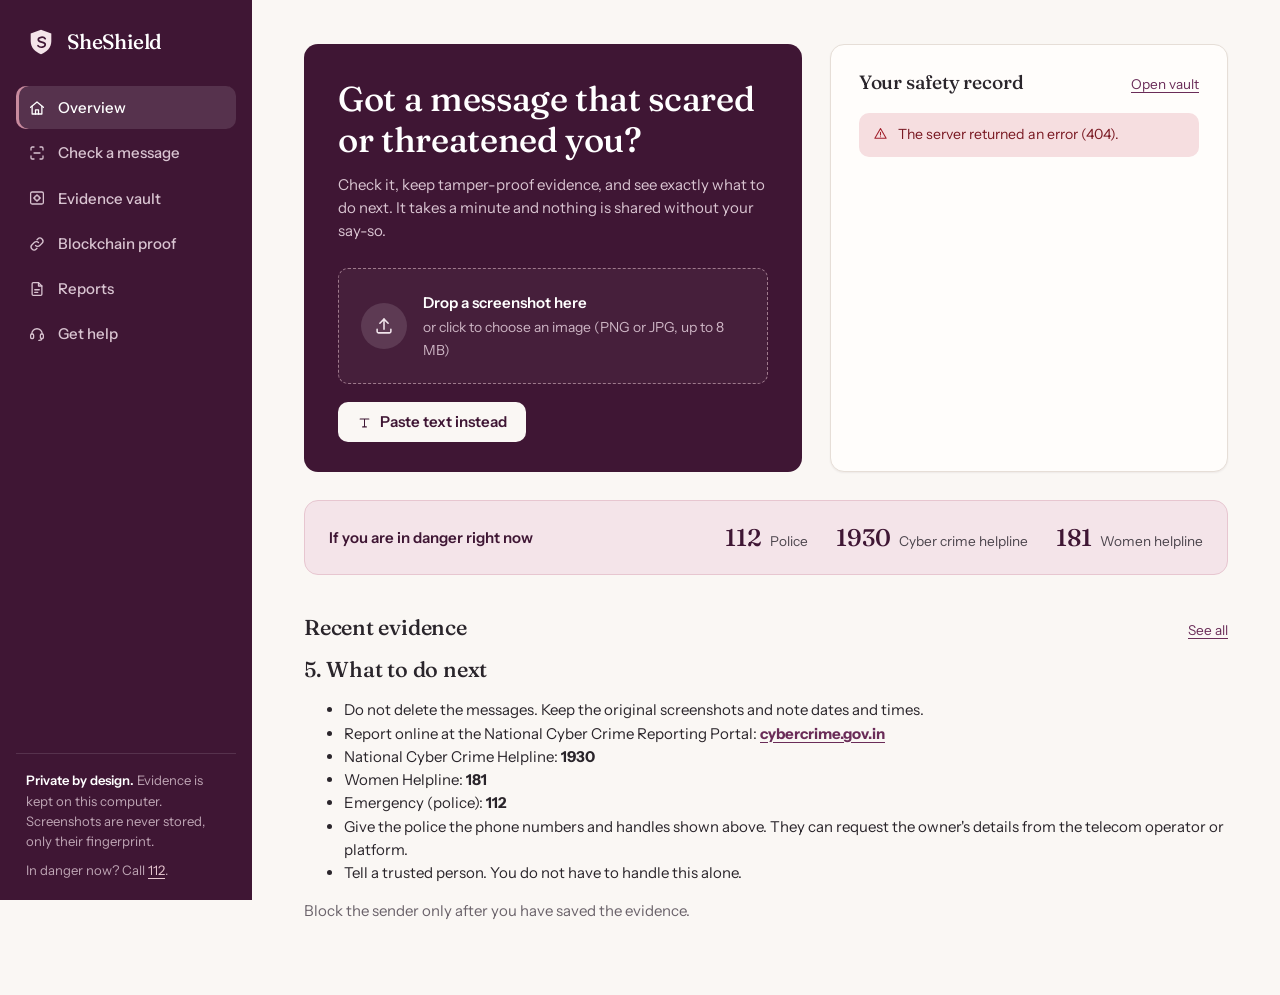
==== commit 252ae59d: "Merge teammate changes" ====
--- a/index.html
+++ b/index.html
@@ -2,109 +2,245 @@
 <html lang="en">
 <head>
 <meta charset="UTF-8">
-<meta name="viewport" content="width=device-width, initial-scale=1">
-<title>SheShield</title>
-<style>
-  :root { --bg:#faf7fc; --card:#fff; --ink:#2b2236; --muted:#6b6478;
-          --brand:#7b3fbf; --line:#e6dff0;
-          --none:#2e9e5b; --low:#d9a400; --medium:#e07b00; --high:#d62839; }
-  * { box-sizing: border-box; }
-  body { margin:0; font-family: system-ui, Segoe UI, Arial, sans-serif;
-         background:var(--bg); color:var(--ink); line-height:1.45; }
-  header { background:var(--brand); color:#fff; padding:16px; }
-  header h1 { margin:0; font-size:1.4rem; }
-  header p { margin:4px 0 0; font-size:.9rem; opacity:.9; }
-  main { max-width:760px; margin:0 auto; padding:12px; }
-  .card { background:var(--card); border:1px solid var(--line);
-          border-radius:12px; padding:14px; margin:12px 0; }
-  h2 { margin:0 0 10px; font-size:1.05rem; }
-  h3 { margin:12px 0 4px; font-size:.95rem; }
-  textarea { width:100%; min-height:110px; padding:10px; font-size:1rem;
-             border:1px solid var(--line); border-radius:8px; resize:vertical; }
-  input[type=file] { width:100%; padding:8px; border:1px dashed var(--brand);
-                     border-radius:8px; background:#fcfaff; }
-  img.preview { max-width:100%; max-height:260px; border-radius:8px;
-                margin-top:10px; border:1px solid var(--line); display:none; }
-  .row { display:flex; flex-wrap:wrap; gap:8px; margin-top:10px; }
-  button { background:var(--brand); color:#fff; border:0; border-radius:8px;
-           padding:10px 14px; font-size:.95rem; cursor:pointer; flex:1 1 auto; }
-  button.alt { background:#fff; color:var(--brand); border:1px solid var(--brand); }
-  button:disabled { opacity:.5; }
-  .badge { display:inline-block; color:#fff; padding:4px 12px;
-           border-radius:999px; font-weight:600; text-transform:uppercase; }
-  .sev-none{background:var(--none)} .sev-low{background:var(--low)}
-  .sev-medium{background:var(--medium)} .sev-high{background:var(--high)}
-  .muted { color:var(--muted); font-size:.85rem; }
-  ul { margin:6px 0 0; padding-left:20px; }
-  .ev { border-top:1px solid var(--line); padding:8px 0; font-size:.9rem;
-        white-space:pre-wrap; }
-  .hash { font-family:Consolas, monospace; font-size:.78rem; color:var(--muted);
-          word-break:break-all; }
-  .ok { color:var(--none); font-weight:600; }
-  .bad { color:var(--high); font-weight:600; }
-  .help li { margin-bottom:6px; }
-  .idbox { background:#f6f0fb; border-radius:8px; padding:10px; margin-top:8px;
-           font-size:.9rem; }
-  .idbox div { margin:3px 0; word-break:break-all; }
-  .warn { background:#fff6e5; border:1px solid #f0d9a8; border-radius:8px;
-          padding:8px; font-size:.82rem; margin-top:8px; }
-  a { color:var(--brand); }
-  footer { text-align:center; padding:16px; }
-</style>
+<meta name="viewport" content="width=device-width, initial-scale=1, viewport-fit=cover">
+<meta name="theme-color" content="#3F1634">
+<title>SheShield: keep proof, know your next step</title>
+<link rel="icon" href="data:image/svg+xml,%3Csvg xmlns='http://www.w3.org/2000/svg' viewBox='0 0 32 32'%3E%3Cpath d='M16 3l11 4v8c0 7-4.600 11.500-11 14C9.600 26.500 5 22 5 15V7z' fill='%233F1634'/%3E%3Cpath d='M20.500 12.500c-.8-1.200-2.600-1.800-4.400-1.500-2 .3-3 1.500-3 2.700 0 3.500 7.400 1.400 7.400 5 0 1.300-1.200 2.500-3.200 2.800-1.800.3-3.600-.4-4.500-1.500' fill='none' stroke='%23F4E4E9' stroke-width='1.800' stroke-linecap='round'/%3E%3C/svg%3E">
+<link rel="stylesheet" href="/static/style.css">
 </head>
 <body>
-<header>
-  <h1>SheShield</h1>
-  <p>Upload a screenshot or paste a message. Keep tamper-proof evidence. Know your next steps.</p>
+
+<svg width="0" height="0" style="position:absolute" aria-hidden="true">
+  <defs>
+    <symbol id="i-home" viewBox="0 0 24 24"><path d="M3.500 11 12 4l8.500 7"/><path d="M5.500 9.500V20h13V9.500"/><path d="M10 20v-5.500h4V20"/></symbol>
+    <symbol id="i-scan" viewBox="0 0 24 24"><path d="M4 8V5.500A1.500 1.500 0 0 1 5.500 4H8"/><path d="M16 4h2.500A1.500 1.500 0 0 1 20 5.500V8"/><path d="M20 16v2.500a1.500 1.500 0 0 1-1.500 1.500H16"/><path d="M8 20H5.500A1.500 1.500 0 0 1 4 18.500V16"/><path d="M8 12h8"/></symbol>
+    <symbol id="i-vault" viewBox="0 0 24 24"><rect x="3.500" y="4" width="17" height="16" rx="2"/><circle cx="12" cy="12" r="3.200"/><path d="M12 8.800V7.500M12 16.500v-1.300M8.800 12H7.500M16.500 12h-1.300"/></symbol>
+    <symbol id="i-chain" viewBox="0 0 24 24"><path d="M10 14a4 4 0 0 0 5.700 0l3-3a4 4 0 0 0-5.700-5.700l-1 1"/><path d="M14 10a4 4 0 0 0-5.700 0l-3 3a4 4 0 0 0 5.700 5.700l1-1"/></symbol>
+    <symbol id="i-file" viewBox="0 0 24 24"><path d="M14 3.500H7A1.500 1.500 0 0 0 5.500 5v14A1.500 1.500 0 0 0 7 20.500h10a1.500 1.500 0 0 0 1.500-1.500V8z"/><path d="M14 3.500V8h4.500"/><path d="M9 13h6M9 16.500h4"/></symbol>
+    <symbol id="i-help" viewBox="0 0 24 24"><path d="M5 12a7 7 0 0 1 14 0"/><rect x="3.500" y="12" width="4" height="6" rx="1.500"/><rect x="16.500" y="12" width="4" height="6" rx="1.500"/><path d="M18.500 18c0 1.700-1.800 2.500-4 2.500"/></symbol>
+    <symbol id="i-upload" viewBox="0 0 24 24"><path d="M12 15.500V4.500"/><path d="m7.500 9 4.500-4.500L16.500 9"/><path d="M4.500 15.500V18A1.500 1.500 0 0 0 6 19.500h12a1.500 1.500 0 0 0 1.500-1.500v-2.500"/></symbol>
+    <symbol id="i-check" viewBox="0 0 24 24"><path d="m5 12.500 4.500 4.500L19 7.500"/></symbol>
+    <symbol id="i-alert" viewBox="0 0 24 24"><path d="M12 4 3 19.500h18z"/><path d="M12 10v4.500M12 17.200v.1"/></symbol>
+    <symbol id="i-info" viewBox="0 0 24 24"><circle cx="12" cy="12" r="8.500"/><path d="M12 11v5M12 8v.1"/></symbol>
+    <symbol id="i-x" viewBox="0 0 24 24"><path d="m6 6 12 12M18 6 6 18"/></symbol>
+    <symbol id="i-copy" viewBox="0 0 24 24"><rect x="8.500" y="8.500" width="11" height="11" rx="2"/><path d="M15.500 8.500V6A1.500 1.500 0 0 0 14 4.500H6A1.500 1.500 0 0 0 4.500 6v8A1.500 1.500 0 0 0 6 15.500h2.500"/></symbol>
+    <symbol id="i-external" viewBox="0 0 24 24"><path d="M14 4.500h5.500V10"/><path d="m19.500 4.500-8 8"/><path d="M17.500 14v4A1.500 1.500 0 0 1 16 19.500H6A1.500 1.500 0 0 1 4.500 18V8A1.500 1.500 0 0 1 6 6.500h4"/></symbol>
+    <symbol id="i-wallet" viewBox="0 0 24 24"><path d="M5.500 7.500h12A1.500 1.500 0 0 1 19 9v1.500"/><path d="M5.500 7.500A1.500 1.500 0 0 1 7 6h9.500"/><rect x="3.500" y="7.500" width="17" height="12" rx="2"/><path d="M16 13.500h4.500"/></symbol>
+    <symbol id="i-chevron" viewBox="0 0 24 24"><path d="m9.500 6 6 6-6 6"/></symbol>
+    <symbol id="i-clock" viewBox="0 0 24 24"><circle cx="12" cy="12" r="8.500"/><path d="M12 7.500V12l3 2"/></symbol>
+    <symbol id="i-download" viewBox="0 0 24 24"><path d="M12 4.500v11"/><path d="m7.500 11 4.500 4.500 4.500-4.500"/><path d="M4.500 15.500V18A1.500 1.500 0 0 0 6 19.500h12a1.500 1.500 0 0 0 1.500-1.500v-2.500"/></symbol>
+    <symbol id="i-eye" viewBox="0 0 24 24"><path d="M2.500 12S6 5.500 12 5.500 21.500 12 21.500 12 18 18.500 12 18.500 2.500 12 2.500 12z"/><circle cx="12" cy="12" r="2.800"/></symbol>
+    <symbol id="i-lock" viewBox="0 0 24 24"><rect x="5" y="10.500" width="14" height="9.500" rx="2"/><path d="M8 10.500V8a4 4 0 0 1 8 0v2.500"/></symbol>
+    <symbol id="i-phone" viewBox="0 0 24 24"><path d="M6.500 4h3l1.500 4-2 1.300a10 10 0 0 0 5.700 5.700L16 13l4 1.500v3a2 2 0 0 1-2 2A14.500 14.500 0 0 1 4.500 6a2 2 0 0 1 2-2z"/></symbol>
+    <symbol id="i-image" viewBox="0 0 24 24"><rect x="3.500" y="4.500" width="17" height="15" rx="2"/><circle cx="9" cy="10" r="1.500"/><path d="m20.500 16-4.500-4.500L7 19.500"/></symbol>
+    <symbol id="i-text" viewBox="0 0 24 24"><path d="M5 6.500h14M12 6.500V19M9 19h6"/></symbol>
+    <symbol id="i-refresh" viewBox="0 0 24 24"><path d="M19.500 12a7.500 7.500 0 1 1-2.200-5.300"/><path d="M19.500 4.500V8.500H15.500"/></symbol>
+  </defs>
+</svg>
+
+<aside class="side" aria-label="Main navigation">
+  <a class="brand" href="#/overview" aria-label="SheShield home">
+    <svg viewBox="0 0 32 32" aria-hidden="true"><path d="M16 3l11 4v8c0 7-4.600 11.500-11 14C9.600 26.500 5 22 5 15V7z" fill="#F4E4E9"/><path d="M20.500 12.500c-.8-1.200-2.600-1.800-4.400-1.500-2 .3-3 1.500-3 2.700 0 3.500 7.400 1.400 7.400 5 0 1.300-1.200 2.500-3.200 2.800-1.800.3-3.600-.4-4.500-1.500" fill="none" stroke="#3F1634" stroke-width="1.800" stroke-linecap="round"/></svg>
+    <span>SheShield</span>
+  </a>
+  <nav class="nav">
+    <a href="#/overview" data-route="overview"><svg class="ic"><use href="#i-home"/></svg>Overview</a>
+    <a href="#/scan" data-route="scan"><svg class="ic"><use href="#i-scan"/></svg>Check a message</a>
+    <a href="#/vault" data-route="vault"><svg class="ic"><use href="#i-vault"/></svg>Evidence vault</a>
+    <a href="#/proof" data-route="proof"><svg class="ic"><use href="#i-chain"/></svg>Blockchain proof</a>
+    <a href="#/reports" data-route="reports"><svg class="ic"><use href="#i-file"/></svg>Reports</a>
+    <a href="#/help" data-route="help"><svg class="ic"><use href="#i-help"/></svg>Get help</a>
+  </nav>
+  <div class="side-foot">
+    <p><b>Private by design.</b> Evidence is kept on this computer. Screenshots are never stored, only their fingerprint.</p>
+    <p style="margin-top:8px">In danger now? Call <a href="tel:112">112</a>.</p>
+  </div>
+</aside>
+
+<header class="topbar">
+  <a class="brand" href="#/overview" aria-label="SheShield home">
+    <svg viewBox="0 0 32 32" aria-hidden="true"><path d="M16 3l11 4v8c0 7-4.600 11.500-11 14C9.600 26.500 5 22 5 15V7z" fill="#F4E4E9"/><path d="M20.500 12.500c-.8-1.200-2.600-1.800-4.400-1.500-2 .3-3 1.500-3 2.700 0 3.500 7.400 1.400 7.400 5 0 1.300-1.200 2.500-3.200 2.800-1.800.3-3.600-.4-4.500-1.500" fill="none" stroke="#3F1634" stroke-width="1.800" stroke-linecap="round"/></svg>
+    <span>SheShield</span>
+  </a>
+  <a class="help-link" href="#/help"><svg class="ic ic-sm"><use href="#i-help"/></svg>Get help</a>
 </header>
-
-<main>
-  <section class="card">
-    <h2>1. Upload a screenshot</h2>
-    <input type="file" id="file" accept="image/*" onchange="onFile()">
-    <img id="preview" class="preview" alt="Screenshot preview">
-    <div class="row">
-      <button id="btnRead" onclick="readImage()" disabled>Read screenshot</button>
-      <button id="btnClear" class="alt" onclick="clearImage()" disabled>Remove screenshot</button>
-    </div>
-    <p class="muted">The image itself is not stored. Only the extracted text, details found in it, and the image's fingerprint (hash) are kept.</p>
-  </section>
-
-  <section class="card">
-    <h2>2. Or paste a message</h2>
-    <textarea id="msg" placeholder="Paste a message here (English, Hindi or Kannada). Text read from a screenshot appears here and can be corrected."></textarea>
-    <div class="row">
-      <button id="btnAnalyze" onclick="doAnalyze()">Analyze</button>
-      <button id="btnSave" class="alt" onclick="doSave()" disabled>Save to vault</button>
-    </div>
-    <p class="muted">Results are likelihoods, not verdicts. Only you decide what to do next.</p>
-  </section>
-
-  <section class="card" id="resultCard" style="display:none">
-    <h2>Result</h2>
-    <div id="result"></div>
-    <div id="idsBox"></div>
-  </section>
-
-  <section class="card">
-    <h2>3. Evidence vault</h2>
-    <div class="row">
-      <button onclick="doVerify()">Verify vault</button>
-      <button class="alt" onclick="loadVault()">Refresh list</button>
-      <button class="alt" onclick="downloadReport()">Download report (PDF)</button>
-    </div>
-    <p id="verifyMsg" class="muted"></p>
+<nav class="tabbar" aria-label="Main navigation">
+  <a href="#/overview" data-route="overview"><svg class="ic"><use href="#i-home"/></svg>Home</a>
+  <a href="#/scan" data-route="scan"><svg class="ic"><use href="#i-scan"/></svg>Check</a>
+  <a href="#/vault" data-route="vault"><svg class="ic"><use href="#i-vault"/></svg>Vault</a>
+  <a href="#/proof" data-route="proof"><svg class="ic"><use href="#i-chain"/></svg>Proof</a>
+  <a href="#/reports" data-route="reports"><svg class="ic"><use href="#i-file"/></svg>Reports</a>
+</nav>
+
+<main class="main" id="main" tabindex="-1">
+  <div id="offline" class="note err" hidden style="margin-bottom:20px"></div>
+
+  <section class="view" id="view-overview" data-view="overview" hidden>
+    <div class="hero">
+      <div class="console">
+        <h1>Got a message that scared or threatened you?</h1>
+        <p class="lede">Check it, keep tamper-proof evidence, and see exactly what to do next. It takes a minute and nothing is shared without your say-so.</p>
+        <label class="drop-mini" id="overviewDrop" for="overviewFile" tabindex="0">
+          <span class="ic-wrap"><svg class="ic ic-lg"><use href="#i-upload"/></svg></span>
+          <span>
+            <strong>Drop a screenshot here</strong>
+            <span class="sub">or click to choose an image (PNG or JPG, up to 8 MB)</span>
+          </span>
+        </label>
+        <input type="file" id="overviewFile" accept="image/*" hidden>
+        <div class="btn-row">
+          <a class="btn btn-light" href="#/scan"><svg class="ic ic-sm"><use href="#i-text"/></svg>Paste text instead</a>
+        </div>
+      </div>
+
+      <div class="panel record" aria-live="polite">
+        <div class="panel-head" style="margin:0">
+          <h2>Your safety record</h2>
+          <a class="small" href="#/vault">Open vault</a>
+        </div>
+        <div id="ovStats"></div>
+      </div>
+    </div>
+
+    <div class="urgent">
+      <p>If you are in danger right now</p>
+      <a href="tel:112"><b>112</b><span>Police</span></a>
+      <a href="tel:1930"><b>1930</b><span>Cyber crime helpline</span></a>
+      <a href="tel:181"><b>181</b><span>Women helpline</span></a>
+    </div>
+
+    <div class="section">
+      <div class="panel-head">
+        <h2>Recent evidence</h2>
+        <a class="small" href="#/vault">See all</a>
+      </div>
+      <div id="ovRecent"></div>
+    </div>
+  </section>
+
+  <section class="view" id="view-scan" data-view="scan" hidden>
+    <div class="page-head">
+      <h1>Check a message</h1>
+      <p>Upload a screenshot or paste the text. SheShield looks for threats, blackmail and harassment, then shows what to do about it.</p>
+    </div>
+
+    <div class="grid-2">
+      <div class="panel panel-pad">
+        <div class="seg" role="tablist" aria-label="How do you want to add the message?">
+          <button role="tab" id="tabImg" aria-selected="true" aria-controls="paneImg"><svg class="ic ic-sm"><use href="#i-image"/></svg>Screenshot</button>
+          <button role="tab" id="tabTxt" aria-selected="false" aria-controls="paneTxt"><svg class="ic ic-sm"><use href="#i-text"/></svg>Type or paste</button>
+        </div>
+
+        <div id="paneImg" role="tabpanel" aria-labelledby="tabImg">
+          <div id="dropzone" class="dropzone" tabindex="0" role="button" aria-label="Choose or drop a screenshot">
+            <div class="ic-wrap"><svg class="ic ic-lg"><use href="#i-upload"/></svg></div>
+            <strong>Drop a screenshot here, or click to choose</strong>
+            <p class="sub">PNG or JPG, up to 8 MB. You can also paste an image with Ctrl+V.</p>
+          </div>
+          <input type="file" id="file" accept="image/*" hidden>
+          <div id="previewBox" hidden>
+            <div class="preview">
+              <img id="previewImg" alt="Preview of the chosen screenshot">
+              <div class="meta">
+                <div class="name" id="previewName"></div>
+                <div class="muted small" id="previewSize"></div>
+                <div class="btn-row" style="margin-top:10px">
+                  <button class="btn btn-primary btn-sm" id="btnRead" type="button">Read text from screenshot</button>
+                  <button class="btn btn-ghost btn-sm" id="btnClear" type="button">Remove</button>
+                </div>
+              </div>
+            </div>
+          </div>
+          <p class="muted small" style="margin-top:14px">The image itself is never stored. Only the text found in it, the details detected, and the image's fingerprint (a SHA-256 hash) are kept.</p>
+        </div>
+
+        <div id="paneTxt" role="tabpanel" aria-labelledby="tabTxt" hidden></div>
+
+        <div id="textWrap" style="margin-top:20px" hidden>
+          <label class="field" for="msg">Message text <span class="hint" id="msgHint">English, Hindi or Kannada</span></label>
+          <textarea class="input" id="msg" placeholder="Paste the message here"></textarea>
+          <div class="note warn" id="ocrNote" style="margin-top:10px" hidden>
+            <svg class="ic ic-sm"><use href="#i-alert"/></svg>
+            <span>This text was read automatically from your screenshot and may contain mistakes. Check it against the image and correct anything that looks wrong, then analyze again.</span>
+          </div>
+          <div class="btn-row" style="margin-top:14px">
+            <button class="btn btn-primary" id="btnAnalyze" type="button">Analyze message</button>
+            <button class="btn btn-secondary" id="btnSave" type="button" disabled><svg class="ic ic-sm"><use href="#i-vault"/></svg>Save to vault</button>
+          </div>
+          <p class="muted small" style="margin-top:12px">Results are likelihoods, not verdicts. You decide what happens next.</p>
+        </div>
+      </div>
+
+      <div class="panel panel-pad" id="resultPanel" aria-live="polite"></div>
+    </div>
+  </section>
+
+  <section class="view" id="view-vault" data-view="vault" hidden>
+    <div class="page-head">
+      <h1>Evidence vault</h1>
+      <p>A private archive on this computer. Every record is linked to the one before it, so a change to any saved item can be detected.</p>
+    </div>
+
+    <div class="panel vault-top" id="vaultTop"></div>
+
+    <div class="panel scope" style="margin-top:18px">
+      <div>
+        <h3><svg class="ic ic-sm"><use href="#i-vault"/></svg>What is stored</h3>
+        <ul>
+          <li>The message text, severity and score</li>
+          <li>The time it was saved (UTC)</li>
+          <li>A fingerprint of the screenshot, if there was one</li>
+          <li>Phone numbers, links and handles found in it</li>
+          <li>The screenshot image itself is not stored</li>
+        </ul>
+      </div>
+      <div>
+        <h3><svg class="ic ic-sm"><use href="#i-check"/></svg>What verification proves</h3>
+        <ul>
+          <li>Saved records have not been edited, removed or reordered since saving</li>
+          <li>It does not prove who sent a message</li>
+          <li>It does not prove the screenshot is genuine</li>
+          <li>Blockchain anchoring adds an outside timestamp. See Blockchain proof</li>
+        </ul>
+      </div>
+    </div>
+
+    <div class="toolbar">
+      <h2>Saved evidence</h2>
+      <label class="sr-only" for="sevFilter">Filter by severity</label>
+      <select class="input" id="sevFilter">
+        <option value="all">All severities</option>
+        <option value="high">High risk</option>
+        <option value="medium">Concerning</option>
+        <option value="low">Low concern</option>
+        <option value="none">No patterns found</option>
+      </select>
+      <button class="btn btn-secondary btn-sm" id="btnVerify" type="button"><svg class="ic ic-sm"><use href="#i-refresh"/></svg>Verify now</button>
+    </div>
     <div id="vaultList"></div>
   </section>
 
-  <section class="card">
-    <h2>4. Blockchain anchor (Ethereum Sepolia testnet)</h2>
-    <p class="muted">Publishes only the latest vault hash to a public blockchain, so the proof exists outside this computer. No message text, names or images are sent.</p>
-    <div class="row">
-      <button onclick="doAnchor()">Anchor latest hash</button>
-      <button class="alt" onclick="showAnchor()">Check anchor</button>
-    </div>
-    <div id="anchorMsg" style="margin-top:10px"></div>
+  <section class="view" id="view-proof" data-view="proof" hidden>
+    <div class="page-head">
+      <h1>Blockchain proof</h1>
+      <p>Publish a fingerprint of your vault to a public blockchain. Anyone can later see that your evidence existed at that time. Your messages, names and images are never sent.</p>
+    </div>
+
+    <div class="panel" id="proofStatus"></div>
+
+    <div class="panel steps" id="proofSteps" style="margin-top:18px"></div>
+
+    <div class="grid-2" style="margin-top:28px">
+      <div class="panel panel-pad" id="proofAnchor"></div>
+      <div class="panel panel-pad">
+        <h2 style="margin-bottom:10px">How this works</h2>
+        <div class="guide">
+          <div><span class="n">i</span><div><h3>Fingerprint, not content</h3><p>Only the latest vault hash, a 64-character code, is published. It cannot be turned back into your messages.</p></div></div>
+          <div><span class="n">ii</span><div><h3>Test network</h3><p>This app uses Ethereum Sepolia, a practice network. Transactions use free test coins, never real money.</p></div></div>
+          <div><span class="n">iii</span><div><h3>Checked, not assumed</h3><p>A record is only marked verified after your wallet reads the transaction from the network and its data matches your vault.</p></div></div>
+        </div>
+      </div>
+    </div>
   </section>
 
   <section class="card help">
@@ -119,333 +255,91 @@
       <li>Tell a trusted person. You do not have to handle this alone.</li>
     </ul>
     <p class="muted">Block the sender only after you have saved the evidence.</p>
+
+  <section class="view" id="view-reports" data-view="reports" hidden>
+    <div class="page-head">
+      <h1>Complaint report</h1>
+      <p>Create a PDF you can hand to the police or upload to the cyber crime portal. It is built from what is in your vault right now.</p>
+    </div>
+
+    <div class="report-layout">
+      <div class="panel panel-pad">
+        <h2>Report contents</h2>
+        <ul class="includes">
+          <li><svg class="ic ic-sm"><use href="#i-check"/></svg>Summary with highest severity and vault integrity result</li>
+          <li><svg class="ic ic-sm"><use href="#i-check"/></svg>Timeline of every saved item</li>
+          <li><svg class="ic ic-sm"><use href="#i-check"/></svg>Full evidence text with hashes</li>
+          <li><svg class="ic ic-sm"><use href="#i-check"/></svg>Blockchain transaction reference, if you anchored</li>
+          <li><svg class="ic ic-sm"><use href="#i-check"/></svg>Reporting steps and helpline numbers</li>
+        </ul>
+        <hr class="rule">
+        <div id="reportState"></div>
+        <div class="btn-row" style="margin-top:16px">
+          <button class="btn btn-primary" id="btnPreview" type="button"><svg class="ic ic-sm"><use href="#i-eye"/></svg>Preview report</button>
+          <button class="btn btn-secondary" id="btnDownload" type="button"><svg class="ic ic-sm"><use href="#i-download"/></svg>Download PDF</button>
+        </div>
+        <p class="muted small" style="margin-top:14px">The report contains no names of accused people. SheShield never identifies who owns a number or account.</p>
+      </div>
+
+      <div class="pdf-frame" id="pdfFrame">
+        <div class="pdf-placeholder" id="pdfPlaceholder">
+          <div>
+            <svg class="ic ic-lg" style="margin-bottom:10px"><use href="#i-file"/></svg>
+            <h3 style="color:var(--ink);margin-bottom:6px">No preview yet</h3>
+            <p class="small">Choose Preview report to see the PDF here.</p>
+          </div>
+        </div>
+      </div>
+    </div>
+  </section>
+
+  <section class="view" id="view-help" data-view="help" hidden>
+    <div class="page-head">
+      <h1>Get help</h1>
+      <p>You do not have to handle this alone. These services are free in India.</p>
+    </div>
+
+    <div class="contacts">
+      <a class="panel contact" href="tel:112"><b>112</b><span>Emergency</span><small>Police. Call if you feel unsafe right now.</small></a>
+      <a class="panel contact" href="tel:1930"><b>1930</b><span>Cyber crime helpline</span><small>Report online fraud, blackmail and abuse.</small></a>
+      <a class="panel contact" href="tel:181"><b>181</b><span>Women helpline</span><small>Support and guidance, any time.</small></a>
+    </div>
+
+    <div class="grid-2" style="margin-top:32px">
+      <div class="panel panel-pad">
+        <h2 style="margin-bottom:6px">What to do next</h2>
+        <div class="guide">
+          <div><span class="n">1</span><div><h3>Keep everything</h3><p>Do not delete the messages. Keep the original screenshots and note the dates and times.</p></div></div>
+          <div><span class="n">2</span><div><h3>Save it to the vault</h3><p>Do this before you block anyone. Blocking can make the chat harder to recover.</p></div></div>
+          <div><span class="n">3</span><div><h3>Report it</h3><p>File online at the National Cyber Crime Reporting Portal, or call 1930.</p></div></div>
+          <div><span class="n">4</span><div><h3>Give the police your report</h3><p>They can ask the telecom operator or platform for the real owner of a number or account.</p></div></div>
+          <div><span class="n">5</span><div><h3>Tell someone you trust</h3><p>A friend, family member or counsellor can support you through this.</p></div></div>
+        </div>
+      </div>
+      <div class="stack">
+        <div class="panel panel-pad">
+          <h2 style="margin-bottom:10px">Official portals</h2>
+          <div class="stack">
+            <a class="btn btn-secondary" style="justify-content:space-between;width:100%" href="https://cybercrime.gov.in" target="_blank" rel="noopener">cybercrime.gov.in<svg class="ic ic-sm"><use href="#i-external"/></svg></a>
+            <a class="btn btn-secondary" style="justify-content:space-between;width:100%" href="https://sancharsaathi.gov.in" target="_blank" rel="noopener">sancharsaathi.gov.in<svg class="ic ic-sm"><use href="#i-external"/></svg></a>
+          </div>
+          <p class="muted small" style="margin-top:12px">Sanchar Saathi lets you report suspected misuse of a phone number.</p>
+        </div>
+        <div class="note info"><svg class="ic ic-sm"><use href="#i-info"/></svg><span>SheShield shows what is visible in a screenshot. It cannot identify who owns a number or account, and numbers can be spoofed.</span></div>
+      </div>
+    </div>
   </section>
 </main>
 
-<footer class="muted">SheShield. Consent first, no public naming, data minimization.</footer>
-
-<script>
-// ====== PASTE YOUR SEPOLIA CONTRACT ADDRESS BETWEEN THE QUOTES ======
-var ANCHOR_CONTRACT = "0xe3Ae90d99E429e3b7B577cD91B4eAB2EF990f7DF";
-// =====================================================================
-var SEPOLIA_CHAIN = "0xaa36a7";
-var ANCHOR_SELECTOR = "0x921ee94f";   // anchor(string)
-
-var currentImage = null;
-
-function esc(s) {
-  return String(s).replace(/[&<>"']/g, function (c) {
-    return {"&":"&amp;","<":"&lt;",">":"&gt;",'"':"&quot;","'":"&#39;"}[c];
-  });
-}
-
-async function api(path, method, body) {
-  var opts = { method: method || "GET", headers: {} };
-  if (body) {
-    opts.headers["Content-Type"] = "application/json";
-    opts.body = JSON.stringify(body);
-  }
-  var res = await fetch(path, opts);
-  if (!res.ok) {
-    var detail = "";
-    try { detail = (await res.json()).detail || ""; } catch (e) {}
-    throw new Error(detail || ("Server error " + res.status));
-  }
-  return res.json();
-}
-
-function findingText(f) {
-  if (typeof f === "string") return f;
-  if (f && typeof f === "object") {
-    var parts = [];
-    for (var k in f) {
-      if (f[k] !== null && f[k] !== undefined && f[k] !== "") {
-        parts.push(k + ": " + (typeof f[k] === "object" ? JSON.stringify(f[k]) : f[k]));
-      }
-    }
-    return parts.join(" | ");
-  }
-  return String(f);
-}
-
-function renderAnalysis(r) {
-  var sev = r.severity || "none";
-  var html = '<span class="badge sev-' + esc(sev) + '">' + esc(sev) + '</span>';
-  html += ' &nbsp; Score: <b>' + esc(r.score) + '/100</b>';
-  if (r.ml_probability !== undefined) {
-    html += '<p class="muted">AI toxicity likelihood: ' +
-            Math.round(r.ml_probability * 100) + '%</p>';
-  }
-  var findings = r.findings || [];
-  if (findings.length) {
-    html += '<p><b>Why this was flagged:</b></p><ul>';
-    findings.forEach(function (f) { html += '<li>' + esc(findingText(f)) + '</li>'; });
-    html += '</ul>';
-  } else {
-    html += '<p class="muted">No harassment patterns found by the rules.</p>';
-  }
-  if (sev === "high" || sev === "medium") {
-    html += '<p><b>Suggested next step:</b> save this to the vault, then see the reporting steps below.</p>';
-  }
-  document.getElementById("result").innerHTML = html;
-  document.getElementById("resultCard").style.display = "block";
-  document.getElementById("btnSave").disabled = false;
-}
-
-function renderIdentifiers(ids) {
-  var box = document.getElementById("idsBox");
-  if (!ids) { box.innerHTML = ""; return; }
-  var html = "";
-  var phones = ids.phones || [];
-  var others = [["Emails", ids.emails], ["UPI IDs", ids.upi_ids],
-                ["Links", ids.urls], ["Handles", ids.handles]];
-  var any = phones.length > 0;
-  others.forEach(function (o) { if (o[1] && o[1].length) any = true; });
-
-  html += '<h3>Details found in the screenshot</h3>';
-  if (!any) {
-    html += '<p class="muted">No phone numbers, emails, links or handles were found. ' +
-            'If one is visible in the image, type it into the box above.</p>';
-  } else {
-    html += '<div class="idbox">';
-    phones.forEach(function (p) {
-      html += '<div><b>Phone:</b> ' + esc(p.display) +
-              (p.valid ? '' : ' <span class="muted">(format looks invalid)</span>') +
-              '<br><span class="muted">Registered region: ' + esc(p.region || "unknown") +
-              (p.carrier ? ' | Original carrier: ' + esc(p.carrier) : '') + '</span></div>';
-    });
-    others.forEach(function (o) {
-      (o[1] || []).forEach(function (v) {
-        html += '<div><b>' + o[0] + ':</b> ' + esc(v) + '</div>';
-      });
-    });
-    html += '</div>';
-    html += '<div class="warn">SheShield shows what is visible in the screenshot. It does not and cannot ' +
-            'identify who owns a number or account. Region and carrier show only where the number was ' +
-            'first issued, and numbers can be spoofed or come from calling apps. The police can request the ' +
-            'real owner details from the telecom operator or platform. You can also report suspected ' +
-            'misuse at <b>sancharsaathi.gov.in</b>.</div>';
-  }
-  box.innerHTML = html;
-}
-
-function onFile() {
-  var f = document.getElementById("file").files[0];
-  var img = document.getElementById("preview");
-  if (!f) { clearImage(); return; }
-  img.src = URL.createObjectURL(f);
-  img.style.display = "block";
-  document.getElementById("btnRead").disabled = false;
-  document.getElementById("btnClear").disabled = false;
-}
-
-function clearImage() {
-  document.getElementById("file").value = "";
-  document.getElementById("preview").style.display = "none";
-  document.getElementById("btnRead").disabled = true;
-  document.getElementById("btnClear").disabled = true;
-  currentImage = null;
-  document.getElementById("idsBox").innerHTML = "";
-}
-
-async function readImage() {
-  var f = document.getElementById("file").files[0];
-  if (!f) return;
-  var btn = document.getElementById("btnRead");
-  btn.disabled = true; btn.textContent = "Reading...";
-  try {
-    var fd = new FormData();
-    fd.append("file", f);
-    var res = await fetch("/analyze-image", { method: "POST", body: fd });
-    if (!res.ok) {
-      var detail = "";
-      try { detail = (await res.json()).detail || ""; } catch (e) {}
-      throw new Error(detail || ("Server error " + res.status));
-    }
-    var r = await res.json();
-    document.getElementById("msg").value = r.text || "";
-    currentImage = { sha: r.image_sha256, identifiers: r.identifiers || {} };
-    if (!r.text) {
-      alert("No text could be read from this image. Try a clearer screenshot, or type the message.");
-      document.getElementById("resultCard").style.display = "block";
-      document.getElementById("result").innerHTML =
-        '<p class="muted">No text found. Image fingerprint: <span class="hash">' +
-        esc(r.image_sha256) + '</span></p>';
-      document.getElementById("idsBox").innerHTML = "";
-      document.getElementById("btnSave").disabled = true;
-    } else {
-      renderAnalysis(r.analysis);
-      renderIdentifiers(r.identifiers);
-    }
-  } catch (e) {
-    alert("Could not read screenshot: " + e.message);
-  } finally {
-    btn.disabled = false; btn.textContent = "Read screenshot";
-  }
-}
-
-async function doAnalyze() {
-  var text = document.getElementById("msg").value.trim();
-  if (!text) { alert("Please paste a message or upload a screenshot first."); return; }
-  var btn = document.getElementById("btnAnalyze");
-  btn.disabled = true; btn.textContent = "Analyzing...";
-  try {
-    var r = await api("/analyze", "POST", { text: text });
-    renderAnalysis(r);
-  } catch (e) {
-    alert("Could not analyze: " + e.message);
-  } finally {
-    btn.disabled = false; btn.textContent = "Analyze";
-  }
-}
-
-async function doSave() {
-  var text = document.getElementById("msg").value.trim();
-  if (!text) return;
-  try {
-    var r;
-    if (currentImage) {
-      r = await api("/vault/image", "POST", {
-        text: text,
-        image_sha256: currentImage.sha,
-        identifiers: currentImage.identifiers
-      });
-    } else {
-      r = await api("/vault", "POST", { text: text });
-    }
-    document.getElementById("verifyMsg").innerHTML =
-      '<span class="ok">Saved to vault.</span> Hash: <span class="hash">' +
-      esc(r.hash || "") + '</span>';
-    await loadVault();
-  } catch (e) {
-    alert("Could not save: " + e.message);
-  }
-}
-
-async function doVerify() {
-  var el = document.getElementById("verifyMsg");
-  try {
-    var r = await api("/vault/verify");
-    if (r.ok) {
-      el.innerHTML = '<span class="ok">Vault intact.</span> Items checked: ' +
-                     esc(r.items_checked);
-    } else {
-      el.innerHTML = '<span class="bad">TAMPERING DETECTED</span> at evidence id ' +
-                     esc(r.tampered_at_id);
-    }
-  } catch (e) {
-    el.textContent = "Could not verify: " + e.message;
-  }
-}
-
-async function loadVault() {
-  var box = document.getElementById("vaultList");
-  try {
-    var items = await api("/vault");
-    if (!Array.isArray(items) || items.length === 0) {
-      box.innerHTML = '<p class="muted">No evidence saved yet.</p>';
-      return;
-    }
-    box.innerHTML = items.map(function (it) {
-      return '<div class="ev"><b>#' + esc(it.id) + '</b> ' +
-        '<span class="badge sev-' + esc(it.severity) + '" style="font-size:.7rem;padding:2px 8px">' +
-        esc(it.severity) + '</span> <span class="muted">' + esc(it.created_at) + '</span>' +
-        '<div>' + esc(it.content) + '</div>' +
-        '<div class="hash">hash: ' + esc(it.hash) + '</div></div>';
-    }).join("");
-  } catch (e) {
-    box.innerHTML = '<p class="bad">Could not load vault: ' + esc(e.message) + '</p>';
-  }
-}
-
-function downloadReport() {
-  window.open("/report", "_blank");
-}
-
-/* ---------- Blockchain anchor ---------- */
-
-function wordHex(n) {
-  return n.toString(16).padStart(64, "0");
-}
-
-function encodeAnchor(str) {
-  var bytes = new TextEncoder().encode(str);
-  var hex = "";
-  for (var i = 0; i < bytes.length; i++) {
-    hex += bytes[i].toString(16).padStart(2, "0");
-  }
-  var padded = hex;
-  while (padded.length % 64 !== 0) padded += "0";
-  return ANCHOR_SELECTOR + wordHex(32) + wordHex(bytes.length) + padded;
-}
-
-async function doAnchor() {
-  var msg = document.getElementById("anchorMsg");
-  if (!/^0x[0-9a-fA-F]{40}$/.test(ANCHOR_CONTRACT)) {
-    msg.innerHTML = '<span class="bad">Contract address is not set in index.html.</span>';
-    return;
-  }
-  if (!window.ethereum) {
-    msg.innerHTML = '<span class="bad">MetaMask not found. Install it or open this page in a browser with MetaMask.</span>';
-    return;
-  }
-  try {
-    var latest = await api("/vault/latest-hash");
-    if (!latest.hash) {
-      msg.innerHTML = '<span class="bad">Save some evidence to the vault first.</span>';
-      return;
-    }
-    var accounts = await window.ethereum.request({ method: "eth_requestAccounts" });
-    try {
-      await window.ethereum.request({
-        method: "wallet_switchEthereumChain",
-        params: [{ chainId: SEPOLIA_CHAIN }]
-      });
-    } catch (e) {
-      throw new Error("Please switch MetaMask to the Sepolia test network.");
-    }
-    msg.textContent = "Confirm the transaction in MetaMask...";
-    var tx = await window.ethereum.request({
-      method: "eth_sendTransaction",
-      params: [{
-        from: accounts[0],
-        to: ANCHOR_CONTRACT,
-        data: encodeAnchor(latest.hash)
-      }]
-    });
-    await api("/anchor", "POST", { tx_hash: tx, vault_hash: latest.hash });
-    await showAnchor();
-  } catch (e) {
-    msg.innerHTML = '<span class="bad">' + esc((e && e.message) || "Anchoring cancelled.") + '</span>';
-  }
-}
-
-async function showAnchor() {
-  var msg = document.getElementById("anchorMsg");
-  try {
-    var a = (await api("/anchor")).anchor;
-    if (!a) {
-      msg.innerHTML = '<p class="muted">Nothing anchored yet.</p>';
-      return;
-    }
-    var latest = await api("/vault/latest-hash");
-    var url = "https://sepolia.etherscan.io/tx/" + a.tx_hash;
-    var status = (latest.hash === a.vault_hash)
-      ? '<span class="ok">The latest vault hash matches the anchored hash.</span>'
-      : '<span class="bad">New evidence was added after the last anchor. Anchor again to cover it.</span>';
-    msg.innerHTML =
-      '<div class="idbox">' +
-      '<div><b>Anchored hash:</b> <span class="hash">' + esc(a.vault_hash) + '</span></div>' +
-      '<div><b>Transaction:</b> <a href="' + esc(url) + '" target="_blank" rel="noopener">' +
-      esc(a.tx_hash) + '</a></div>' +
-      '<div>' + status + '</div></div>';
-  } catch (e) {
-    msg.innerHTML = '<span class="bad">' + esc(e.message) + '</span>';
-  }
-}
-
-loadVault();
-showAnchor();
-</script>
+<div class="toasts" id="toasts" role="status" aria-live="polite"></div>
+<dialog class="dlg" id="dlg" aria-labelledby="dlgTitle">
+  <div class="dlg-body"><h2 id="dlgTitle"></h2><div class="content" id="dlgBody"></div></div>
+  <div class="dlg-foot">
+    <button class="btn btn-secondary" id="dlgCancel" type="button">Cancel</button>
+    <button class="btn btn-primary" id="dlgOk" type="button">Confirm</button>
+  </div>
+</dialog>
+
+<script src="/static/app.js"></script>
 </body>
-</html>+</html>
--- a/static/style.css
+++ b/static/style.css
@@ -0,0 +1,434 @@
+/* SheShield design system
+   Plum + ivory + dusty rose. Fraunces (headings) and Instrument Sans (interface), both bundled locally. */
+
+@font-face { font-family: "Fraunces"; src: url("/static/fonts/fraunces-latin-wght-normal.woff2") format("woff2");
+  font-weight: 100 900; font-style: normal; font-display: swap; }
+@font-face { font-family: "Instrument Sans"; src: url("/static/fonts/instrument-sans-latin-wght-normal.woff2") format("woff2");
+  font-weight: 400 700; font-style: normal; font-display: swap; }
+
+:root {
+  --plum-950: #2A0F24;
+  --plum-900: #3F1634;
+  --plum-800: #512044;
+  --plum-700: #6A2C58;
+  --plum-100: #EEDFE8;
+  --rose-500: #B5667F;
+  --rose-400: #C98A9E;
+  --rose-200: #E7C6D0;
+  --rose-100: #F4E4E9;
+  --ivory: #FAF7F4;
+  --paper: #FFFDFB;
+  --sand: #F2EDE8;
+  --line: #E6DED7;
+  --line-strong: #D3C8C0;
+  --ink: #2A252B;
+  --ink-2: #4B444C;
+  --muted: #6B636B;
+
+  --none: #3E7A5E;   --none-bg: #E6F0EA;
+  --low: #8A6414;    --low-bg: #F6EDD6;
+  --medium: #A4501A; --medium-bg: #F7E5D8;
+  --high: #A2222E;   --high-bg: #F6DEE0;
+  --info: #3D5A80;   --info-bg: #E4EBF3;
+
+  --serif: "Fraunces", "Iowan Old Style", "Palatino Linotype", Palatino, Georgia, serif;
+  --sans: "Instrument Sans", system-ui, -apple-system, "Segoe UI", Roboto, Arial, sans-serif;
+  --mono: ui-monospace, "SF Mono", Consolas, "Liberation Mono", monospace;
+
+  --r-sm: 6px; --r-md: 10px; --r-lg: 14px;
+  --shadow-1: 0 1px 2px rgba(42,15,36,.06);
+  --shadow-2: 0 10px 30px -12px rgba(42,15,36,.28);
+  --side-w: 252px;
+}
+
+* { box-sizing: border-box; }
+[hidden] { display: none !important; }
+html { -webkit-text-size-adjust: 100%; }
+body {
+  margin: 0; font-family: var(--sans); font-size: 15px; line-height: 1.55;
+  color: var(--ink); background: var(--ivory);
+  display: grid; grid-template-columns: var(--side-w) minmax(0, 1fr); min-height: 100vh;
+}
+h1, h2, h3, h4, p { margin: 0; }
+h1, h2, h3 { font-family: var(--serif); font-weight: 500; letter-spacing: -0.01em; line-height: 1.2; }
+h1 { font-size: 2.1rem; }
+h2 { font-size: 1.35rem; }
+h3 { font-size: 1.05rem; }
+.sans-h { font-family: var(--sans); font-weight: 600; letter-spacing: 0; }
+a { color: var(--plum-700); text-underline-offset: 3px; }
+a:hover { color: var(--plum-900); }
+button { font: inherit; color: inherit; }
+:focus-visible { outline: 2px solid var(--plum-700); outline-offset: 2px; border-radius: 4px; }
+.sr-only { position: absolute; width: 1px; height: 1px; overflow: hidden; clip: rect(0 0 0 0); white-space: nowrap; }
+.muted { color: var(--muted); }
+.small { font-size: .85rem; }
+.mono { font-family: var(--mono); font-size: .8rem; word-break: break-all; }
+.ic { width: 18px; height: 18px; flex: none; stroke: currentColor; fill: none; stroke-width: 1.7; stroke-linecap: round; stroke-linejoin: round; }
+.ic-sm { width: 15px; height: 15px; }
+.ic-lg { width: 22px; height: 22px; }
+
+/* ---------- Sidebar ---------- */
+.side {
+  position: sticky; top: 0; height: 100vh; background: var(--plum-900); color: #EBDCE5;
+  display: flex; flex-direction: column; padding: 26px 16px 20px;
+}
+.brand { display: flex; align-items: center; gap: 11px; padding: 0 10px 28px; text-decoration: none; color: #fff; }
+.brand svg { width: 30px; height: 30px; }
+.brand span { font-family: var(--serif); font-size: 1.3rem; font-weight: 500; letter-spacing: -.01em; }
+.nav { display: flex; flex-direction: column; gap: 2px; }
+.nav a {
+  display: flex; align-items: center; gap: 12px; padding: 10px 12px; border-radius: var(--r-md);
+  color: #D9C4D1; text-decoration: none; font-weight: 500; transition: background .15s, color .15s;
+}
+.nav a:hover { background: rgba(255,255,255,.07); color: #fff; }
+.nav a[aria-current="page"] { background: rgba(255,255,255,.12); color: #fff; box-shadow: inset 3px 0 0 var(--rose-400); }
+.nav .badge-dot { margin-left: auto; width: 8px; height: 8px; border-radius: 50%; background: var(--rose-400); }
+.side-foot { margin-top: auto; padding: 16px 10px 0; border-top: 1px solid rgba(255,255,255,.12); font-size: .82rem; color: #BFA6B5; }
+.side-foot b { color: #fff; font-weight: 600; }
+.side-foot a { color: #E7C6D0; }
+.side :focus-visible { outline-color: var(--rose-200); }
+
+/* ---------- Mobile chrome ---------- */
+.topbar, .tabbar { display: none; }
+
+/* ---------- Main ---------- */
+.main { padding: 44px 52px 72px; width: 100%; max-width: 1220px; }
+.view { animation: viewIn .22s ease-out; }
+@keyframes viewIn { from { opacity: 0; transform: translateY(5px); } to { opacity: 1; transform: none; } }
+.page-head { margin-bottom: 28px; max-width: 62ch; }
+.page-head p { margin-top: 8px; color: var(--ink-2); font-size: 1.02rem; }
+
+/* ---------- Buttons ---------- */
+.btn {
+  display: inline-flex; align-items: center; justify-content: center; gap: 8px;
+  padding: 10px 18px; border-radius: var(--r-md); border: 1px solid transparent;
+  font-weight: 600; font-size: .94rem; cursor: pointer; text-decoration: none; line-height: 1.2;
+  transition: background .15s, border-color .15s, transform .08s, box-shadow .15s;
+}
+.btn:active:not(:disabled) { transform: translateY(1px); }
+.btn:disabled { opacity: .5; cursor: not-allowed; }
+.btn-primary { background: var(--plum-800); color: #fff; box-shadow: var(--shadow-1); }
+.btn-primary:hover:not(:disabled) { background: var(--plum-900); color: #fff; }
+.btn-secondary { background: var(--paper); color: var(--plum-800); border-color: var(--line-strong); }
+.btn-secondary:hover:not(:disabled) { border-color: var(--plum-700); background: #fff; color: var(--plum-900); }
+.btn-ghost { background: transparent; color: var(--plum-800); padding: 8px 10px; }
+.btn-ghost:hover:not(:disabled) { background: var(--rose-100); }
+.btn-danger { background: var(--high); color: #fff; }
+.btn-danger:hover:not(:disabled) { background: #861b25; color: #fff; }
+.btn-light { background: var(--ivory); color: var(--plum-900); }
+.btn-light:hover:not(:disabled) { background: #fff; color: var(--plum-900); }
+.btn-sm { padding: 6px 12px; font-size: .86rem; }
+.btn-row { display: flex; flex-wrap: wrap; gap: 10px; align-items: center; }
+.spinner { width: 16px; height: 16px; border: 2px solid currentColor; border-right-color: transparent; border-radius: 50%; animation: spin .7s linear infinite; }
+@keyframes spin { to { transform: rotate(360deg); } }
+
+/* ---------- Panels & layout ---------- */
+.panel { background: var(--paper); border: 1px solid var(--line); border-radius: var(--r-lg); box-shadow: var(--shadow-1); }
+.panel-pad { padding: 24px 26px; }
+.panel-head { display: flex; align-items: baseline; justify-content: space-between; gap: 12px; flex-wrap: wrap; margin-bottom: 14px; }
+.panel-head p { color: var(--muted); font-size: .9rem; }
+.rule { border: 0; border-top: 1px solid var(--line); margin: 20px 0; }
+.grid-2 { display: grid; grid-template-columns: minmax(0, 1.05fr) minmax(0, 1fr); gap: 28px; align-items: start; }
+.stack > * + * { margin-top: 18px; }
+.section { margin-top: 40px; }
+.section > .panel-head { margin-bottom: 16px; }
+
+/* ---------- Overview hero (scan console) ---------- */
+.hero { display: grid; grid-template-columns: minmax(0, 1.25fr) minmax(0, 1fr); gap: 28px; align-items: stretch; }
+.console { background: var(--plum-900); color: #F1E5EC; border-radius: var(--r-lg); padding: 34px 34px 30px; position: relative; overflow: hidden; }
+.console h1 { color: #fff; font-size: 2.15rem; max-width: 20ch; }
+.console p.lede { margin-top: 12px; color: #D9C4D1; max-width: 44ch; }
+.drop-mini {
+  margin-top: 26px; border: 1.5px dashed rgba(231,198,208,.55); border-radius: var(--r-md); padding: 22px;
+  display: flex; align-items: center; gap: 16px; cursor: pointer; transition: background .15s, border-color .15s;
+  background: rgba(255,255,255,.04);
+}
+.drop-mini:hover, .drop-mini.is-over { background: rgba(255,255,255,.1); border-color: var(--rose-200); }
+.drop-mini .ic-wrap { width: 46px; height: 46px; border-radius: 50%; background: rgba(255,255,255,.12); display: grid; place-items: center; flex: none; }
+.drop-mini strong { display: block; color: #fff; font-weight: 600; }
+.drop-mini span.sub { color: #CDB5C4; font-size: .87rem; }
+.console .btn-row { margin-top: 18px; }
+.console .link-quiet { color: #E7C6D0; font-size: .9rem; }
+
+.record { padding: 26px 28px; display: flex; flex-direction: column; gap: 18px; }
+.record h2 { font-size: 1.2rem; }
+.kv { display: grid; gap: 0; }
+.kv > div { display: flex; justify-content: space-between; align-items: center; gap: 12px; padding: 11px 0; border-top: 1px solid var(--line); }
+.kv > div:first-child { border-top: 0; padding-top: 0; }
+.kv dt, .kv .k { color: var(--muted); font-size: .9rem; }
+.kv dd, .kv .v { margin: 0; font-weight: 600; text-align: right; }
+.sevbar { display: flex; height: 8px; border-radius: 99px; overflow: hidden; background: var(--sand); }
+.sevbar i { display: block; height: 100%; }
+.sevbar .s-none { background: var(--none); } .sevbar .s-low { background: #C9A03A; }
+.sevbar .s-medium { background: #D07A3C; } .sevbar .s-high { background: var(--high); }
+.sev-legend { margin-bottom: 6px; display: flex; flex-wrap: wrap; gap: 6px 16px; font-size: .84rem; color: var(--muted); margin-top: 8px; }
+.sev-legend span::before { content: ""; display: inline-block; width: 8px; height: 8px; border-radius: 50%; margin-right: 6px; background: currentColor; }
+.sev-legend .l-none::before { background: var(--none); } .sev-legend .l-low::before { background: #C9A03A; }
+.sev-legend .l-medium::before { background: #D07A3C; } .sev-legend .l-high::before { background: var(--high); }
+
+.urgent { display: flex; flex-wrap: wrap; align-items: center; gap: 14px 28px; padding: 18px 24px; background: var(--rose-100); border: 1px solid var(--rose-200); border-radius: var(--r-lg); margin-top: 28px; }
+.urgent p { font-weight: 600; color: var(--plum-900); margin-right: auto; }
+.urgent a { display: inline-flex; align-items: baseline; gap: 8px; text-decoration: none; color: var(--plum-900); }
+.urgent a b { font-family: var(--serif); font-size: 1.5rem; font-weight: 500; }
+.urgent a span { font-size: .85rem; color: var(--ink-2); }
+
+/* ---------- Pills & status ---------- */
+.pill { display: inline-flex; align-items: center; gap: 6px; padding: 3px 10px 3px 8px; border-radius: 99px; font-size: .8rem; font-weight: 600; line-height: 1.5; white-space: nowrap; }
+.pill::before { content: ""; width: 7px; height: 7px; border-radius: 50%; background: currentColor; }
+.pill.p-none { color: var(--none); background: var(--none-bg); }
+.pill.p-low { color: var(--low); background: var(--low-bg); }
+.pill.p-medium { color: var(--medium); background: var(--medium-bg); }
+.pill.p-high { color: var(--high); background: var(--high-bg); }
+.pill.p-info { color: var(--info); background: var(--info-bg); }
+.pill.p-neutral { color: var(--muted); background: var(--sand); }
+.pill.p-neutral::before { background: var(--line-strong); }
+.pill-ic::before { display: none; }
+
+/* ---------- Forms ---------- */
+label.field { display: block; font-weight: 600; margin-bottom: 6px; }
+.hint { color: var(--muted); font-size: .86rem; font-weight: 400; }
+textarea.input {
+  width: 100%; min-height: 150px; padding: 13px 14px; font: inherit; line-height: 1.5; color: var(--ink);
+  background: #fff; border: 1px solid var(--line-strong); border-radius: var(--r-md); resize: vertical; transition: border-color .15s, box-shadow .15s;
+}
+textarea.input:focus { outline: none; border-color: var(--plum-700); box-shadow: 0 0 0 3px var(--plum-100); }
+select.input { font: inherit; padding: 7px 30px 7px 12px; border: 1px solid var(--line-strong); border-radius: var(--r-md); background: #fff; color: var(--ink); }
+.seg { display: inline-flex; padding: 3px; background: var(--sand); border-radius: var(--r-md); gap: 2px; margin-bottom: 18px; }
+.seg button { border: 0; background: transparent; padding: 7px 16px; border-radius: 8px; font-weight: 600; font-size: .9rem; color: var(--muted); cursor: pointer; display: inline-flex; align-items: center; gap: 8px; }
+.seg button[aria-selected="true"] { background: #fff; color: var(--plum-900); box-shadow: var(--shadow-1); }
+
+/* ---------- Drop zone ---------- */
+.dropzone {
+  border: 1.5px dashed var(--line-strong); border-radius: var(--r-lg); background: var(--ivory);
+  padding: 34px 20px; text-align: center; cursor: pointer; transition: border-color .15s, background .15s;
+}
+.dropzone:hover, .dropzone.is-over { border-color: var(--plum-700); background: var(--rose-100); }
+.dropzone .ic-wrap { width: 48px; height: 48px; border-radius: 50%; background: var(--rose-100); color: var(--plum-800); display: grid; place-items: center; margin: 0 auto 12px; }
+.dropzone strong { display: block; font-weight: 600; }
+.dropzone .sub { color: var(--muted); font-size: .88rem; margin-top: 2px; }
+.preview { display: flex; gap: 16px; align-items: center; padding: 12px; border: 1px solid var(--line); border-radius: var(--r-md); background: var(--ivory); }
+.preview img { width: 92px; height: 92px; object-fit: cover; border-radius: var(--r-sm); border: 1px solid var(--line); background: #fff; flex: none; }
+.preview .meta { min-width: 0; flex: 1; }
+.preview .name { font-weight: 600; overflow: hidden; text-overflow: ellipsis; white-space: nowrap; }
+.note { display: flex; gap: 10px; padding: 11px 14px; border-radius: var(--r-md); font-size: .88rem; background: var(--sand); color: var(--ink-2); }
+.note .ic { margin-top: 2px; color: var(--plum-700); }
+.note.warn { background: var(--low-bg); color: #5E4510; }
+.note.warn .ic { color: var(--low); }
+.note.err { background: var(--high-bg); color: #7A1A23; }
+.note.err .ic { color: var(--high); }
+.note.ok { background: var(--none-bg); color: #24513C; }
+.note.ok .ic { color: var(--none); }
+.note.info { background: var(--info-bg); color: #2B4263; }
+.note.info .ic { color: var(--info); }
+
+/* ---------- Results ---------- */
+.result-empty { text-align: center; padding: 52px 26px; color: var(--muted); }
+.result-empty .ic-wrap { width: 52px; height: 52px; border-radius: 50%; background: var(--sand); display: grid; place-items: center; margin: 0 auto 14px; color: var(--plum-700); }
+.result-empty h3 { color: var(--ink); margin-bottom: 6px; }
+.verdict { display: flex; gap: 16px; align-items: flex-start; }
+.verdict .mark { width: 46px; height: 46px; border-radius: 12px; display: grid; place-items: center; flex: none; }
+.verdict.v-none .mark { background: var(--none-bg); color: var(--none); }
+.verdict.v-low .mark { background: var(--low-bg); color: var(--low); }
+.verdict.v-medium .mark { background: var(--medium-bg); color: var(--medium); }
+.verdict.v-high .mark { background: var(--high-bg); color: var(--high); }
+.verdict h2 { font-size: 1.5rem; }
+.verdict p { color: var(--ink-2); margin-top: 4px; }
+.meter { margin-top: 20px; }
+.meter-track { position: relative; height: 10px; background: var(--sand); border-radius: 99px; overflow: hidden; }
+.meter-track::after { content: ""; position: absolute; inset: 0; background:
+  linear-gradient(90deg, transparent calc(40% - 1px), var(--paper) calc(40% - 1px), var(--paper) calc(40% + 1px), transparent calc(40% + 1px),
+  transparent calc(70% - 1px), var(--paper) calc(70% - 1px), var(--paper) calc(70% + 1px), transparent calc(70% + 1px)); }
+.meter-fill { height: 100%; border-radius: 99px; transition: width .5s cubic-bezier(.2,.8,.2,1); }
+.meter-fill.f-none { background: var(--none); } .meter-fill.f-low { background: #C9A03A; }
+.meter-fill.f-medium { background: #D07A3C; } .meter-fill.f-high { background: var(--high); }
+.meter-scale { display: flex; justify-content: space-between; font-size: .78rem; color: var(--muted); margin-top: 6px; }
+.meter-scale .q { position: absolute; }
+.meter-top { display: flex; justify-content: space-between; align-items: baseline; margin-bottom: 8px; font-size: .9rem; color: var(--muted); }
+.meter-top b { color: var(--ink); font-size: 1rem; }
+
+.evidence-block { padding: 18px 0 0; margin-top: 18px; border-top: 1px solid var(--line); }
+.evidence-block > header { display: flex; align-items: center; gap: 9px; margin-bottom: 10px; }
+.evidence-block > header h3 { font-family: var(--sans); font-size: .95rem; font-weight: 600; letter-spacing: 0; }
+.tag { font-size: .76rem; font-weight: 600; padding: 2px 8px; border-radius: 99px; background: var(--sand); color: var(--muted); }
+.tag.t-detected { background: var(--none-bg); color: var(--none); }
+.tag.t-risk { background: var(--medium-bg); color: var(--medium); }
+.tag.t-uncertain { background: var(--info-bg); color: var(--info); }
+.found-list { list-style: none; margin: 0; padding: 0; display: grid; gap: 8px; }
+.found-list li { padding: 11px 14px; border-radius: var(--r-md); background: var(--ivory); border: 1px solid var(--line); }
+.found-list li b { display: block; font-weight: 600; }
+.found-list li span { color: var(--ink-2); font-size: .9rem; }
+.uncertain-box { padding: 12px 14px; border: 1px dashed var(--info); border-radius: var(--r-md); background: #F5F8FB; }
+.detected-row { display: grid; grid-template-columns: 92px minmax(0, 1fr); gap: 4px 12px; padding: 10px 0; border-top: 1px solid var(--line); }
+.detected-row:first-of-type { border-top: 0; }
+.detected-row .k { color: var(--muted); font-size: .88rem; }
+.detected-row .v { font-weight: 500; word-break: break-all; }
+.detected-row .v small { display: block; color: var(--muted); font-weight: 400; font-size: .82rem; }
+.actions { list-style: none; margin: 0; padding: 0; display: grid; gap: 10px; counter-reset: act; }
+.actions li { position: relative; padding-left: 34px; counter-increment: act; }
+.actions li::before { content: counter(act); position: absolute; left: 0; top: 1px; width: 22px; height: 22px; border-radius: 50%; background: var(--plum-800); color: #fff; font-size: .78rem; font-weight: 700; display: grid; place-items: center; }
+
+/* ---------- Skeleton ---------- */
+.skel { background: linear-gradient(90deg, var(--sand) 25%, #F8F4F0 50%, var(--sand) 75%); background-size: 200% 100%; animation: shimmer 1.3s infinite; border-radius: 6px; }
+@keyframes shimmer { to { background-position: -200% 0; } }
+.skel-line { height: 14px; margin: 10px 0; }
+
+/* ---------- Vault: chain rail ---------- */
+.vault-top { display: grid; grid-template-columns: repeat(3, minmax(0, 1fr)); gap: 0; }
+.vault-top > div { padding: 20px 24px; border-left: 1px solid var(--line); }
+.vault-top > div:first-child { border-left: 0; }
+.vault-top .lbl { color: var(--muted); font-size: .86rem; }
+.vault-top .big { font-family: var(--serif); font-size: 1.7rem; font-weight: 500; line-height: 1.2; margin-top: 4px; }
+.vault-top .sub { font-size: .84rem; color: var(--muted); margin-top: 4px; }
+.scope { display: grid; grid-template-columns: 1fr 1fr; gap: 0; }
+.scope > div { padding: 20px 24px; }
+.scope > div + div { border-left: 1px solid var(--line); }
+.scope h3 { font-family: var(--sans); font-size: .95rem; font-weight: 600; letter-spacing: 0; margin-bottom: 8px; display: flex; gap: 8px; align-items: center; }
+.scope ul { margin: 0; padding-left: 18px; color: var(--ink-2); font-size: .9rem; display: grid; gap: 4px; }
+.toolbar { display: flex; flex-wrap: wrap; gap: 12px; align-items: center; justify-content: space-between; margin: 34px 0 18px; }
+.toolbar h2 { margin-right: auto; }
+
+.chain { list-style: none; margin: 0; padding: 0; }
+.link { position: relative; padding: 0 0 22px 52px; }
+.link::before { content: ""; position: absolute; left: 17px; top: 36px; bottom: -2px; width: 2px; background: var(--plum-100); }
+.link:last-child { padding-bottom: 0; }
+.link:last-child::before { display: none; }
+.link.is-broken::before { background: repeating-linear-gradient(to bottom, var(--high) 0 6px, transparent 6px 10px); }
+.node { position: absolute; left: 6px; top: 12px; width: 24px; height: 24px; border-radius: 50%; background: var(--paper); border: 2px solid var(--plum-700); display: grid; place-items: center; color: var(--plum-700); }
+.node .ic { width: 13px; height: 13px; stroke-width: 2.4; }
+.node.n-ok { background: var(--plum-800); border-color: var(--plum-800); color: #fff; }
+.node.n-bad { background: var(--high); border-color: var(--high); color: #fff; }
+.node.n-idle { border-style: dashed; border-color: var(--line-strong); color: var(--muted); }
+.entry { padding: 16px 20px; }
+.entry-top { display: flex; flex-wrap: wrap; align-items: center; gap: 8px 12px; }
+.entry-top .id { font-family: var(--serif); font-size: 1.1rem; font-weight: 500; }
+.entry-top time { color: var(--muted); font-size: .86rem; margin-left: auto; }
+.entry .snippet { margin-top: 10px; color: var(--ink); display: -webkit-box; -webkit-line-clamp: 3; -webkit-box-orient: vertical; overflow: hidden; white-space: pre-wrap; word-break: break-word; }
+.entry .chips { display: flex; flex-wrap: wrap; gap: 8px; margin-top: 12px; }
+.entry details { margin-top: 12px; border-top: 1px solid var(--line); padding-top: 10px; }
+.entry summary { cursor: pointer; font-weight: 600; font-size: .88rem; color: var(--plum-800); list-style: none; display: inline-flex; align-items: center; gap: 6px; }
+.entry summary::-webkit-details-marker { display: none; }
+.entry summary .ic { transition: transform .15s; }
+.entry details[open] summary .ic { transform: rotate(90deg); }
+.entry .full { margin-top: 12px; white-space: pre-wrap; word-break: break-word; padding: 12px 14px; background: var(--ivory); border-radius: var(--r-md); border: 1px solid var(--line); }
+.facts { margin: 14px 0 0; display: grid; gap: 0; }
+.facts > div { display: grid; grid-template-columns: 150px minmax(0, 1fr); gap: 4px 14px; padding: 9px 0; border-top: 1px solid var(--line); align-items: start; }
+.facts dt { color: var(--muted); font-size: .86rem; }
+.facts dd { margin: 0; min-width: 0; }
+.copy { border: 0; background: none; cursor: pointer; color: var(--plum-700); padding: 2px 6px; border-radius: 6px; vertical-align: middle; }
+.copy:hover { background: var(--rose-100); }
+.hash-line { display: flex; gap: 6px; align-items: flex-start; }
+
+/* ---------- Blockchain proof ---------- */
+.steps { display: grid; grid-template-columns: repeat(3, minmax(0, 1fr)); gap: 0; }
+.steps > div { padding: 20px 24px; border-left: 1px solid var(--line); position: relative; }
+.steps > div:first-child { border-left: 0; }
+.steps .n { display: inline-grid; place-items: center; width: 26px; height: 26px; border-radius: 50%; background: var(--sand); color: var(--muted); font-weight: 700; font-size: .85rem; margin-bottom: 10px; }
+.steps .done .n { background: var(--plum-800); color: #fff; }
+.steps h3 { font-family: var(--sans); font-size: .98rem; font-weight: 600; letter-spacing: 0; }
+.steps p { color: var(--muted); font-size: .88rem; margin-top: 4px; }
+.status-hero { display: flex; gap: 16px; align-items: flex-start; padding: 24px 26px; }
+.status-hero .mark { width: 46px; height: 46px; border-radius: 12px; display: grid; place-items: center; flex: none; background: var(--sand); color: var(--muted); }
+.status-hero.s-ok .mark { background: var(--none-bg); color: var(--none); }
+.status-hero.s-warn .mark { background: var(--low-bg); color: var(--low); }
+.status-hero.s-bad .mark { background: var(--high-bg); color: var(--high); }
+.status-hero.s-info .mark { background: var(--info-bg); color: var(--info); }
+.status-hero h2 { font-size: 1.3rem; }
+.status-hero p { color: var(--ink-2); margin-top: 4px; max-width: 60ch; }
+
+/* ---------- Reports ---------- */
+.report-layout { display: grid; grid-template-columns: minmax(0, 340px) minmax(0, 1fr); gap: 28px; align-items: start; }
+.includes { list-style: none; margin: 14px 0 0; padding: 0; display: grid; gap: 10px; }
+.includes li { display: flex; gap: 10px; align-items: flex-start; font-size: .92rem; color: var(--ink-2); }
+.includes .ic { color: var(--plum-700); margin-top: 3px; }
+.pdf-frame { position: relative; background: var(--sand); border: 1px solid var(--line); border-radius: var(--r-lg); overflow: hidden; min-height: 620px; }
+.pdf-frame iframe { width: 100%; height: 720px; border: 0; display: block; background: #fff; }
+.pdf-placeholder { display: grid; place-items: center; text-align: center; min-height: 620px; padding: 30px; color: var(--muted); }
+
+/* ---------- Help ---------- */
+.contacts { display: grid; grid-template-columns: repeat(3, minmax(0, 1fr)); gap: 16px; }
+.contact { padding: 22px 24px; text-decoration: none; color: var(--ink); display: block; transition: border-color .15s, box-shadow .15s; }
+.contact:hover { border-color: var(--plum-700); box-shadow: var(--shadow-2); color: var(--ink); }
+.contact b { font-family: var(--serif); font-size: 2.2rem; font-weight: 500; display: block; line-height: 1.1; color: var(--plum-900); }
+.contact span { display: block; font-weight: 600; margin-top: 6px; }
+.contact small { color: var(--muted); }
+.guide { display: grid; gap: 0; }
+.guide > div { display: grid; grid-template-columns: 44px minmax(0, 1fr); gap: 14px; padding: 18px 0; border-top: 1px solid var(--line); }
+.guide > div:first-child { border-top: 0; }
+.guide .n { font-family: var(--serif); font-size: 1.4rem; color: var(--rose-500); }
+.guide h3 { font-family: var(--sans); font-size: 1rem; font-weight: 600; letter-spacing: 0; }
+.guide p { color: var(--ink-2); margin-top: 3px; }
+
+/* ---------- Empty ---------- */
+.empty { text-align: center; padding: 46px 24px; }
+.empty .ic-wrap { width: 54px; height: 54px; border-radius: 50%; background: var(--rose-100); color: var(--plum-700); display: grid; place-items: center; margin: 0 auto 14px; }
+.empty h3 { margin-bottom: 6px; }
+.empty p { color: var(--muted); max-width: 44ch; margin: 0 auto 16px; }
+
+/* ---------- Toasts & dialog ---------- */
+.toasts { position: fixed; right: 20px; bottom: 20px; display: grid; gap: 10px; z-index: 60; max-width: min(380px, calc(100vw - 32px)); }
+.toast { display: flex; gap: 12px; align-items: flex-start; padding: 13px 16px; background: var(--plum-950); color: #fff; border-radius: var(--r-md); box-shadow: var(--shadow-2); animation: toastIn .22s ease-out; font-size: .92rem; }
+.toast .ic { margin-top: 2px; }
+.toast.t-success .ic { color: #8FD1AE; } .toast.t-error .ic { color: #F2A3A9; } .toast.t-warn .ic { color: #EBCB7C; }
+.toast button.t-act { margin-left: auto; background: none; border: 0; color: var(--rose-200); font-weight: 600; cursor: pointer; white-space: nowrap; padding: 0 0 0 8px; }
+.toast.out { opacity: 0; transform: translateY(6px); transition: opacity .2s, transform .2s; }
+@keyframes toastIn { from { opacity: 0; transform: translateY(8px); } to { opacity: 1; transform: none; } }
+
+dialog.dlg { border: 0; border-radius: var(--r-lg); padding: 0; width: min(480px, calc(100vw - 32px)); box-shadow: 0 30px 80px -20px rgba(42,15,36,.5); color: var(--ink); background: var(--paper); }
+dialog.dlg::backdrop { background: rgba(42,15,36,.5); }
+dialog.dlg[open] { animation: viewIn .18s ease-out; }
+.dlg-body { padding: 26px 26px 8px; }
+.dlg-body h2 { font-size: 1.3rem; margin-bottom: 8px; }
+.dlg-body .content { color: var(--ink-2); display: grid; gap: 10px; }
+.dlg-body ul { margin: 0; padding-left: 18px; }
+.dlg-foot { display: flex; justify-content: flex-end; gap: 10px; padding: 18px 26px 24px; }
+
+/* ---------- Responsive ---------- */
+@media (max-width: 1100px) {
+  .main { padding: 36px 32px 64px; }
+  .hero, .grid-2, .report-layout { grid-template-columns: minmax(0, 1fr); }
+  .contacts { grid-template-columns: minmax(0, 1fr); }
+  .contact { display: flex; align-items: baseline; gap: 18px; }
+  .contact b { font-size: 1.8rem; min-width: 90px; }
+  .contact span { margin-top: 0; }
+}
+@media (max-width: 900px) {
+  body { grid-template-columns: minmax(0, 1fr); }
+  .side { display: none; }
+  .topbar {
+    display: flex; align-items: center; justify-content: space-between; position: sticky; top: 0; z-index: 30;
+    background: var(--plum-900); color: #fff; padding: 12px 18px; grid-column: 1;
+  }
+  .topbar .brand { padding: 0; }
+  .topbar .brand svg { width: 26px; height: 26px; }
+  .topbar a.help-link { color: #EBDCE5; display: inline-flex; gap: 6px; align-items: center; text-decoration: none; font-weight: 600; font-size: .9rem; }
+  .tabbar {
+    display: grid; grid-template-columns: repeat(5, 1fr); position: fixed; left: 0; right: 0; bottom: 0; z-index: 30;
+    background: var(--paper); border-top: 1px solid var(--line); padding: 6px 4px calc(6px + env(safe-area-inset-bottom));
+  }
+  .tabbar a { display: flex; flex-direction: column; align-items: center; gap: 2px; padding: 6px 2px; color: var(--muted); text-decoration: none; font-size: .72rem; font-weight: 600; border-radius: 8px; }
+  .tabbar a[aria-current="page"] { color: var(--plum-800); }
+  .tabbar a[aria-current="page"] .ic { stroke-width: 2.2; }
+  .main { padding: 26px 18px 104px; }
+  h1 { font-size: 1.7rem; }
+  .console { padding: 26px 22px; }
+  .console h1 { font-size: 1.7rem; }
+  .toasts { bottom: 84px; right: 16px; left: 16px; max-width: none; }
+}
+@media (max-width: 640px) {
+  .vault-top, .steps, .scope { grid-template-columns: minmax(0, 1fr); }
+  .vault-top > div, .steps > div, .scope > div + div { border-left: 0; border-top: 1px solid var(--line); }
+  .vault-top > div:first-child, .steps > div:first-child { border-top: 0; }
+  .panel-pad { padding: 20px 18px; }
+  .link { padding-left: 42px; }
+  .node { left: 2px; }
+  .link::before { left: 13px; }
+  .facts > div { grid-template-columns: minmax(0, 1fr); }
+  .entry-top time { margin-left: 0; width: 100%; }
+  .urgent a b { font-size: 1.3rem; }
+  .drop-mini { flex-direction: column; text-align: center; }
+  .pdf-frame iframe { height: 520px; }
+}
+@media (prefers-reduced-motion: reduce) {
+  *, *::before, *::after { animation-duration: .01ms !important; transition-duration: .01ms !important; }
+}
+@media print { .side, .topbar, .tabbar, .toasts { display: none; } body { display: block; } }
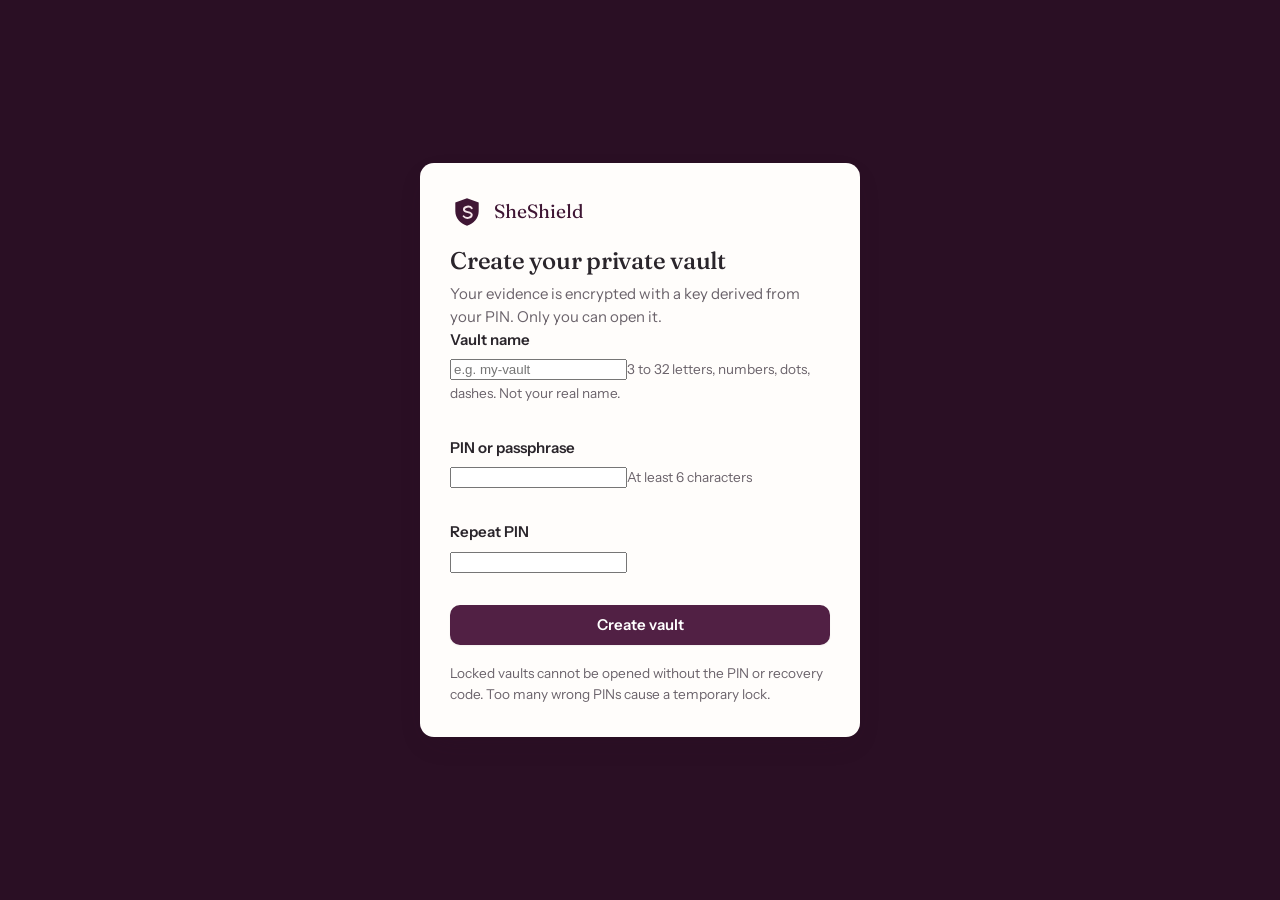
==== commit c307c548: "Merge latest teammate changes" ====
--- a/index.html
+++ b/index.html
@@ -6,7 +6,7 @@
 <meta name="theme-color" content="#3F1634">
 <title>SheShield: keep proof, know your next step</title>
 <link rel="icon" href="data:image/svg+xml,%3Csvg xmlns='http://www.w3.org/2000/svg' viewBox='0 0 32 32'%3E%3Cpath d='M16 3l11 4v8c0 7-4.600 11.500-11 14C9.600 26.500 5 22 5 15V7z' fill='%233F1634'/%3E%3Cpath d='M20.500 12.500c-.8-1.200-2.600-1.800-4.400-1.500-2 .3-3 1.500-3 2.700 0 3.500 7.400 1.400 7.400 5 0 1.300-1.200 2.500-3.200 2.800-1.800.3-3.600-.4-4.500-1.500' fill='none' stroke='%23F4E4E9' stroke-width='1.800' stroke-linecap='round'/%3E%3C/svg%3E">
-<link rel="stylesheet" href="/static/style.css">
+<link rel="stylesheet" href="static/style.css">
 </head>
 <body>
 
@@ -35,44 +35,69 @@
     <symbol id="i-image" viewBox="0 0 24 24"><rect x="3.500" y="4.500" width="17" height="15" rx="2"/><circle cx="9" cy="10" r="1.500"/><path d="m20.500 16-4.500-4.500L7 19.500"/></symbol>
     <symbol id="i-text" viewBox="0 0 24 24"><path d="M5 6.500h14M12 6.500V19M9 19h6"/></symbol>
     <symbol id="i-refresh" viewBox="0 0 24 24"><path d="M19.500 12a7.500 7.500 0 1 1-2.200-5.300"/><path d="M19.500 4.500V8.500H15.500"/></symbol>
+
+    <symbol id="i-link" viewBox="0 0 24 24"><circle cx="6.500" cy="12" r="2.500"/><circle cx="17.500" cy="6.500" r="2.500"/><circle cx="17.500" cy="17.500" r="2.500"/><path d="m8.800 10.800 6.400-3M8.800 13.200l6.400 3"/></symbol>
+    <symbol id="i-scale" viewBox="0 0 24 24"><path d="M12 4v16M7 20h10M5 8h14"/><path d="m5 8-2.500 6a3 3 0 0 0 5 0zM19 8l-2.500 6a3 3 0 0 0 5 0z"/></symbol>
+    <symbol id="i-heart" viewBox="0 0 24 24"><path d="M12 20s-7.500-4.500-7.500-10A4.200 4.200 0 0 1 12 7.500 4.200 4.200 0 0 1 19.500 10c0 5.500-7.500 10-7.500 10z"/></symbol>
+    <symbol id="i-user" viewBox="0 0 24 24"><circle cx="12" cy="8.500" r="3.500"/><path d="M5 20a7 7 0 0 1 14 0"/></symbol>
+    <symbol id="i-chart" viewBox="0 0 24 24"><path d="M4.500 19.500h15"/><path d="M7 16v-5M12 16V7M17 16v-3"/></symbol>
+    <symbol id="i-gear" viewBox="0 0 24 24"><circle cx="12" cy="12" r="3"/><path d="M12 3.500v2.200M12 18.300v2.200M3.500 12h2.200M18.300 12h2.200M6 6l1.500 1.500M16.500 16.500 18 18M18 6l-1.500 1.500M7.500 16.500 6 18"/></symbol>
+    <symbol id="i-grid" viewBox="0 0 24 24"><rect x="4" y="4" width="6.500" height="6.500" rx="1.500"/><rect x="13.500" y="4" width="6.500" height="6.500" rx="1.500"/><rect x="4" y="13.500" width="6.500" height="6.500" rx="1.500"/><rect x="13.500" y="13.500" width="6.500" height="6.500" rx="1.500"/></symbol>
+    <symbol id="i-mic" viewBox="0 0 24 24"><rect x="9" y="3.500" width="6" height="11" rx="3"/><path d="M5.500 11.500a6.500 6.500 0 0 0 13 0M12 18v2.500"/></symbol>
+    <symbol id="i-shield" viewBox="0 0 24 24"><path d="M12 3.500 19 6v5.500c0 4.500-3 7.500-7 9-4-1.500-7-4.500-7-9V6z"/></symbol>
   </defs>
 </svg>
 
 <aside class="side" aria-label="Main navigation">
   <a class="brand" href="#/overview" aria-label="SheShield home">
-    <svg viewBox="0 0 32 32" aria-hidden="true"><path d="M16 3l11 4v8c0 7-4.600 11.500-11 14C9.600 26.500 5 22 5 15V7z" fill="#F4E4E9"/><path d="M20.500 12.500c-.8-1.200-2.600-1.800-4.400-1.500-2 .3-3 1.500-3 2.700 0 3.500 7.400 1.400 7.400 5 0 1.300-1.200 2.500-3.200 2.800-1.800.3-3.600-.4-4.500-1.500" fill="none" stroke="#3F1634" stroke-width="1.800" stroke-linecap="round"/></svg>
+    <svg width="30" height="30" viewBox="0 0 32 32" aria-hidden="true"><path d="M16 3l11 4v8c0 7-4.600 11.500-11 14C9.600 26.500 5 22 5 15V7z" fill="#F4E4E9"/><path d="M20.500 12.500c-.8-1.200-2.600-1.800-4.400-1.500-2 .3-3 1.500-3 2.700 0 3.500 7.400 1.400 7.400 5 0 1.300-1.200 2.500-3.200 2.800-1.800.3-3.600-.4-4.500-1.500" fill="none" stroke="#3F1634" stroke-width="1.800" stroke-linecap="round"/></svg>
     <span>SheShield</span>
   </a>
-  <nav class="nav">
-    <a href="#/overview" data-route="overview"><svg class="ic"><use href="#i-home"/></svg>Overview</a>
-    <a href="#/scan" data-route="scan"><svg class="ic"><use href="#i-scan"/></svg>Check a message</a>
-    <a href="#/vault" data-route="vault"><svg class="ic"><use href="#i-vault"/></svg>Evidence vault</a>
-    <a href="#/proof" data-route="proof"><svg class="ic"><use href="#i-chain"/></svg>Blockchain proof</a>
-    <a href="#/reports" data-route="reports"><svg class="ic"><use href="#i-file"/></svg>Reports</a>
-    <a href="#/help" data-route="help"><svg class="ic"><use href="#i-help"/></svg>Get help</a>
+  <nav class="nav" aria-label="Sections">
+    <div class="nav-group">Protect</div>
+    <a href="#/overview" data-route="overview"><svg width="18" height="18" class="ic"><use href="#i-home"/></svg>Overview</a>
+    <a href="#/scan" data-route="scan"><svg width="18" height="18" class="ic"><use href="#i-scan"/></svg>Check a message</a>
+    <a href="#/emergency" data-route="emergency"><svg width="18" height="18" class="ic"><use href="#i-heart"/></svg>Emergency support</a>
+    <div class="nav-group">Evidence</div>
+    <a href="#/vault" data-route="vault"><svg width="18" height="18" class="ic"><use href="#i-vault"/></svg>Evidence vault</a>
+    <a href="#/intel" data-route="intel"><svg width="18" height="18" class="ic"><use href="#i-link"/></svg>Incident intelligence</a>
+    <a href="#/proof" data-route="proof"><svg width="18" height="18" class="ic"><use href="#i-chain"/></svg>Blockchain proof</a>
+    <div class="nav-group">Act</div>
+    <a href="#/legal" data-route="legal"><svg width="18" height="18" class="ic"><use href="#i-scale"/></svg>Legal action &amp; reporting</a>
+    <a href="#/reports" data-route="reports"><svg width="18" height="18" class="ic"><use href="#i-file"/></svg>Reports</a>
+    <a href="#/contacts" data-route="contacts"><svg width="18" height="18" class="ic"><use href="#i-user"/></svg>Trusted contact</a>
+    <div class="nav-group">You</div>
+    <a href="#/insights" data-route="insights"><svg width="18" height="18" class="ic"><use href="#i-chart"/></svg>Safety insights</a>
+    <a href="#/settings" data-route="settings"><svg width="18" height="18" class="ic"><use href="#i-gear"/></svg>Settings &amp; privacy</a>
+    <a href="#/help" data-route="help"><svg width="18" height="18" class="ic"><use href="#i-help"/></svg>Get help</a>
   </nav>
   <div class="side-foot">
-    <p><b>Private by design.</b> Evidence is kept on this computer. Screenshots are never stored, only their fingerprint.</p>
+    <p><b>Private by design.</b> Evidence is encrypted in your vault. Screenshots are never stored, only their fingerprint.</p>
+    <p style="margin-top:8px"><span id="whoami" class="small"></span> <button class="linkbtn" id="btnLock" type="button" hidden>Lock now</button></p>
     <p style="margin-top:8px">In danger now? Call <a href="tel:112">112</a>.</p>
   </div>
 </aside>
 
 <header class="topbar">
   <a class="brand" href="#/overview" aria-label="SheShield home">
-    <svg viewBox="0 0 32 32" aria-hidden="true"><path d="M16 3l11 4v8c0 7-4.600 11.500-11 14C9.600 26.500 5 22 5 15V7z" fill="#F4E4E9"/><path d="M20.500 12.500c-.8-1.200-2.600-1.800-4.400-1.500-2 .3-3 1.500-3 2.700 0 3.500 7.400 1.400 7.400 5 0 1.300-1.200 2.500-3.200 2.800-1.800.3-3.600-.4-4.500-1.500" fill="none" stroke="#3F1634" stroke-width="1.800" stroke-linecap="round"/></svg>
+    <svg width="30" height="30" viewBox="0 0 32 32" aria-hidden="true"><path d="M16 3l11 4v8c0 7-4.600 11.500-11 14C9.600 26.500 5 22 5 15V7z" fill="#F4E4E9"/><path d="M20.500 12.500c-.8-1.200-2.600-1.800-4.400-1.500-2 .3-3 1.500-3 2.700 0 3.500 7.400 1.400 7.400 5 0 1.300-1.200 2.500-3.200 2.800-1.800.3-3.600-.4-4.500-1.500" fill="none" stroke="#3F1634" stroke-width="1.800" stroke-linecap="round"/></svg>
     <span>SheShield</span>
   </a>
-  <a class="help-link" href="#/help"><svg class="ic ic-sm"><use href="#i-help"/></svg>Get help</a>
+  <a class="help-link" href="#/help"><svg width="15" height="15" class="ic ic-sm"><use href="#i-help"/></svg>Get help</a>
 </header>
 <nav class="tabbar" aria-label="Main navigation">
-  <a href="#/overview" data-route="overview"><svg class="ic"><use href="#i-home"/></svg>Home</a>
-  <a href="#/scan" data-route="scan"><svg class="ic"><use href="#i-scan"/></svg>Check</a>
-  <a href="#/vault" data-route="vault"><svg class="ic"><use href="#i-vault"/></svg>Vault</a>
-  <a href="#/proof" data-route="proof"><svg class="ic"><use href="#i-chain"/></svg>Proof</a>
-  <a href="#/reports" data-route="reports"><svg class="ic"><use href="#i-file"/></svg>Reports</a>
+  <a href="#/overview" data-route="overview"><svg width="18" height="18" class="ic"><use href="#i-home"/></svg>Home</a>
+  <a href="#/scan" data-route="scan"><svg width="18" height="18" class="ic"><use href="#i-scan"/></svg>Check</a>
+  <a href="#/vault" data-route="vault"><svg width="18" height="18" class="ic"><use href="#i-vault"/></svg>Vault</a>
+  <a href="#/emergency" data-route="emergency"><svg width="18" height="18" class="ic"><use href="#i-heart"/></svg>Support</a>
+  <a href="#/more" data-route="more"><svg width="18" height="18" class="ic"><use href="#i-grid"/></svg>More</a>
 </nav>
 
 <main class="main" id="main" tabindex="-1">
+  <div id="fileNotice" class="note err" hidden style="margin-bottom:20px">
+    <svg width="15" height="15" class="ic ic-sm" aria-hidden="true"><use href="#i-alert"/></svg>
+    <span><b>You opened this file directly.</b> SheShield needs its local server to save evidence, read screenshots and build reports. Start the server (see README), then open <a href="http://127.0.0.1:8000">http://127.0.0.1:8000</a> in your browser.</span>
+  </div>
   <div id="offline" class="note err" hidden style="margin-bottom:20px"></div>
 
   <section class="view" id="view-overview" data-view="overview" hidden>
@@ -81,7 +106,7 @@
         <h1>Got a message that scared or threatened you?</h1>
         <p class="lede">Check it, keep tamper-proof evidence, and see exactly what to do next. It takes a minute and nothing is shared without your say-so.</p>
         <label class="drop-mini" id="overviewDrop" for="overviewFile" tabindex="0">
-          <span class="ic-wrap"><svg class="ic ic-lg"><use href="#i-upload"/></svg></span>
+          <span class="ic-wrap"><svg width="22" height="22" class="ic ic-lg"><use href="#i-upload"/></svg></span>
           <span>
             <strong>Drop a screenshot here</strong>
             <span class="sub">or click to choose an image (PNG or JPG, up to 8 MB)</span>
@@ -89,7 +114,7 @@
         </label>
         <input type="file" id="overviewFile" accept="image/*" hidden>
         <div class="btn-row">
-          <a class="btn btn-light" href="#/scan"><svg class="ic ic-sm"><use href="#i-text"/></svg>Paste text instead</a>
+          <a class="btn btn-light" href="#/scan"><svg width="15" height="15" class="ic ic-sm"><use href="#i-text"/></svg>Paste text instead</a>
         </div>
       </div>
 
@@ -127,13 +152,13 @@
     <div class="grid-2">
       <div class="panel panel-pad">
         <div class="seg" role="tablist" aria-label="How do you want to add the message?">
-          <button role="tab" id="tabImg" aria-selected="true" aria-controls="paneImg"><svg class="ic ic-sm"><use href="#i-image"/></svg>Screenshot</button>
-          <button role="tab" id="tabTxt" aria-selected="false" aria-controls="paneTxt"><svg class="ic ic-sm"><use href="#i-text"/></svg>Type or paste</button>
+          <button role="tab" id="tabImg" aria-selected="true" aria-controls="paneImg"><svg width="15" height="15" class="ic ic-sm"><use href="#i-image"/></svg>Screenshot</button>
+          <button role="tab" id="tabTxt" aria-selected="false" aria-controls="paneTxt"><svg width="15" height="15" class="ic ic-sm"><use href="#i-text"/></svg>Type or paste</button>
         </div>
 
         <div id="paneImg" role="tabpanel" aria-labelledby="tabImg">
           <div id="dropzone" class="dropzone" tabindex="0" role="button" aria-label="Choose or drop a screenshot">
-            <div class="ic-wrap"><svg class="ic ic-lg"><use href="#i-upload"/></svg></div>
+            <div class="ic-wrap"><svg width="22" height="22" class="ic ic-lg"><use href="#i-upload"/></svg></div>
             <strong>Drop a screenshot here, or click to choose</strong>
             <p class="sub">PNG or JPG, up to 8 MB. You can also paste an image with Ctrl+V.</p>
           </div>
@@ -160,12 +185,12 @@
           <label class="field" for="msg">Message text <span class="hint" id="msgHint">English, Hindi or Kannada</span></label>
           <textarea class="input" id="msg" placeholder="Paste the message here"></textarea>
           <div class="note warn" id="ocrNote" style="margin-top:10px" hidden>
-            <svg class="ic ic-sm"><use href="#i-alert"/></svg>
+            <svg width="15" height="15" class="ic ic-sm"><use href="#i-alert"/></svg>
             <span>This text was read automatically from your screenshot and may contain mistakes. Check it against the image and correct anything that looks wrong, then analyze again.</span>
           </div>
           <div class="btn-row" style="margin-top:14px">
             <button class="btn btn-primary" id="btnAnalyze" type="button">Analyze message</button>
-            <button class="btn btn-secondary" id="btnSave" type="button" disabled><svg class="ic ic-sm"><use href="#i-vault"/></svg>Save to vault</button>
+            <button class="btn btn-secondary" id="btnSave" type="button" disabled><svg width="15" height="15" class="ic ic-sm"><use href="#i-vault"/></svg>Save to vault</button>
           </div>
           <p class="muted small" style="margin-top:12px">Results are likelihoods, not verdicts. You decide what happens next.</p>
         </div>
@@ -185,7 +210,7 @@
 
     <div class="panel scope" style="margin-top:18px">
       <div>
-        <h3><svg class="ic ic-sm"><use href="#i-vault"/></svg>What is stored</h3>
+        <h3><svg width="15" height="15" class="ic ic-sm"><use href="#i-vault"/></svg>What is stored</h3>
         <ul>
           <li>The message text, severity and score</li>
           <li>The time it was saved (UTC)</li>
@@ -195,7 +220,7 @@
         </ul>
       </div>
       <div>
-        <h3><svg class="ic ic-sm"><use href="#i-check"/></svg>What verification proves</h3>
+        <h3><svg width="15" height="15" class="ic ic-sm"><use href="#i-check"/></svg>What verification proves</h3>
         <ul>
           <li>Saved records have not been edited, removed or reordered since saving</li>
           <li>It does not prove who sent a message</li>
@@ -215,7 +240,7 @@
         <option value="low">Low concern</option>
         <option value="none">No patterns found</option>
       </select>
-      <button class="btn btn-secondary btn-sm" id="btnVerify" type="button"><svg class="ic ic-sm"><use href="#i-refresh"/></svg>Verify now</button>
+      <button class="btn btn-secondary btn-sm" id="btnVerify" type="button"><svg width="15" height="15" class="ic ic-sm"><use href="#i-refresh"/></svg>Verify now</button>
     </div>
     <div id="vaultList"></div>
   </section>
@@ -266,17 +291,17 @@
       <div class="panel panel-pad">
         <h2>Report contents</h2>
         <ul class="includes">
-          <li><svg class="ic ic-sm"><use href="#i-check"/></svg>Summary with highest severity and vault integrity result</li>
-          <li><svg class="ic ic-sm"><use href="#i-check"/></svg>Timeline of every saved item</li>
-          <li><svg class="ic ic-sm"><use href="#i-check"/></svg>Full evidence text with hashes</li>
-          <li><svg class="ic ic-sm"><use href="#i-check"/></svg>Blockchain transaction reference, if you anchored</li>
-          <li><svg class="ic ic-sm"><use href="#i-check"/></svg>Reporting steps and helpline numbers</li>
+          <li><svg width="15" height="15" class="ic ic-sm"><use href="#i-check"/></svg>Summary with highest severity and vault integrity result</li>
+          <li><svg width="15" height="15" class="ic ic-sm"><use href="#i-check"/></svg>Timeline of every saved item</li>
+          <li><svg width="15" height="15" class="ic ic-sm"><use href="#i-check"/></svg>Full evidence text with hashes</li>
+          <li><svg width="15" height="15" class="ic ic-sm"><use href="#i-check"/></svg>Blockchain transaction reference, if you anchored</li>
+          <li><svg width="15" height="15" class="ic ic-sm"><use href="#i-check"/></svg>Reporting steps and helpline numbers</li>
         </ul>
         <hr class="rule">
         <div id="reportState"></div>
         <div class="btn-row" style="margin-top:16px">
-          <button class="btn btn-primary" id="btnPreview" type="button"><svg class="ic ic-sm"><use href="#i-eye"/></svg>Preview report</button>
-          <button class="btn btn-secondary" id="btnDownload" type="button"><svg class="ic ic-sm"><use href="#i-download"/></svg>Download PDF</button>
+          <button class="btn btn-primary" id="btnPreview" type="button"><svg width="15" height="15" class="ic ic-sm"><use href="#i-eye"/></svg>Preview report</button>
+          <button class="btn btn-secondary" id="btnDownload" type="button"><svg width="15" height="15" class="ic ic-sm"><use href="#i-download"/></svg>Download PDF</button>
         </div>
         <p class="muted small" style="margin-top:14px">The report contains no names of accused people. SheShield never identifies who owns a number or account.</p>
       </div>
@@ -284,13 +309,49 @@
       <div class="pdf-frame" id="pdfFrame">
         <div class="pdf-placeholder" id="pdfPlaceholder">
           <div>
-            <svg class="ic ic-lg" style="margin-bottom:10px"><use href="#i-file"/></svg>
+            <svg width="22" height="22" class="ic ic-lg" style="margin-bottom:10px"><use href="#i-file"/></svg>
             <h3 style="color:var(--ink);margin-bottom:6px">No preview yet</h3>
             <p class="small">Choose Preview report to see the PDF here.</p>
           </div>
         </div>
       </div>
-    </div>
+    </div>git 
+  </section>
+
+  <section class="view" id="view-more" data-view="more" hidden>
+    <div class="page-head"><h1>All sections</h1><p>Everything in SheShield, grouped by what you are trying to do.</p></div>
+    <div id="moreList" class="stack"></div>
+  </section>
+
+  <section class="view" id="view-intel" data-view="intel" hidden>
+    <div class="page-head"><h1>Incident intelligence</h1><p>See whether the same phone number, email, UPI ID or account shows up across your saved evidence.</p></div>
+    <div class="note info" style="margin-bottom:18px"><svg width="15" height="15" class="ic ic-sm"><use href="#i-info"/></svg><span>Matching happens only among records in <b>your own</b> vault. SheShield does not compare your evidence with anyone else's, and it never labels anyone an offender.</span></div>
+    <div id="intelBody"></div>
+  </section>
+
+  <section class="view" id="view-legal" data-view="legal" hidden>
+    <div class="page-head"><h1>Legal action &amp; reporting</h1><p>Where to report, and which laws may be relevant to what you saved. This is information, not legal advice.</p></div>
+    <div id="legalBody"></div>
+  </section>
+
+  <section class="view" id="view-emergency" data-view="emergency" hidden>
+    <div class="page-head"><h1>Emergency support</h1><p>If someone is threatening to share your private images, start here.</p></div>
+    <div id="emergencyBody"></div>
+  </section>
+
+  <section class="view" id="view-contacts" data-view="contacts" hidden>
+    <div class="page-head"><h1>Trusted contact</h1><p>One person who can be alerted, only when you choose, with a short message that contains no evidence.</p></div>
+    <div id="contactBody"></div>
+  </section>
+
+  <section class="view" id="view-insights" data-view="insights" hidden>
+    <div class="page-head"><h1>Safety insights</h1><p>Numbers from your own vault. They describe your records, not how common anything is.</p></div>
+    <div id="insightsBody"></div>
+  </section>
+
+  <section class="view" id="view-settings" data-view="settings" hidden>
+    <div class="page-head"><h1>Settings &amp; privacy</h1><p>How your data is protected, and what you can erase.</p></div>
+    <div id="settingsBody"></div>
   </section>
 
   <section class="view" id="view-help" data-view="help" hidden>
@@ -320,17 +381,23 @@
         <div class="panel panel-pad">
           <h2 style="margin-bottom:10px">Official portals</h2>
           <div class="stack">
-            <a class="btn btn-secondary" style="justify-content:space-between;width:100%" href="https://cybercrime.gov.in" target="_blank" rel="noopener">cybercrime.gov.in<svg class="ic ic-sm"><use href="#i-external"/></svg></a>
-            <a class="btn btn-secondary" style="justify-content:space-between;width:100%" href="https://sancharsaathi.gov.in" target="_blank" rel="noopener">sancharsaathi.gov.in<svg class="ic ic-sm"><use href="#i-external"/></svg></a>
+            <a class="btn btn-secondary" style="justify-content:space-between;width:100%" href="https://cybercrime.gov.in" target="_blank" rel="noopener">cybercrime.gov.in<svg width="15" height="15" class="ic ic-sm"><use href="#i-external"/></svg></a>
+            <a class="btn btn-secondary" style="justify-content:space-between;width:100%" href="https://sancharsaathi.gov.in" target="_blank" rel="noopener">sancharsaathi.gov.in<svg width="15" height="15" class="ic ic-sm"><use href="#i-external"/></svg></a>
           </div>
           <p class="muted small" style="margin-top:12px">Sanchar Saathi lets you report suspected misuse of a phone number.</p>
         </div>
-        <div class="note info"><svg class="ic ic-sm"><use href="#i-info"/></svg><span>SheShield shows what is visible in a screenshot. It cannot identify who owns a number or account, and numbers can be spoofed.</span></div>
+        <div class="note info"><svg width="15" height="15" class="ic ic-sm"><use href="#i-info"/></svg><span>SheShield shows what is visible in a screenshot. It cannot identify who owns a number or account, and numbers can be spoofed.</span></div>
       </div>
     </div>
   </section>
 </main>
 
+<div id="lock" class="lock" hidden>
+  <div class="lock-card">
+    <div class="lock-brand"><svg width="34" height="34" viewBox="0 0 32 32" aria-hidden="true"><path d="M16 3l11 4v8c0 7-4.600 11.500-11 14C9.600 26.500 5 22 5 15V7z" fill="#3F1634"/><path d="M20.500 12.500c-.8-1.200-2.600-1.800-4.400-1.500-2 .3-3 1.500-3 2.700 0 3.500 7.400 1.400 7.400 5 0 1.300-1.200 2.500-3.200 2.800-1.800.3-3.600-.4-4.500-1.500" fill="none" stroke="#F4E4E9" stroke-width="1.800" stroke-linecap="round"/></svg><span>SheShield</span></div>
+    <div id="lockBody"></div>
+  </div>
+</div>
 <div class="toasts" id="toasts" role="status" aria-live="polite"></div>
 <dialog class="dlg" id="dlg" aria-labelledby="dlgTitle">
   <div class="dlg-body"><h2 id="dlgTitle"></h2><div class="content" id="dlgBody"></div></div>
@@ -340,6 +407,7 @@
   </div>
 </dialog>
 
-<script src="/static/app.js"></script>
+<script src="static/app.js"></script>
+<script src="static/features.js"></script>
 </body>
 </html>
--- a/static/style.css
+++ b/static/style.css
@@ -1,9 +1,9 @@
 /* SheShield design system
    Plum + ivory + dusty rose. Fraunces (headings) and Instrument Sans (interface), both bundled locally. */
 
-@font-face { font-family: "Fraunces"; src: url("/static/fonts/fraunces-latin-wght-normal.woff2") format("woff2");
+@font-face { font-family: "Fraunces"; src: url("fonts/fraunces-latin-wght-normal.woff2") format("woff2");
   font-weight: 100 900; font-style: normal; font-display: swap; }
-@font-face { font-family: "Instrument Sans"; src: url("/static/fonts/instrument-sans-latin-wght-normal.woff2") format("woff2");
+@font-face { font-family: "Instrument Sans"; src: url("fonts/instrument-sans-latin-wght-normal.woff2") format("woff2");
   font-weight: 400 700; font-style: normal; font-display: swap; }
 
 :root {
@@ -432,3 +432,69 @@
   *, *::before, *::after { animation-duration: .01ms !important; transition-duration: .01ms !important; }
 }
 @media print { .side, .topbar, .tabbar, .toasts { display: none; } body { display: block; } }
+
+/* ===== v3 additions: lock screen, grouped nav, new views ===== */
+.nav-group { font-size: .7rem; letter-spacing: .08em; text-transform: uppercase; color: #BFA6B5; padding: 14px 12px 4px; font-weight: 600; }
+.nav-group:first-child { padding-top: 2px; }
+.side { overflow-y: auto; }
+.linkbtn { background: none; border: 0; padding: 0; color: inherit; text-decoration: underline; cursor: pointer; font: inherit; }
+.side-foot .linkbtn { color: #E7C6D0; }
+.steps { grid-template-columns: repeat(4, minmax(0, 1fr)); }
+
+body.is-locked > aside, body.is-locked > header, body.is-locked > nav, body.is-locked > main { visibility: hidden; }
+.lock { position: fixed; inset: 0; z-index: 100; background: var(--plum-950); display: flex; align-items: center; justify-content: center; padding: 20px; overflow-y: auto; }
+.lock[hidden] { display: none; }
+.lock-card { background: var(--paper); border-radius: var(--r-lg); padding: 32px 30px; width: 100%; max-width: 440px; box-shadow: var(--shadow-2); }
+.lock-card h1 { font-size: 1.5rem; margin-bottom: 6px; }
+.lock-brand { display: flex; align-items: center; gap: 10px; font-family: var(--serif); font-size: 1.2rem; margin-bottom: 18px; color: var(--plum-900); }
+.stack { display: flex; flex-direction: column; gap: 14px; }
+.check { display: flex; gap: 10px; align-items: flex-start; font-size: .92rem; }
+.check input { margin-top: 4px; }
+.recovery { font-size: 1.25rem; letter-spacing: .06em; padding: 16px; background: var(--rose-100); border: 1px dashed var(--rose-500); border-radius: var(--r-md); text-align: center; word-break: break-all; user-select: all; }
+
+.more-row { display: flex; align-items: center; gap: 12px; padding: 14px 16px; text-decoration: none; color: var(--ink); font-weight: 600; }
+.more-row .ic:last-child { margin-left: auto; color: var(--muted); }
+
+.intel-card { margin-bottom: 14px; }
+.related { padding: 8px 0; border-bottom: 1px solid var(--line); }
+.tl { list-style: none; padding: 0; margin: 0; border-left: 2px solid var(--rose-200); }
+.tl li { padding: 8px 0 8px 16px; font-size: .92rem; }
+.tl time { display: block; color: var(--muted); font-size: .8rem; }
+
+.status-trio { display: grid; grid-template-columns: repeat(3, minmax(0, 1fr)); gap: 12px; }
+.status-trio > div { background: var(--sand); border-radius: var(--r-md); padding: 12px 14px; }
+.channels { display: grid; grid-template-columns: repeat(auto-fill, minmax(260px, 1fr)); gap: 12px; }
+.channel { display: flex; flex-direction: column; gap: 6px; }
+.big-tel { font-family: var(--serif); font-size: 1.7rem; color: var(--plum-800); text-decoration: none; font-weight: 600; }
+.prov { margin-bottom: 12px; }
+ul.plain { padding-left: 18px; display: flex; flex-direction: column; gap: 8px; }
+.ctx-list { margin: 10px 0 0; padding-left: 18px; font-size: .88rem; color: var(--ink-2); }
+
+.support-hero { background: linear-gradient(180deg, var(--rose-100), var(--paper)); border-color: var(--rose-200); }
+.support-hero h2 { font-size: 1.6rem; }
+.steps7 { list-style: none; padding: 0; margin: 0 0 16px; display: flex; flex-direction: column; gap: 10px; }
+.steps7 li { display: flex; gap: 14px; align-items: flex-start; }
+.steps7 .n { flex: none; width: 30px; height: 30px; border-radius: 50%; background: var(--plum-800); color: #fff; display: grid; place-items: center; font-weight: 700; }
+.hash-row { display: flex; justify-content: space-between; align-items: center; gap: 10px; padding: 8px 0; border-bottom: 1px solid var(--line); }
+
+.alert-preview { white-space: pre-wrap; background: var(--sand); padding: 12px; border-radius: var(--r-md); font-family: var(--sans); font-size: .88rem; max-height: 240px; overflow: auto; }
+.stat-row { display: grid; grid-template-columns: repeat(auto-fit, minmax(190px, 1fr)); gap: 14px; }
+.stat-row .big { font-family: var(--serif); font-size: 2.2rem; color: var(--plum-900); }
+.stat-row .lbl { color: var(--muted); font-size: .85rem; }
+.bars { display: flex; flex-direction: column; gap: 8px; }
+.bar-row { display: grid; grid-template-columns: minmax(90px, 40%) 1fr 32px; gap: 10px; align-items: center; font-size: .9rem; }
+.bar { height: 10px; background: var(--sand); border-radius: 6px; overflow: hidden; }
+.bar i { display: block; height: 100%; background: var(--plum-700); }
+.spark { width: 100%; height: 80px; }
+.spark rect { fill: var(--plum-700); }
+.danger-zone { border-color: #E3B7BC; background: #FDF6F6; }
+.voice-panel { margin: 14px 0; border: 1px solid var(--line); border-radius: var(--r-md); padding: 10px 14px; background: var(--paper); }
+.voice-panel summary { cursor: pointer; font-weight: 600; display: flex; gap: 8px; align-items: center; }
+.voice-panel > div { margin-top: 12px; display: flex; flex-direction: column; gap: 8px; }
+
+body.discreet { --plum-900: #3A3F47; --plum-950: #25282D; --plum-800: #474D57; --plum-700: #596070; --rose-400: #9AA0AB; --rose-100: #ECEEF1; --rose-200: #D6DAE0; --rose-500: #7F8794; }
+@media (max-width: 1000px) { .status-trio { grid-template-columns: 1fr; } .steps { grid-template-columns: repeat(2, minmax(0, 1fr)); } }
+@media (max-width: 640px) { .steps { grid-template-columns: minmax(0, 1fr); } .bar-row { grid-template-columns: minmax(80px, 38%) 1fr 28px; } }
+
+.input { max-width: 100%; min-width: 0; }
+select.input { text-overflow: ellipsis; }
